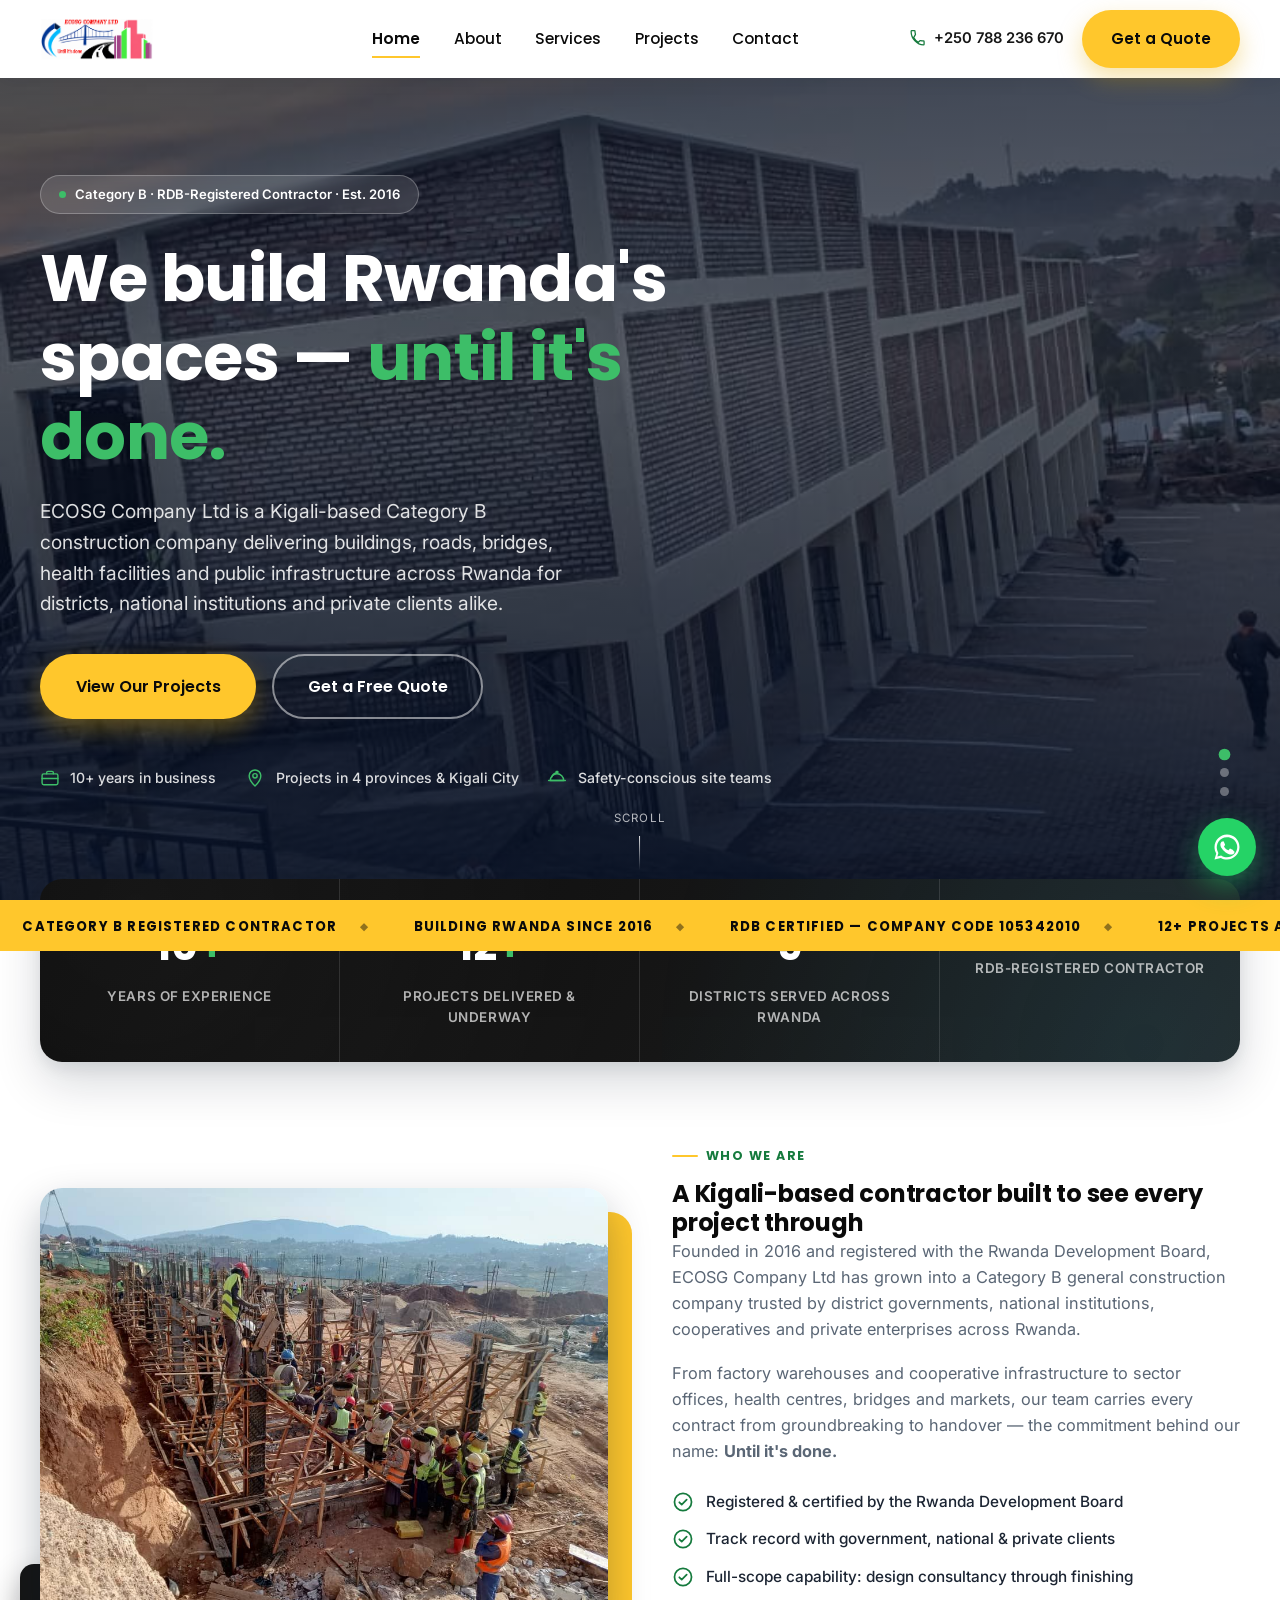
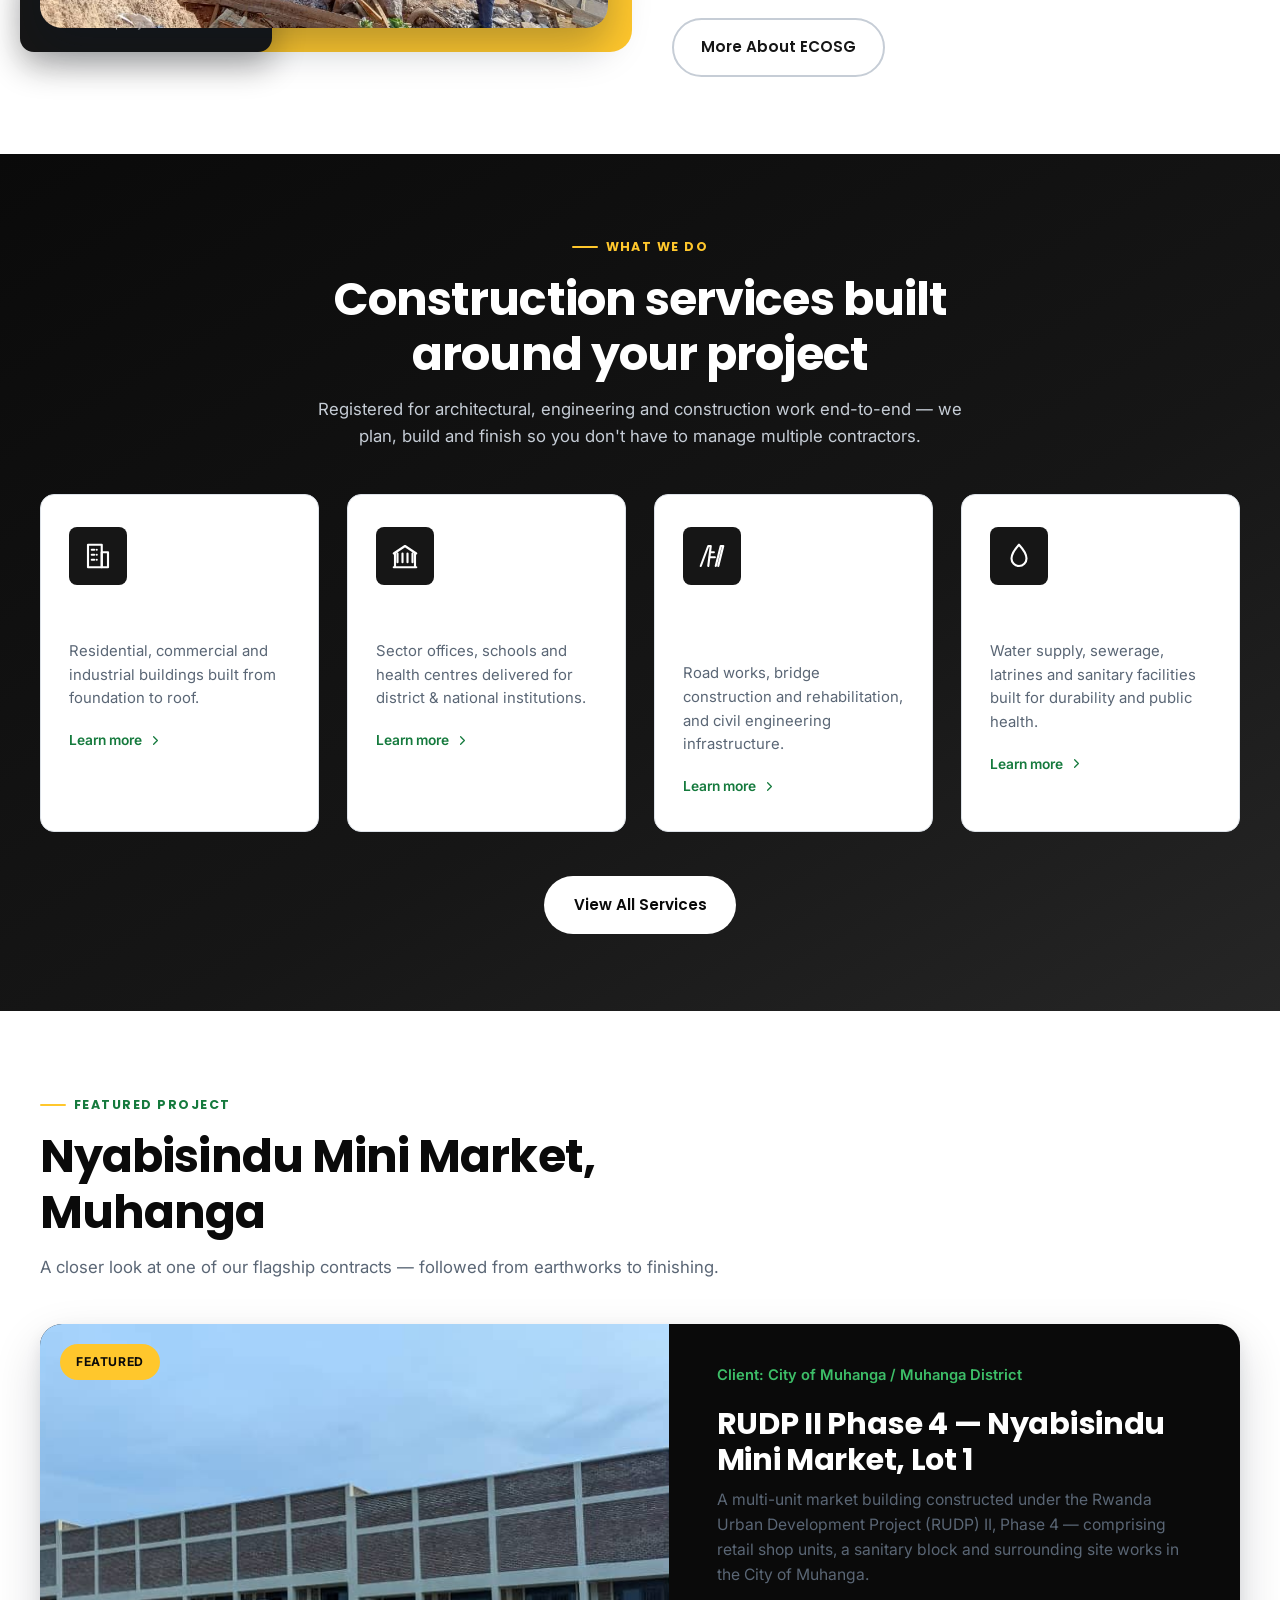
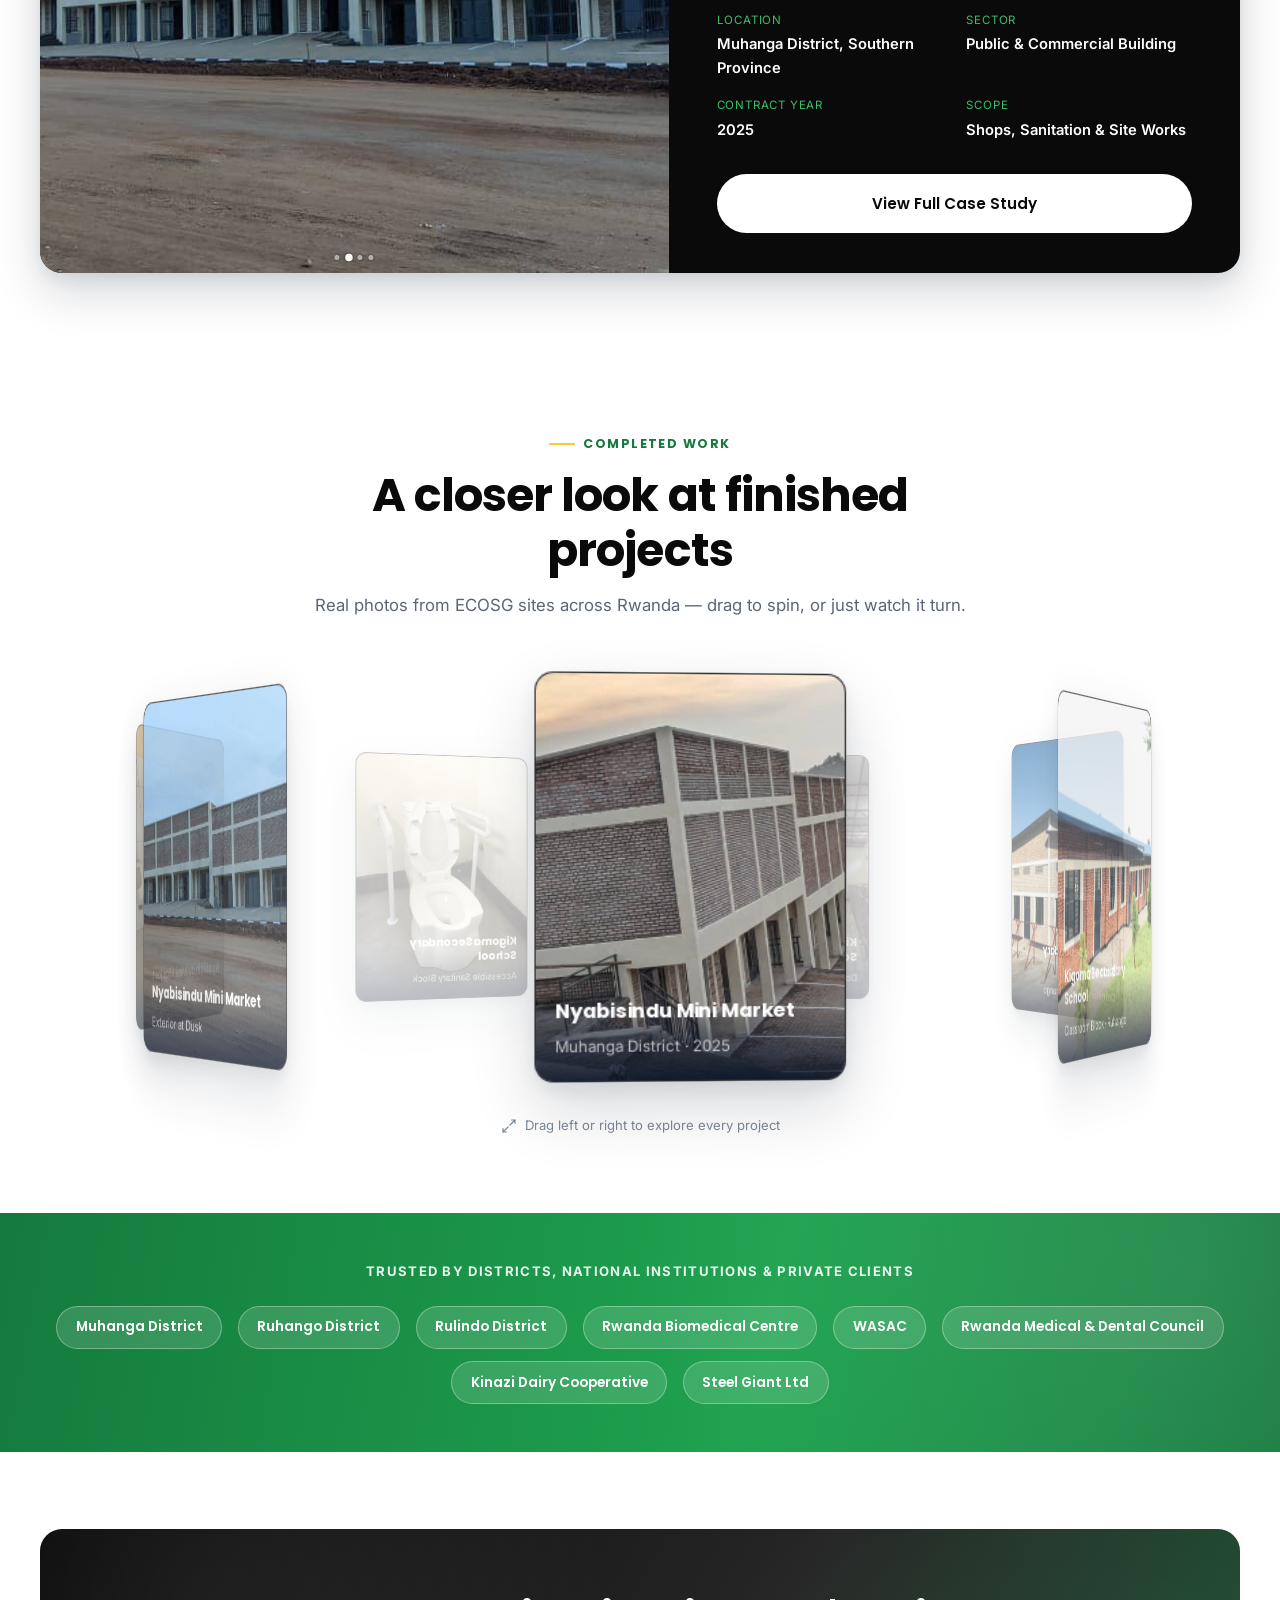
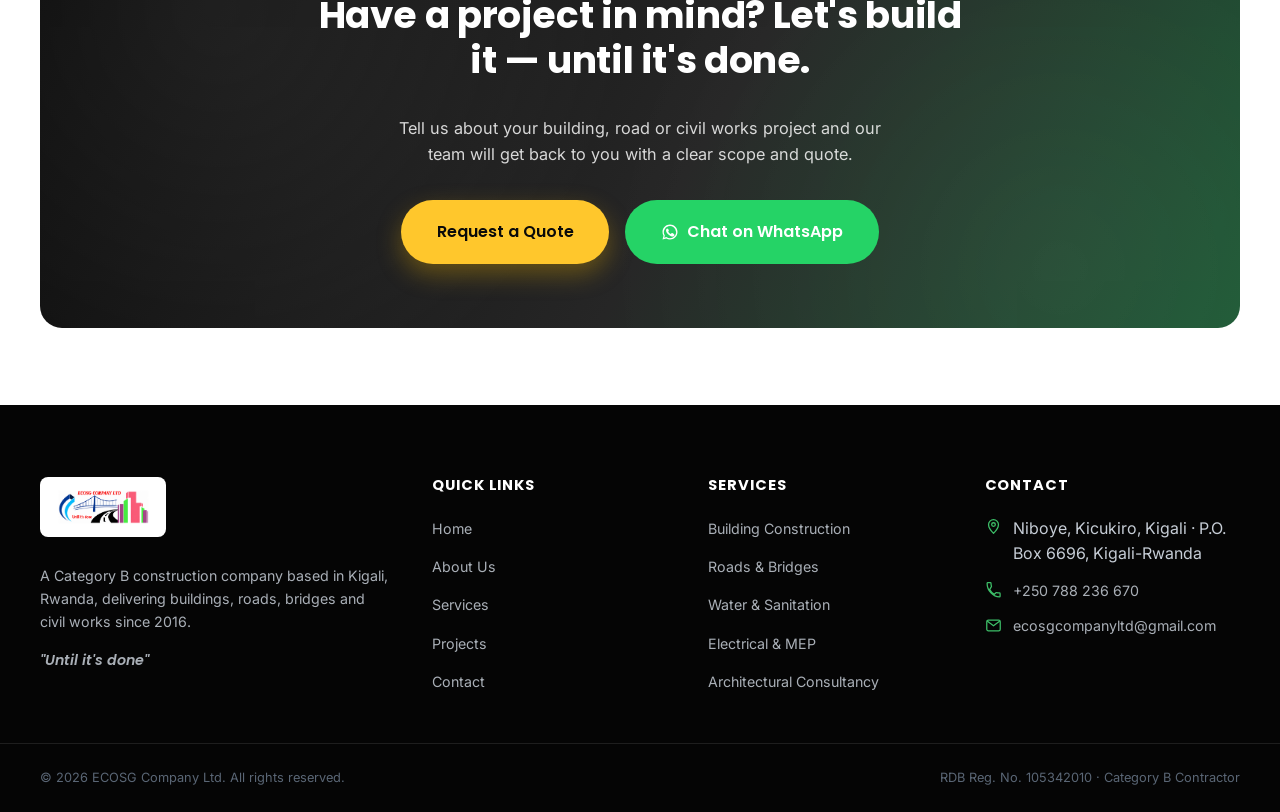
==== index.html @ c0ffa03c "Version CSS/JS URLs to defeat browser caching Adds ?v=20260918 to stylesheet and script references o" ====
<!DOCTYPE html>
<html lang="en">
<head>
<meta charset="UTF-8">
<meta name="viewport" content="width=device-width, initial-scale=1.0">
<title>ECOSG Company Ltd | Category B Construction Company in Kigali, Rwanda</title>
<meta name="description" content="ECOSG Company Ltd is a Category B construction company based in Kigali, Rwanda, delivering buildings, roads, bridges, health facilities and civil works since 2016. Until it's done.">
<meta name="keywords" content="ECOSG Company Ltd, construction company Rwanda, Category B contractor Rwanda, building contractor Kigali, civil works Rwanda">
<link rel="canonical" href="index.html">

<!-- Open Graph -->
<meta property="og:type" content="website">
<meta property="og:title" content="ECOSG Company Ltd | Category B Construction Company in Kigali, Rwanda">
<meta property="og:description" content="Building Rwanda's homes, offices, roads and public infrastructure since 2016. Category B RDB-registered contractor. Until it's done.">
<meta property="og:image" content="assets/img/nyabisindu-07-exterior-complete.jpg">
<meta property="og:locale" content="en_RW">
<meta name="twitter:card" content="summary_large_image">

<!-- Favicons -->
<link rel="icon" type="image/png" sizes="32x32" href="assets/img/favicon-32.png">
<link rel="apple-touch-icon" sizes="180x180" href="assets/img/favicon-180.png">
<link rel="icon" type="image/png" sizes="512x512" href="assets/img/favicon-512.png">

<link rel="preconnect" href="https://fonts.googleapis.com">
<link rel="preconnect" href="https://fonts.gstatic.com" crossorigin>
<link href="https://fonts.googleapis.com/css2?family=Inter:wght@400;500;600;700&family=Poppins:wght@600;700&display=swap" rel="stylesheet">
<link rel="stylesheet" href="css/style.css?v=20260918">

<script type="application/ld+json">
{
  "@context": "https://schema.org",
  "@type": "GeneralContractor",
  "name": "ECOSG Company Ltd",
  "alternateName": "ECOSG COMPANY Ltd",
  "slogan": "Until it's done",
  "url": "index.html",
  "logo": "assets/img/logo-full.png",
  "foundingDate": "2016-02-12",
  "telephone": "+250788236670",
  "email": "ecosgcompanyltd@gmail.com",
  "address": {
    "@type": "PostalAddress",
    "streetAddress": "Niboye, Kicukiro",
    "addressLocality": "Kigali",
    "addressCountry": "RW",
    "postOfficeBoxNumber": "6696"
  },
  "areaServed": "Rwanda"
}
</script>
</head>
<body>
<a class="skip-link" href="#main">Skip to content</a>

<!-- ============ HEADER ============ -->
<header class="site-header" id="siteHeader">
  <div class="container header-inner">
    <a href="index.html" class="brand" aria-label="ECOSG Company Ltd — Home">
      <img src="assets/img/logo-full.png" alt="ECOSG Company Ltd logo" class="brand-logo" width="972" height="362">
    </a>
    <div class="nav-scrim" id="navScrim"></div>
    <nav class="main-nav" id="mainNav" aria-label="Primary">
      <ul>
        <li><a href="index.html">Home</a></li>
        <li><a href="about.html">About</a></li>
        <li><a href="services.html">Services</a></li>
        <li><a href="projects.html">Projects</a></li>
        <li><a href="contact.html">Contact</a></li>
        <li class="nav-cta"><a href="contact.html" class="btn btn-primary btn-block">Get a Quote</a></li>
      </ul>
    </nav>
    <div class="header-actions">
      <a href="tel:+250788236670" class="header-phone">
        <svg viewBox="0 0 24 24" fill="none" stroke="currentColor" stroke-width="1.8" stroke-linecap="round" stroke-linejoin="round"><path d="M6.6 10.8c1.4 2.8 3.8 5.1 6.6 6.6l2.2-2.2c.3-.3.7-.4 1.1-.3 1.2.4 2.5.6 3.8.6.6 0 1 .4 1 1V20c0 .6-.4 1-1 1C11.6 21 3 12.4 3 2c0-.6.4-1 1-1h3.5c.6 0 1 .4 1 1 0 1.3.2 2.6.6 3.8.1.4 0 .8-.3 1.1L6.6 10.8Z"/></svg>
        +250 788 236 670
      </a>
      <a href="contact.html" class="btn btn-primary header-cta">Get a Quote</a>
      <button class="nav-toggle" id="navToggle" aria-label="Toggle menu" aria-expanded="false" aria-controls="mainNav">
        <span></span><span></span><span></span>
      </button>
    </div>
  </div>
</header>

<main id="main">
<!-- ============ HERO ============ -->
<section class="hero">
  <div class="hero-slides">
    <div class="hero-slide is-active" style="background-image:url('assets/img/nyabisindu-07-exterior-complete.jpg')"></div>
    <div class="hero-slide" style="background-image:url('assets/img/nyabisindu-06-exterior-dusk.jpg')"></div>
    <div class="hero-slide" style="background-image:url('assets/img/nyabisindu-05-interior-progress.jpg')"></div>
  </div>
  <div class="container hero-content">
    <div class="hero-badge"><span class="dot"></span> Category B &middot; RDB-Registered Contractor &middot; Est. 2016</div>
    <h1>We build Rwanda's spaces — <em>until it's done.</em></h1>
    <p class="hero-lead">ECOSG Company Ltd is a Kigali-based Category B construction company delivering buildings, roads, bridges, health facilities and public infrastructure across Rwanda for districts, national institutions and private clients alike.</p>
    <div class="hero-actions">
      <a href="projects.html" class="btn btn-primary btn-lg">View Our Projects</a>
      <a href="contact.html" class="btn btn-outline-light btn-lg">Get a Free Quote</a>
    </div>
    <div class="hero-meta">
      <div class="hero-meta-item">
        <svg viewBox="0 0 24 24" fill="none" stroke="currentColor" stroke-width="1.7" stroke-linecap="round" stroke-linejoin="round"><rect x="2.5" y="7" width="19" height="13" rx="2"/><path d="M8 7V5.5A1.5 1.5 0 0 1 9.5 4h5A1.5 1.5 0 0 1 16 5.5V7M2.5 12.5h19"/></svg>
        10+ years in business
      </div>
      <div class="hero-meta-item">
        <svg viewBox="0 0 24 24" fill="none" stroke="currentColor" stroke-width="1.7" stroke-linecap="round" stroke-linejoin="round"><path d="M12 21.5s7-6.3 7-12.2A7 7 0 0 0 5 9.3c0 5.9 7 12.2 7 12.2Z"/><circle cx="12" cy="9.3" r="2.6"/></svg>
        Projects in 4 provinces &amp; Kigali City
      </div>
      <div class="hero-meta-item">
        <svg viewBox="0 0 24 24" fill="none" stroke="currentColor" stroke-width="1.7" stroke-linecap="round" stroke-linejoin="round"><path d="M4 15a8 8 0 0 1 16 0Z"/><path d="M2 15h20M11 6V4h2v2M12 6c-3 0-5.5 2.2-6.3 5"/></svg>
        Safety-conscious site teams
      </div>
    </div>
  </div>
  <div class="hero-dots" id="heroDots"></div>
  <div class="hero-scroll"><span>Scroll</span><span class="hero-scroll-line"></span></div>
</section>

<!-- ============ TICKER ============ -->
<div class="ticker" aria-hidden="true">
  <div class="ticker-track">
    <div class="ticker-seg">
      <span>Category B Registered Contractor</span>
      <span>Building Rwanda Since 2016</span>
      <span>RDB Certified — Company Code 105342010</span>
      <span>12+ Projects Across Rwanda</span>
      <span>Until It's Done</span>
    </div>
    <div class="ticker-seg">
      <span>Category B Registered Contractor</span>
      <span>Building Rwanda Since 2016</span>
      <span>RDB Certified — Company Code 105342010</span>
      <span>12+ Projects Across Rwanda</span>
      <span>Until It's Done</span>
    </div>
  </div>
</div>

<!-- ============ STATS ============ -->
<div class="container stats-band reveal">
  <div class="stats-card">
    <div class="stat">
      <div class="stat-num"><span data-count="10">0</span><span class="unit">+</span></div>
      <div class="stat-label">Years of Experience</div>
    </div>
    <div class="stat">
      <div class="stat-num"><span data-count="12">0</span><span class="unit">+</span></div>
      <div class="stat-label">Projects Delivered &amp; Underway</div>
    </div>
    <div class="stat">
      <div class="stat-num"><span data-count="9">0</span></div>
      <div class="stat-label">Districts Served Across Rwanda</div>
    </div>
    <div class="stat">
      <div class="stat-num" style="font-size:1.5rem">Category B</div>
      <div class="stat-label">RDB-Registered Contractor</div>
    </div>
  </div>
</div>

<!-- ============ ABOUT TEASER ============ -->
<section class="section">
  <div class="container">
    <div class="split grid-2-uneven">
      <div class="split-media reveal">
        <img src="assets/img/nyabisindu-02-foundation-works.jpg" alt="ECOSG site crew in safety gear working on column formwork at the Nyabisindu Mini Market foundation" width="1016" height="762" loading="lazy">
        <div class="split-media-badge">
          <svg viewBox="0 0 24 24" fill="none" stroke="currentColor" stroke-width="1.7" stroke-linecap="round" stroke-linejoin="round"><path d="M12 2.5 4.5 5.5V11c0 5.2 3.3 8.8 7.5 10.5 4.2-1.7 7.5-5.3 7.5-10.5V5.5L12 2.5Z"/><path d="m8.5 12 2.3 2.3L16 9.5"/></svg>
          <div><strong>RDB Certified</strong><span>Company Code 105342010</span></div>
        </div>
      </div>
      <div class="split-body reveal reveal-delay-1">
        <div class="eyebrow">Who We Are</div>
        <h2>A Kigali-based contractor built to see every project through</h2>
        <p>Founded in 2016 and registered with the Rwanda Development Board, ECOSG Company Ltd has grown into a Category B general construction company trusted by district governments, national institutions, cooperatives and private enterprises across Rwanda.</p>
        <p>From factory warehouses and cooperative infrastructure to sector offices, health centres, bridges and markets, our team carries every contract from groundbreaking to handover — the commitment behind our name: <strong>Until it's done.</strong></p>
        <ul class="check-list">
          <li>
            <svg viewBox="0 0 24 24" fill="none" stroke="currentColor" stroke-width="1.9" stroke-linecap="round" stroke-linejoin="round"><circle cx="12" cy="12" r="9.3"/><path d="m8 12.3 2.6 2.6L16 9.5"/></svg>
            Registered &amp; certified by the Rwanda Development Board
          </li>
          <li>
            <svg viewBox="0 0 24 24" fill="none" stroke="currentColor" stroke-width="1.9" stroke-linecap="round" stroke-linejoin="round"><circle cx="12" cy="12" r="9.3"/><path d="m8 12.3 2.6 2.6L16 9.5"/></svg>
            Track record with government, national &amp; private clients
          </li>
          <li>
            <svg viewBox="0 0 24 24" fill="none" stroke="currentColor" stroke-width="1.9" stroke-linecap="round" stroke-linejoin="round"><circle cx="12" cy="12" r="9.3"/><path d="m8 12.3 2.6 2.6L16 9.5"/></svg>
            Full-scope capability: design consultancy through finishing
          </li>
        </ul>
        <a href="about.html" class="btn btn-outline">More About ECOSG</a>
      </div>
    </div>
  </div>
</section>

<!-- ============ SERVICES OVERVIEW ============ -->
<section class="section section-navy">
  <div class="container">
    <div class="section-head center reveal">
      <div class="eyebrow" style="justify-content:center">What We Do</div>
      <h2>Construction services built around your project</h2>
      <p>Registered for architectural, engineering and construction work end-to-end — we plan, build and finish so you don't have to manage multiple contractors.</p>
    </div>
    <div class="grid grid-4">
      <div class="service-card reveal">
        <div class="service-icon">
          <svg viewBox="0 0 24 24" fill="none" stroke="currentColor" stroke-width="1.7" stroke-linecap="round" stroke-linejoin="round"><rect x="4" y="3" width="11" height="18"/><rect x="15" y="9" width="5" height="12"/><path d="M7 7h2M11 7h0M7 11h2M11 11h0M7 15h2M11 15h0"/></svg>
        </div>
        <h3>Building Construction</h3>
        <p>Residential, commercial and industrial buildings built from foundation to roof.</p>
        <a href="services.html#building-construction" class="card-link">Learn more <svg viewBox="0 0 24 24" fill="none" stroke="currentColor" stroke-width="2" stroke-linecap="round" stroke-linejoin="round"><path d="m9 6 6 6-6 6"/></svg></a>
      </div>
      <div class="service-card reveal reveal-delay-1">
        <div class="service-icon">
          <svg viewBox="0 0 24 24" fill="none" stroke="currentColor" stroke-width="1.7" stroke-linecap="round" stroke-linejoin="round"><path d="M3 21h18M4 21V10M20 21V10M3 10l9-6 9 6M6 10v7M10 10v7M14 10v7M18 10v7"/></svg>
        </div>
        <h3>Public &amp; Institutional</h3>
        <p>Sector offices, schools and health centres delivered for district &amp; national institutions.</p>
        <a href="services.html#public-institutional" class="card-link">Learn more <svg viewBox="0 0 24 24" fill="none" stroke="currentColor" stroke-width="2" stroke-linecap="round" stroke-linejoin="round"><path d="m9 6 6 6-6 6"/></svg></a>
      </div>
      <div class="service-card reveal reveal-delay-2">
        <div class="service-icon">
          <svg viewBox="0 0 24 24" fill="none" stroke="currentColor" stroke-width="1.7" stroke-linecap="round" stroke-linejoin="round"><path d="M3 20 9 4h2l-2 16M15 20l4-16h2l-4 16M10.5 9h3M9.7 13h4.6"/></svg>
        </div>
        <h3>Roads, Bridges &amp; Civil Works</h3>
        <p>Road works, bridge construction and rehabilitation, and civil engineering infrastructure.</p>
        <a href="services.html#roads-bridges" class="card-link">Learn more <svg viewBox="0 0 24 24" fill="none" stroke="currentColor" stroke-width="2" stroke-linecap="round" stroke-linejoin="round"><path d="m9 6 6 6-6 6"/></svg></a>
      </div>
      <div class="service-card reveal reveal-delay-3">
        <div class="service-icon">
          <svg viewBox="0 0 24 24" fill="none" stroke="currentColor" stroke-width="1.7" stroke-linecap="round" stroke-linejoin="round"><path d="M12 3s6 6.5 6 11a6 6 0 1 1-12 0c0-4.5 6-11 6-11Z"/></svg>
        </div>
        <h3>Water &amp; Sanitation</h3>
        <p>Water supply, sewerage, latrines and sanitary facilities built for durability and public health.</p>
        <a href="services.html#water-sanitation" class="card-link">Learn more <svg viewBox="0 0 24 24" fill="none" stroke="currentColor" stroke-width="2" stroke-linecap="round" stroke-linejoin="round"><path d="m9 6 6 6-6 6"/></svg></a>
      </div>
    </div>
    <div class="text-center reveal" style="margin-top:2.75rem">
      <a href="services.html" class="btn btn-white">View All Services</a>
    </div>
  </div>
</section>

<!-- ============ FEATURED PROJECT ============ -->
<section class="section">
  <div class="container">
    <div class="section-head reveal">
      <div class="eyebrow">Featured Project</div>
      <h2>Nyabisindu Mini Market, Muhanga</h2>
      <p>A closer look at one of our flagship contracts — followed from earthworks to finishing.</p>
    </div>
    <div class="spotlight reveal">
      <div class="spotlight-media">
        <span class="spotlight-tag">Featured</span>
        <div class="card-carousel">
          <img src="assets/img/nyabisindu-07-exterior-complete.jpg" class="is-active" alt="Completed two-storey Nyabisindu Mini Market building with brick and concrete facade, photographed at golden hour" loading="lazy">
          <img src="assets/img/nyabisindu-06-exterior-dusk.jpg" alt="Nyabisindu Mini Market exterior nearing completion, photographed at dusk" loading="lazy">
          <img src="assets/img/nyabisindu-04-structural-walls.jpg" alt="Brick and concrete structural walls under construction at Nyabisindu Mini Market" loading="lazy">
          <img src="assets/img/nyabisindu-08-sanitary-finishing.jpg" alt="Tiled sanitary block interior, finishing stage, at Nyabisindu Mini Market" loading="lazy">
          <div class="card-carousel-dots"></div>
        </div>
      </div>
      <div class="spotlight-body">
        <div class="spotlight-client">Client: City of Muhanga / Muhanga District</div>
        <h3>RUDP II Phase 4 — Nyabisindu Mini Market, Lot 1</h3>
        <p class="desc">A multi-unit market building constructed under the Rwanda Urban Development Project (RUDP) II, Phase 4 — comprising retail shop units, a sanitary block and surrounding site works in the City of Muhanga.</p>
        <dl class="spotlight-facts">
          <div><dt>Location</dt><dd>Muhanga District, Southern Province</dd></div>
          <div><dt>Sector</dt><dd>Public &amp; Commercial Building</dd></div>
          <div><dt>Contract Year</dt><dd>2025</dd></div>
          <div><dt>Scope</dt><dd>Shops, Sanitation &amp; Site Works</dd></div>
        </dl>
        <a href="projects.html#nyabisindu" class="btn btn-white">View Full Case Study</a>
      </div>
    </div>
  </div>
</section>

<!-- ============ CIRCULAR PROJECT GALLERY ============ -->
<section class="section circular-gallery-section">
  <div class="container">
    <div class="section-head center reveal">
      <div class="eyebrow" style="justify-content:center">Completed Work</div>
      <h2>A closer look at finished projects</h2>
      <p>Real photos from ECOSG sites across Rwanda — drag to spin, or just watch it turn.</p>
    </div>
  </div>

  <div class="circular-gallery reveal" id="circularGallery">
    <div class="circular-gallery-track" id="circularGalleryTrack">
      <div class="circular-gallery-item" style="transform: rotateY(0deg) translateZ(var(--gallery-radius))">
        <img src="assets/img/nyabisindu-07-exterior-complete.jpg" alt="Completed Nyabisindu Mini Market building at golden hour" loading="lazy">
        <div class="circular-gallery-cap"><h3>Nyabisindu Mini Market</h3><span>Muhanga District &middot; 2025</span></div>
      </div>
      <div class="circular-gallery-item" style="transform: rotateY(51.43deg) translateZ(var(--gallery-radius))">
        <img src="assets/img/kigoma-05-classroom-block-finished.jpg" alt="Completed classroom block at Kigoma Secondary School" loading="lazy">
        <div class="circular-gallery-cap"><h3>Kigoma Secondary School</h3><span>Classroom Block &middot; Ruhango</span></div>
      </div>
      <div class="circular-gallery-item" style="transform: rotateY(102.86deg) translateZ(var(--gallery-radius))">
        <img src="assets/img/kigoma-07-dormitory-drying-yard.jpg" alt="Completed two-storey dormitory building with drying yard at Kigoma Secondary School" loading="lazy">
        <div class="circular-gallery-cap"><h3>Kigoma Secondary School</h3><span>Dormitory Block &middot; Ruhango</span></div>
      </div>
      <div class="circular-gallery-item" style="transform: rotateY(154.29deg) translateZ(var(--gallery-radius))">
        <img src="assets/img/kigoma-06-dormitory-interior.jpg" alt="Finished dormitory hall fitted with bunk beds at Kigoma Secondary School" loading="lazy">
        <div class="circular-gallery-cap"><h3>Kigoma Secondary School</h3><span>Dormitory Interior</span></div>
      </div>
      <div class="circular-gallery-item" style="transform: rotateY(205.71deg) translateZ(var(--gallery-radius))">
        <img src="assets/img/kigoma-08-accessible-toilet.jpg" alt="Finished accessible toilet with grab rails at Kigoma Secondary School" loading="lazy">
        <div class="circular-gallery-cap"><h3>Kigoma Secondary School</h3><span>Accessible Sanitary Block</span></div>
      </div>
      <div class="circular-gallery-item" style="transform: rotateY(257.14deg) translateZ(var(--gallery-radius))">
        <img src="assets/img/nyabisindu-08-sanitary-finishing.jpg" alt="Finished tiled sanitary block at Nyabisindu Mini Market" loading="lazy">
        <div class="circular-gallery-cap"><h3>Nyabisindu Mini Market</h3><span>Sanitary Block Finishing</span></div>
      </div>
      <div class="circular-gallery-item" style="transform: rotateY(308.57deg) translateZ(var(--gallery-radius))">
        <img src="assets/img/nyabisindu-06-exterior-dusk.jpg" alt="Nyabisindu Mini Market exterior nearing completion at dusk" loading="lazy">
        <div class="circular-gallery-cap"><h3>Nyabisindu Mini Market</h3><span>Exterior at Dusk</span></div>
      </div>
    </div>
  </div>
  <div class="container">
    <p class="circular-gallery-hint">
      <svg viewBox="0 0 24 24" fill="none" stroke="currentColor" stroke-width="1.8" stroke-linecap="round" stroke-linejoin="round"><path d="M16 3h5v5M8 21H3v-5M21 3l-7.5 7.5M3 21l7.5-7.5"/></svg>
      Drag left or right to explore every project
    </p>
  </div>
</section>

<!-- ============ TRUSTED BY ============ -->
<div class="trusted-strip reveal">
  <div class="container">
    <div class="trusted-label">Trusted by districts, national institutions &amp; private clients</div>
    <div class="trusted-row">
      <span class="trusted-chip">Muhanga District</span>
      <span class="trusted-chip">Ruhango District</span>
      <span class="trusted-chip">Rulindo District</span>
      <span class="trusted-chip">Rwanda Biomedical Centre</span>
      <span class="trusted-chip">WASAC</span>
      <span class="trusted-chip">Rwanda Medical &amp; Dental Council</span>
      <span class="trusted-chip">Kinazi Dairy Cooperative</span>
      <span class="trusted-chip">Steel Giant Ltd</span>
    </div>
  </div>
</div>

<!-- ============ CTA BANNER ============ -->
<section class="section">
  <div class="container">
    <div class="cta-banner reveal">
      <h2>Have a project in mind? Let's build it — until it's done.</h2>
      <p>Tell us about your building, road or civil works project and our team will get back to you with a clear scope and quote.</p>
      <div class="cta-actions">
        <a href="contact.html" class="btn btn-primary btn-lg">Request a Quote</a>
        <a href="https://wa.me/250788236670?text=Hello%20ECOSG%2C%20I%27d%20like%20to%20enquire%20about%20a%20construction%20project." class="btn btn-whatsapp btn-lg" target="_blank" rel="noopener">
          <svg viewBox="0 0 24 24" fill="currentColor"><path d="M12 2C6.5 2 2 6.5 2 12c0 1.9.5 3.6 1.4 5.1L2 22l5.1-1.3c1.4.8 3.1 1.2 4.9 1.2 5.5 0 10-4.5 10-10S17.5 2 12 2Zm0 18.2c-1.6 0-3.1-.4-4.4-1.2l-.3-.2-3 .8.8-2.9-.2-.3A8.2 8.2 0 1 1 20.2 12c0 4.5-3.7 8.2-8.2 8.2Zm4.5-6.1c-.2-.1-1.5-.7-1.7-.8-.2-.1-.4-.1-.6.1-.2.2-.7.8-.8 1-.2.2-.3.2-.5.1-.2-.1-1-.4-1.9-1.2-.7-.6-1.2-1.4-1.3-1.6-.1-.2 0-.4.1-.5.1-.1.2-.3.4-.4.1-.1.2-.2.2-.4.1-.2 0-.3 0-.5s-.6-1.5-.9-2c-.2-.5-.5-.4-.6-.4h-.5c-.2 0-.5.1-.7.3-.2.2-1 1-1 2.3 0 1.4 1 2.7 1.1 2.9.1.2 2 3.1 4.9 4.3.7.3 1.2.5 1.6.6.7.2 1.3.2 1.8.1.5-.1 1.5-.6 1.7-1.2.2-.6.2-1.1.2-1.2-.1-.2-.3-.2-.5-.3Z"/></svg>
          Chat on WhatsApp
        </a>
      </div>
    </div>
  </div>
</section>
</main>

<!-- ============ FOOTER ============ -->
<footer class="site-footer">
  <div class="container footer-top">
    <div class="footer-grid">
      <div class="footer-col">
        <div class="footer-brand-logo"><img src="assets/img/logo-full.png" alt="ECOSG Company Ltd logo" width="972" height="362" loading="lazy"></div>
        <p>A Category B construction company based in Kigali, Rwanda, delivering buildings, roads, bridges and civil works since 2016.</p>
        <p class="footer-tagline">"Until it's done"</p>
      </div>
      <div class="footer-col">
        <h4>Quick Links</h4>
        <ul>
          <li><a href="index.html">Home</a></li>
          <li><a href="about.html">About Us</a></li>
          <li><a href="services.html">Services</a></li>
          <li><a href="projects.html">Projects</a></li>
          <li><a href="contact.html">Contact</a></li>
        </ul>
      </div>
      <div class="footer-col">
        <h4>Services</h4>
        <ul>
          <li><a href="services.html#building-construction">Building Construction</a></li>
          <li><a href="services.html#roads-bridges">Roads &amp; Bridges</a></li>
          <li><a href="services.html#water-sanitation">Water &amp; Sanitation</a></li>
          <li><a href="services.html#electrical-mep">Electrical &amp; MEP</a></li>
          <li><a href="services.html#consultancy">Architectural Consultancy</a></li>
        </ul>
      </div>
      <div class="footer-col">
        <h4>Contact</h4>
        <ul class="footer-contact">
          <li>
            <svg viewBox="0 0 24 24" fill="none" stroke="currentColor" stroke-width="1.8" stroke-linecap="round" stroke-linejoin="round"><path d="M12 21.5s7-6.3 7-12.2A7 7 0 0 0 5 9.3c0 5.9 7 12.2 7 12.2Z"/><circle cx="12" cy="9.3" r="2.6"/></svg>
            <span>Niboye, Kicukiro, Kigali &middot; P.O. Box 6696, Kigali-Rwanda</span>
          </li>
          <li>
            <svg viewBox="0 0 24 24" fill="none" stroke="currentColor" stroke-width="1.8" stroke-linecap="round" stroke-linejoin="round"><path d="M6.6 10.8c1.4 2.8 3.8 5.1 6.6 6.6l2.2-2.2c.3-.3.7-.4 1.1-.3 1.2.4 2.5.6 3.8.6.6 0 1 .4 1 1V20c0 .6-.4 1-1 1C11.6 21 3 12.4 3 2c0-.6.4-1 1-1h3.5c.6 0 1 .4 1 1 0 1.3.2 2.6.6 3.8.1.4 0 .8-.3 1.1L6.6 10.8Z"/></svg>
            <a href="tel:+250788236670">+250 788 236 670</a>
          </li>
          <li>
            <svg viewBox="0 0 24 24" fill="none" stroke="currentColor" stroke-width="1.8" stroke-linecap="round" stroke-linejoin="round"><rect x="2.5" y="4.5" width="19" height="15" rx="2.2"/><path d="m3.5 6 8.5 6.5L20.5 6"/></svg>
            <a href="mailto:ecosgcompanyltd@gmail.com">ecosgcompanyltd@gmail.com</a>
          </li>
        </ul>
      </div>
    </div>
  </div>
  <div class="footer-bottom">
    <div class="container footer-bottom-inner">
      <p>&copy; <span data-year>2026</span> ECOSG Company Ltd. All rights reserved.</p>
      <p>RDB Reg. No. 105342010 &middot; Category B Contractor</p>
    </div>
  </div>
</footer>

<a href="https://wa.me/250788236670?text=Hello%20ECOSG%2C%20I%27d%20like%20to%20enquire%20about%20a%20construction%20project." class="whatsapp-float" target="_blank" rel="noopener" aria-label="Chat with ECOSG on WhatsApp">
  <svg viewBox="0 0 24 24" fill="currentColor"><path d="M12 2C6.5 2 2 6.5 2 12c0 1.9.5 3.6 1.4 5.1L2 22l5.1-1.3c1.4.8 3.1 1.2 4.9 1.2 5.5 0 10-4.5 10-10S17.5 2 12 2Zm0 18.2c-1.6 0-3.1-.4-4.4-1.2l-.3-.2-3 .8.8-2.9-.2-.3A8.2 8.2 0 1 1 20.2 12c0 4.5-3.7 8.2-8.2 8.2Zm4.5-6.1c-.2-.1-1.5-.7-1.7-.8-.2-.1-.4-.1-.6.1-.2.2-.7.8-.8 1-.2.2-.3.2-.5.1-.2-.1-1-.4-1.9-1.2-.7-.6-1.2-1.4-1.3-1.6-.1-.2 0-.4.1-.5.1-.1.2-.3.4-.4.1-.1.2-.2.2-.4.1-.2 0-.3 0-.5s-.6-1.5-.9-2c-.2-.5-.5-.4-.6-.4h-.5c-.2 0-.5.1-.7.3-.2.2-1 1-1 2.3 0 1.4 1 2.7 1.1 2.9.1.2 2 3.1 4.9 4.3.7.3 1.2.5 1.6.6.7.2 1.3.2 1.8.1.5-.1 1.5-.6 1.7-1.2.2-.6.2-1.1.2-1.2-.1-.2-.3-.2-.5-.3Z"/></svg>
</a>
<button class="back-to-top" id="backToTop" aria-label="Back to top">
  <svg viewBox="0 0 24 24" fill="none" stroke="currentColor" stroke-width="2" stroke-linecap="round" stroke-linejoin="round"><path d="M12 19V5M5 12l7-7 7 7"/></svg>
</button>

<script src="js/main.js?v=20260918"></script>
</body>
</html>
---- css/style.css ----
/* =========================================================
   ECOSG COMPANY LTD — Design System & Site Styles
   Palette: yellow, black and green.
   (Variable names below were kept as navy, sky and red for a low-risk
   remap, since every rule in this file references these tokens and the
   values changed here propagate everywhere. Semantically: navy now means
   the black scale, sky now means the green scale, red now means yellow.)
   ========================================================= */

:root {
  /* ---- "navy" tokens -> black scale ---- */
  --navy-950: #050505;
  --navy-900: #0a0a0a;
  --navy-800: #161616;
  --navy-700: #262626;
  --navy-600: #383838;
  --navy-500: #4a4a4a;

  /* ---- "sky" tokens -> green scale ---- */
  --sky-600: #157a3d;
  --sky-500: #1ea34f;
  --sky-400: #3dbe68;
  --sky-100: #dff5e6;
  --sky-50:  #f1fbf4;

  /* ---- "red" tokens -> yellow scale ---- */
  --red-700: #e6ac00;
  --red-600: #ffc72c;
  --red-500: #ffce45;
  --red-100: #fff3d1;

  --white: #ffffff;
  --ink-900: #10161f;
  --ink-800: #1b2432;
  --gray-700: #45515f;
  --gray-600: #5a6675;
  --gray-500: #7c8896;
  --gray-300: #c6cdd6;
  --gray-200: #dde2e8;
  --gray-100: #eef1f5;
  --gray-50:  #f7f8fa;

  /* ---- Semantic roles ---- */
  --color-primary: var(--navy-800);
  --color-primary-dark: var(--navy-900);
  --color-accent: var(--red-600);
  --color-accent-dark: var(--red-700);
  --color-secondary: var(--sky-500);
  --color-text: var(--ink-800);
  --color-text-soft: var(--gray-600);
  --color-bg: var(--white);
  --color-bg-alt: var(--gray-50);
  --color-border: var(--gray-200);

  /* ---- Type ---- */
  --font-head: 'Poppins', 'Segoe UI', Arial, sans-serif;
  --font-body: 'Inter', 'Segoe UI', Arial, sans-serif;

  /* ---- Layout ---- */
  --container-w: 1240px;
  --container-pad: 1.25rem;
  --radius-sm: 8px;
  --radius-md: 14px;
  --radius-lg: 22px;
  --radius-pill: 999px;

  /* ---- Motion ---- */
  --ease: cubic-bezier(.22,.61,.36,1);
  --dur-fast: .2s;
  --dur-med: .45s;
  --dur-slow: .8s;

  /* ---- Shadows ---- */
  --shadow-sm: 0 1px 3px rgba(8,20,40,.08), 0 1px 2px rgba(8,20,40,.06);
  --shadow-md: 0 8px 24px rgba(8,20,40,.10), 0 2px 8px rgba(8,20,40,.06);
  --shadow-lg: 0 20px 48px rgba(8,20,40,.16), 0 6px 16px rgba(8,20,40,.08);
  --shadow-navy: 0 14px 32px rgba(10,10,10,.32);
  --shadow-red: 0 10px 24px rgba(230,172,0,.35);
}

@media (prefers-color-scheme: dark) {
  /* Site is intentionally light-themed (construction/corporate context);
     keep body background explicit so dark-mode UAs don't invert it. */
}

/* ================= Reset ================= */
*, *::before, *::after { box-sizing: border-box; }
* { margin: 0; padding: 0; }
html { scroll-behavior: smooth; }
@media (prefers-reduced-motion: reduce) {
  html { scroll-behavior: auto; }
  *, *::before, *::after {
    animation-duration: 0.001ms !important;
    animation-iteration-count: 1 !important;
    transition-duration: 0.001ms !important;
    scroll-behavior: auto !important;
  }
}
body {
  font-family: var(--font-body);
  color: var(--color-text);
  background: var(--color-bg);
  line-height: 1.6;
  font-size: 16px;
  -webkit-font-smoothing: antialiased;
  overflow-x: hidden;
}
img { max-width: 100%; display: block; height: auto; }
a { color: inherit; text-decoration: none; }
ul { list-style: none; }
button { font: inherit; cursor: pointer; background: none; border: none; color: inherit; }
input, textarea, select { font: inherit; color: inherit; }
h1, h2, h3, h4, h5 {
  font-family: var(--font-head);
  font-weight: 700;
  line-height: 1.2;
  color: var(--navy-900);
  letter-spacing: -0.01em;
}
p { color: var(--color-text-soft); }
svg { display: block; }

/* ================= Layout helpers ================= */
.container {
  width: 100%;
  max-width: var(--container-w);
  margin-inline: auto;
  padding-inline: var(--container-pad);
}
.section { padding-block: clamp(3.5rem, 6vw, 6.5rem); }
.section-tight { padding-block: clamp(2.5rem, 4vw, 4rem); }
.section-alt { background: var(--color-bg-alt); }
.section-navy {
  background: linear-gradient(150deg, var(--navy-900), var(--navy-800) 60%, var(--navy-700));
  color: var(--gray-200);
}
.section-navy h2, .section-navy h3 { color: var(--white); }
.grid { display: grid; gap: 1.75rem; }
.grid-2 { grid-template-columns: repeat(1, 1fr); }
.grid-3 { grid-template-columns: repeat(1, 1fr); }
.grid-4 { grid-template-columns: repeat(1, 1fr); }
@media (min-width: 640px) {
  .grid-2 { grid-template-columns: repeat(2, 1fr); }
  .grid-4 { grid-template-columns: repeat(2, 1fr); }
}
@media (min-width: 860px) {
  .grid-3 { grid-template-columns: repeat(2, 1fr); }
}
@media (min-width: 1024px) {
  .grid-2-uneven { grid-template-columns: 1.05fr .95fr; align-items: center; }
  .grid-3 { grid-template-columns: repeat(3, 1fr); }
  .grid-4 { grid-template-columns: repeat(4, 1fr); }
}
.flex { display: flex; }
.flex-center { display: flex; align-items: center; justify-content: center; }
.flex-between { display: flex; align-items: center; justify-content: space-between; }
.text-center { text-align: center; }
.visually-hidden {
  position: absolute; width: 1px; height: 1px; overflow: hidden;
  clip: rect(0 0 0 0); white-space: nowrap; border: 0; padding: 0; margin: -1px;
}
.skip-link {
  position: absolute; left: 1rem; top: -60px; background: var(--navy-900); color: #fff;
  padding: .75rem 1.25rem; border-radius: var(--radius-sm); z-index: 200; transition: top var(--dur-fast) var(--ease);
}
.skip-link:focus { top: 1rem; }

/* ================= Eyebrow / Section headers ================= */
.eyebrow {
  display: inline-flex; align-items: center; gap: .5rem;
  font-family: var(--font-head); font-weight: 700; font-size: .78rem;
  letter-spacing: .12em; text-transform: uppercase; color: var(--sky-600);
  margin-bottom: .9rem;
}
.eyebrow::before {
  content: ''; width: 26px; height: 2px; background: var(--red-600); display: inline-block; border-radius: 2px;
}
.section-head { max-width: 680px; margin-bottom: 2.75rem; }
.section-head.center { margin-inline: auto; text-align: center; }
.section-head h2 { font-size: clamp(1.9rem, 3.6vw, 2.9rem); margin-bottom: .85rem; letter-spacing: -.02em; }
.section-head p { font-size: 1.05rem; }
.section-navy .eyebrow { color: var(--red-600); }
.section-navy .eyebrow::before { background: var(--red-600); }
.section-navy .section-head p { color: var(--gray-300); }

/* ================= Buttons ================= */
.btn {
  display: inline-flex; align-items: center; justify-content: center; gap: .55rem;
  font-family: var(--font-head); font-weight: 600; font-size: .95rem;
  padding: .95rem 1.7rem; border-radius: var(--radius-pill);
  transition: transform var(--dur-fast) var(--ease), box-shadow var(--dur-fast) var(--ease), background-color var(--dur-fast) var(--ease), color var(--dur-fast) var(--ease), border-color var(--dur-fast) var(--ease);
  white-space: nowrap; border: 2px solid transparent;
}
.btn svg { width: 18px; height: 18px; flex-shrink: 0; }
.btn-primary { background: var(--red-600); color: var(--navy-900); box-shadow: var(--shadow-red); }
.btn-primary:hover { background: var(--red-700); color: var(--navy-900); transform: translateY(-2px); box-shadow: 0 16px 30px rgba(230,172,0,.4); }
.btn-navy { background: var(--navy-800); color: #fff; box-shadow: var(--shadow-navy); }
.btn-navy:hover { background: var(--navy-900); transform: translateY(-2px); }
.btn-outline { background: transparent; color: var(--navy-800); border-color: var(--gray-300); }
.btn-outline:hover { border-color: var(--navy-800); background: var(--navy-800); color: #fff; transform: translateY(-2px); }
.btn-outline-light { background: transparent; color: #fff; border-color: rgba(255,255,255,.5); }
.btn-outline-light:hover { background: #fff; color: var(--navy-900); border-color: #fff; }
.btn-white { background: #fff; color: var(--navy-900); }
.btn-white:hover { background: var(--sky-100); transform: translateY(-2px); }
.btn-block { width: 100%; }
.btn-lg { padding: 1.1rem 2.1rem; font-size: 1rem; }
.btn-sm { padding: .65rem 1.2rem; font-size: .85rem; }
.btn-whatsapp { background: #25D366; color: #fff; }
.btn-whatsapp:hover { background: #1fb658; transform: translateY(-2px); }

/* ================= Header / Nav ================= */
.site-header {
  position: fixed; inset-block-start: 0; inset-inline: 0; z-index: 90;
  padding-block: .6rem;
  background: var(--white);
  box-shadow: 0 2px 18px rgba(8,20,40,.07);
  transition: box-shadow var(--dur-med) var(--ease), padding var(--dur-med) var(--ease);
}
.site-header.is-solid { box-shadow: 0 4px 22px rgba(8,20,40,.12); }
.header-inner { display: flex; align-items: center; justify-content: space-between; gap: 1.5rem; }
.brand { display: flex; align-items: center; flex-shrink: 0; }
.brand-logo { height: 42px; width: auto; }

.main-nav ul { display: flex; align-items: center; gap: 2.1rem; }
.main-nav a {
  font-family: var(--font-head); font-weight: 500; font-size: .96rem;
  color: var(--navy-900); position: relative; padding-block: .3rem;
  transition: color var(--dur-fast) var(--ease);
}
.main-nav a::after {
  content: ''; position: absolute; left: 0; bottom: -4px; height: 2px; width: 0;
  background: var(--red-600); transition: width var(--dur-fast) var(--ease);
}
.main-nav a:hover::after, .main-nav a.is-active::after { width: 100%; }
.main-nav a.is-active { font-weight: 600; }

.header-actions { display: flex; align-items: center; gap: 1.1rem; }
.header-phone {
  display: none; align-items: center; gap: .5rem; font-weight: 600; font-size: .92rem; color: var(--navy-800);
}
.header-phone svg { width: 17px; height: 17px; color: var(--sky-600); }

.nav-toggle {
  display: flex; flex-direction: column; justify-content: center; gap: 5px;
  width: 42px; height: 42px; border-radius: var(--radius-sm); flex-shrink: 0;
}
.nav-toggle span {
  display: block; width: 22px; height: 2px; margin-inline: auto; background: var(--navy-900);
  transition: transform var(--dur-fast) var(--ease), opacity var(--dur-fast) var(--ease);
}
.nav-toggle[aria-expanded="true"] span:nth-child(1) { transform: translateY(7px) rotate(45deg); }
.nav-toggle[aria-expanded="true"] span:nth-child(2) { opacity: 0; }
.nav-toggle[aria-expanded="true"] span:nth-child(3) { transform: translateY(-7px) rotate(-45deg); }

@media (max-width: 1023px) {
  .main-nav {
    position: fixed; inset-block-start: 0; inset-inline-end: 0; height: 100vh; width: min(340px, 84vw);
    background: var(--white); box-shadow: -12px 0 40px rgba(8,20,40,.18); z-index: 96;
    padding: 6.5rem 2rem 2rem; transform: translateX(420px);
    transition: transform var(--dur-med) var(--ease); overflow-y: auto;
  }
  .main-nav.is-open { transform: translateX(0); }
  .main-nav ul { flex-direction: column; align-items: flex-start; gap: 1.6rem; }
  .main-nav a { color: var(--navy-900); font-size: 1.15rem; }
  .main-nav .nav-cta { margin-top: 1rem; width: 100%; }
  .nav-scrim {
    position: fixed; inset: 0; background: rgba(5,15,36,.5); z-index: 95;
    opacity: 0; pointer-events: none; transition: opacity var(--dur-med) var(--ease);
  }
  .nav-scrim.is-open { opacity: 1; pointer-events: auto; }
}
.header-cta { display: none; }
@media (min-width: 1024px) {
  .nav-toggle { display: none; }
  .header-phone { display: flex; }
  .header-cta { display: inline-flex; }
  .main-nav .nav-cta { display: none; }
}

/* ================= Hero (home) ================= */
.hero {
  position: relative; min-height: 100vh; display: flex; align-items: center;
  overflow: hidden; background: var(--navy-950);
}
.hero-slides { position: absolute; inset: 0; }
.hero-slide {
  position: absolute; inset: 0; background-size: cover; background-position: center;
  opacity: 0; transition: opacity 1.4s ease;
}
.hero-slide.is-active { opacity: 1; }
.hero::after {
  content: ''; position: absolute; inset: 0;
  background: linear-gradient(180deg, rgba(5,15,36,.75) 0%, rgba(5,15,36,.55) 40%, rgba(5,15,36,.88) 100%);
  z-index: 1;
}
.hero-content { position: relative; z-index: 2; padding-block: 9rem 5rem; width: 100%; }
.hero-badge {
  display: inline-flex; align-items: center; gap: .6rem; background: rgba(255,255,255,.12);
  border: 1px solid rgba(255,255,255,.25); color: #fff; padding: .5rem 1.1rem;
  border-radius: var(--radius-pill); font-size: .82rem; font-weight: 600; margin-bottom: 1.6rem;
  backdrop-filter: blur(6px);
}
.hero-badge span.dot { width: 7px; height: 7px; border-radius: 50%; background: var(--sky-400); }
.hero h1 {
  color: #fff; font-size: clamp(2.3rem, 5.4vw, 4.1rem); max-width: 15ch; margin-bottom: 1.3rem;
}
.hero h1 em { color: var(--sky-400); font-style: normal; }
.hero-lead { color: rgba(255,255,255,.86); font-size: clamp(1.02rem, 1.6vw, 1.2rem); max-width: 46ch; margin-bottom: 2.2rem; }
.hero-actions { display: flex; flex-wrap: wrap; gap: 1rem; margin-bottom: 3rem; }
.hero-meta { display: flex; flex-wrap: wrap; gap: 1.8rem; }
.hero-meta-item { display: flex; align-items: center; gap: .65rem; color: rgba(255,255,255,.85); font-size: .88rem; font-weight: 500; }
.hero-meta-item svg { width: 20px; height: 20px; color: var(--sky-400); flex-shrink: 0; }
.hero-scroll {
  position: absolute; bottom: 1.9rem; left: 50%; transform: translateX(-50%); z-index: 2;
  display: flex; flex-direction: column; align-items: center; gap: .5rem; color: rgba(255,255,255,.7);
  font-size: .72rem; letter-spacing: .1em; text-transform: uppercase;
}
.hero-scroll-line { width: 1px; height: 34px; background: linear-gradient(180deg, rgba(255,255,255,.9), transparent); animation: scrollpulse 2s infinite; }
@keyframes scrollpulse { 0%,100% { opacity: .3; } 50% { opacity: 1; } }
.hero-dots { position: absolute; z-index: 2; right: clamp(1.25rem,4vw,3.5rem); bottom: 6.5rem; display: flex; flex-direction: column; gap: .6rem; }
.hero-dots button { width: 9px; height: 9px; border-radius: 50%; background: rgba(255,255,255,.35); transition: background var(--dur-fast), transform var(--dur-fast); }
.hero-dots button.is-active { background: var(--sky-400); transform: scale(1.3); }

/* ---- Inner page banner ---- */
.page-banner {
  position: relative; padding-block: 10.5rem 4.5rem; background: var(--navy-900); background-size: cover; background-position: center;
  color: #fff; overflow: hidden;
}
.page-banner::after { content:''; position: absolute; inset: 0; background: linear-gradient(140deg, rgba(6,16,40,.92), rgba(9,30,68,.82)); }
.page-banner .container { position: relative; z-index: 1; }
.breadcrumbs { display: flex; align-items: center; gap: .5rem; font-size: .85rem; color: rgba(255,255,255,.7); margin-bottom: 1.1rem; font-weight: 500; }
.breadcrumbs a:hover { color: #fff; }
.breadcrumbs .sep { opacity: .5; }
.page-banner h1 { color: #fff; font-size: clamp(2rem, 4vw, 3.1rem); max-width: 22ch; }
.page-banner p { color: rgba(255,255,255,.82); max-width: 60ch; margin-top: 1rem; font-size: 1.05rem; }

/* ================= Ticker (marquee) ================= */
.ticker {
  background: var(--red-600); overflow: hidden; padding-block: .8rem;
  white-space: nowrap; position: relative; z-index: 4;
}
.ticker-track { display: inline-flex; width: max-content; animation: ticker-scroll 32s linear infinite; }
.ticker-track:hover { animation-play-state: paused; }
.ticker-seg { display: inline-flex; align-items: center; flex-shrink: 0; }
.ticker-seg span {
  font-family: var(--font-head); font-weight: 700; font-size: .82rem; letter-spacing: .09em;
  text-transform: uppercase; color: var(--navy-900); padding-inline: 1.4rem; display: inline-block;
}
.ticker-seg span::after { content: '\25C6'; color: rgba(10,10,10,.45); margin-left: 1.4rem; font-size: .6rem; vertical-align: middle; }
@keyframes ticker-scroll { from { transform: translateX(0); } to { transform: translateX(-50%); } }
@media (prefers-reduced-motion: reduce) { .ticker-track { animation: none; } }

/* ================= Stats ================= */
.stats-band {
  position: relative; z-index: 3; margin-top: -4.5rem;
}
.stats-card {
  background: linear-gradient(120deg, var(--navy-900) 0%, var(--navy-800) 55%, var(--navy-700) 100%);
  border-radius: var(--radius-lg); box-shadow: var(--shadow-lg);
  display: grid; grid-template-columns: repeat(2,1fr); gap: 0;
  overflow: hidden; position: relative;
}
.stats-card::before {
  content: ''; position: absolute; inset: 0; opacity: .6; pointer-events: none;
  background-image: radial-gradient(circle at 8% 15%, rgba(255,255,255,.08), transparent 45%), radial-gradient(circle at 92% 90%, rgba(8,177,232,.15), transparent 45%);
}
@media (min-width: 768px) { .stats-card { grid-template-columns: repeat(4,1fr); } }
.stat {
  padding: 2.1rem 1.4rem; text-align: center; border-right: 1px solid rgba(255,255,255,.12); border-bottom: 1px solid rgba(255,255,255,.12);
  position: relative; z-index: 1;
}
@media (min-width: 768px) { .stat:last-child { border-right: none; } .stat { border-bottom: none; } }
.stat:nth-child(2n) { border-right: none; }
@media (min-width: 768px) { .stat:nth-child(2n) { border-right: 1px solid rgba(255,255,255,.12); } .stat:nth-child(4n) { border-right: none; } }
.stat-num {
  font-family: var(--font-head); font-weight: 700; color: #fff;
  font-size: clamp(1.8rem, 3.4vw, 2.6rem); display: flex; align-items: baseline; justify-content: center; gap: .15rem;
}
.stat-num .unit { color: var(--sky-400); font-size: .85em; }
.stat-label { color: rgba(255,255,255,.68); font-size: .84rem; margin-top: .4rem; font-weight: 600; text-transform: uppercase; letter-spacing: .04em; }

/* ================= About teaser / split sections ================= */
.split { display: grid; gap: 2.75rem; align-items: center; }
@media (min-width: 1024px) { .split { grid-template-columns: 1fr 1fr; gap: 4rem; } }
.split-media { position: relative; }
.split-media::before {
  content: ''; position: absolute; z-index: 0; border-radius: var(--radius-lg);
  top: 1.5rem; right: -1.5rem; bottom: -1.5rem; left: 1.5rem;
  background: var(--red-600);
}
.split-media.accent-sky::before { background: var(--sky-500); }
.split-media.accent-navy::before { background: var(--navy-800); }
.split-media img {
  position: relative; z-index: 1; border-radius: var(--radius-lg); width: 100%; aspect-ratio: 4/3.1; object-fit: cover;
  box-shadow: 0 18px 40px rgba(8,20,40,.28);
}
.split-media-badge {
  position: absolute; bottom: -1.5rem; left: -1.25rem; background: var(--navy-800); color: #fff;
  padding: 1.1rem 1.5rem; border-radius: var(--radius-md); box-shadow: var(--shadow-navy);
  display: flex; align-items: center; gap: .9rem; max-width: 260px;
}
@media (max-width: 480px) { .split-media-badge { position: static; margin-top: 1.25rem; max-width: none; } }
.split-media-badge svg { width: 30px; height: 30px; color: var(--sky-400); flex-shrink: 0; }
.split-media-badge strong { display: block; font-family: var(--font-head); font-size: 1.05rem; }
.split-media-badge span { font-size: .78rem; color: rgba(255,255,255,.75); }
.split-body p { margin-bottom: 1.1rem; font-size: 1.02rem; }
.split-body p:last-of-type { margin-bottom: 1.6rem; }
.check-list { display: grid; gap: .8rem; margin-bottom: 1.8rem; }
.check-list li { display: flex; align-items: flex-start; gap: .75rem; color: var(--ink-800); font-weight: 500; font-size: .96rem; }
.check-list svg { width: 22px; height: 22px; color: var(--sky-600); flex-shrink: 0; margin-top: 1px; }

/* ================= Service cards ================= */
.service-card {
  background: #fff; border: 1px solid var(--gray-200); border-radius: var(--radius-md);
  padding: 2rem 1.75rem; transition: transform var(--dur-med) var(--ease), box-shadow var(--dur-med) var(--ease), border-color var(--dur-med) var(--ease);
  height: 100%;
}
.service-card:hover { transform: translateY(-6px); box-shadow: var(--shadow-lg); border-color: transparent; }
.service-icon {
  width: 58px; height: 58px; border-radius: var(--radius-sm); background: var(--navy-800);
  display: flex; align-items: center; justify-content: center; margin-bottom: 1.4rem;
  transition: background var(--dur-med) var(--ease);
}
.service-card:hover .service-icon { background: var(--red-600); }
.service-icon svg { width: 30px; height: 30px; color: #fff; transition: color var(--dur-med) var(--ease); }
.service-card:hover .service-icon svg { color: var(--navy-900); }
.service-card h3 { font-size: 1.16rem; margin-bottom: .65rem; }
.service-card p { font-size: .93rem; margin-bottom: 1rem; }
.service-card .card-link { font-size: .86rem; font-weight: 600; color: var(--sky-600); display: inline-flex; align-items: center; gap: .4rem; }
.service-card .card-link svg { width: 15px; height: 15px; transition: transform var(--dur-fast) var(--ease); }
.service-card:hover .card-link svg { transform: translateX(4px); }
.service-list-item {
  display: flex; gap: 1.1rem; background: var(--gray-50); border-left: 4px solid var(--red-600);
  border-radius: var(--radius-md); padding: 1.75rem; transition: background var(--dur-med) var(--ease), transform var(--dur-med) var(--ease);
}
.service-list-item:hover { background: var(--sky-50); transform: translateY(-3px); }
.service-list-item .service-icon { flex-shrink: 0; margin-bottom: 0; }
.service-list-item h3 { margin-bottom: .5rem; }
.service-list-item ul { margin-top: .7rem; display: grid; gap: .45rem; }
.service-list-item ul li { font-size: .88rem; color: var(--gray-600); display: flex; gap: .55rem; align-items: flex-start; }
.service-list-item ul li::before { content: ''; width: 5px; height: 5px; border-radius: 50%; background: var(--sky-600); margin-top: .55rem; flex-shrink: 0; }

/* ================= Values ================= */
.value-card { text-align: center; padding: 2.2rem 1.4rem; }
.value-icon {
  width: 68px; height: 68px; border-radius: 50%; background: linear-gradient(150deg, var(--navy-800), var(--navy-600));
  display: flex; align-items: center; justify-content: center; margin: 0 auto 1.3rem;
  box-shadow: var(--shadow-navy);
}
.value-icon svg { width: 32px; height: 32px; color: #fff; }
.value-card h3 { font-size: 1.05rem; margin-bottom: .55rem; }
.value-card p { font-size: .89rem; }

/* ================= Featured project spotlight ================= */
.spotlight {
  background: var(--navy-900); border-radius: var(--radius-lg); overflow: hidden;
  display: grid; grid-template-columns: 1fr; box-shadow: var(--shadow-lg);
}
@media (min-width: 900px) { .spotlight { grid-template-columns: 1.1fr 1fr; } }
.spotlight-media { position: relative; min-height: 280px; }
.spotlight-media img { width: 100%; height: 100%; object-fit: cover; position: absolute; inset: 0; }
.spotlight-tag {
  position: absolute; top: 1.25rem; left: 1.25rem; z-index: 2; background: var(--red-600); color: var(--navy-900);
  padding: .5rem 1rem; border-radius: var(--radius-pill); font-size: .76rem; font-weight: 700; letter-spacing: .05em; text-transform: uppercase;
}
.spotlight-body { padding: 2.5rem clamp(1.5rem,4vw,3rem); color: rgba(255,255,255,.86); display: flex; flex-direction: column; justify-content: center; }
.spotlight-body h3 { color: #fff; font-size: clamp(1.4rem, 2.6vw, 1.9rem); margin-bottom: .5rem; }
.spotlight-body .spotlight-client { color: var(--sky-400); font-weight: 600; font-size: .92rem; margin-bottom: 1.1rem; }
.spotlight-body p.desc { font-size: .98rem; margin-bottom: 1.5rem; }
.spotlight-facts { display: grid; grid-template-columns: repeat(2,1fr); gap: 1rem 1.5rem; margin-bottom: 2rem; }
.spotlight-facts dt { font-size: .72rem; text-transform: uppercase; letter-spacing: .07em; color: var(--sky-400); margin-bottom: .25rem; }
.spotlight-facts dd { font-weight: 600; color: #fff; font-size: .92rem; }

/* ================= Circular 3D project gallery ================= */
.circular-gallery-section { overflow: hidden; }
.circular-gallery-hint {
  text-align: center; font-size: .82rem; color: var(--gray-500); margin-top: 1.75rem;
  display: flex; align-items: center; justify-content: center; gap: .5rem;
}
.circular-gallery-hint svg { width: 16px; height: 16px; }
.circular-gallery {
  --gallery-radius: 480px; --gallery-card-w: 230px; --gallery-card-h: 300px;
  position: relative; width: 100%; height: 420px; margin-top: 3rem;
  perspective: 1800px; cursor: grab; touch-action: pan-y; user-select: none;
}
.circular-gallery.is-dragging { cursor: grabbing; }
@media (max-width: 1023px) {
  .circular-gallery { --gallery-radius: 320px; --gallery-card-w: 180px; --gallery-card-h: 235px; height: 340px; }
}
@media (max-width: 639px) {
  .circular-gallery { --gallery-radius: 185px; --gallery-card-w: 130px; --gallery-card-h: 172px; height: 260px; }
}
.circular-gallery-track {
  position: relative; width: 100%; height: 100%; transform-style: preserve-3d;
}
.circular-gallery-item {
  position: absolute; width: var(--gallery-card-w); height: var(--gallery-card-h);
  left: 50%; top: 50%; margin-left: calc(var(--gallery-card-w) / -2); margin-top: calc(var(--gallery-card-h) / -2);
  border-radius: var(--radius-md); overflow: hidden; box-shadow: var(--shadow-lg);
  background: var(--navy-800); border: 1px solid rgba(255,255,255,.08);
}
.circular-gallery-item img { width: 100%; height: 100%; object-fit: cover; -webkit-user-drag: none; user-select: none; pointer-events: none; }
.circular-gallery-cap {
  position: absolute; inset-inline: 0; bottom: 0; padding: 1rem .9rem .85rem;
  background: linear-gradient(0deg, rgba(5,15,36,.9), transparent 70%); color: #fff;
}
.circular-gallery-cap h3 { color: #fff; font-size: .92rem; margin-bottom: .15rem; line-height: 1.25; }
.circular-gallery-cap span { font-size: .72rem; color: rgba(255,255,255,.7); }
@media (max-width: 639px) {
  .circular-gallery-cap { padding: .6rem .5rem .5rem; }
  .circular-gallery-cap h3 { font-size: .72rem; }
  .circular-gallery-cap span { font-size: .6rem; }
}

/* ================= Trusted-by strip ================= */
.trusted-strip {
  background: linear-gradient(100deg, var(--sky-600), var(--sky-500) 60%, var(--sky-600));
  padding-block: 3rem; position: relative; overflow: hidden;
}
.trusted-strip::before {
  content: ''; position: absolute; inset: 0; opacity: .5; pointer-events: none;
  background-image: radial-gradient(circle at 92% 20%, rgba(255,255,255,.18), transparent 45%);
}
.trusted-strip .container { position: relative; z-index: 1; }
.trusted-label { font-size: .82rem; font-weight: 700; color: rgba(255,255,255,.9); text-transform: uppercase; letter-spacing: .1em; margin-bottom: 1.5rem; text-align: center; }
.trusted-row { display: flex; flex-wrap: wrap; align-items: center; justify-content: center; gap: .75rem 1rem; }
.trusted-chip {
  font-family: var(--font-head); font-weight: 600; font-size: .86rem; color: #fff;
  background: rgba(255,255,255,.14); border: 1px solid rgba(255,255,255,.32); padding: .6rem 1.15rem; border-radius: var(--radius-pill);
}

/* ================= CTA banner ================= */
.cta-banner {
  background: linear-gradient(120deg, var(--navy-900) 0%, var(--navy-700) 55%, var(--sky-600) 130%);
  border-radius: var(--radius-lg); padding: clamp(2.5rem, 5vw, 4rem); position: relative; overflow: hidden;
  display: grid; gap: 2rem; text-align: center;
}
.cta-banner::before {
  content: ''; position: absolute; inset: 0; opacity: .5;
  background-image: radial-gradient(circle at 15% 20%, rgba(255,255,255,.12), transparent 40%), radial-gradient(circle at 85% 85%, rgba(255,255,255,.1), transparent 45%);
}
.cta-banner > * { position: relative; z-index: 1; }
.cta-banner h2 { color: #fff; font-size: clamp(1.6rem, 3vw, 2.35rem); max-width: 26ch; margin-inline: auto; }
.cta-banner p { color: rgba(255,255,255,.82); max-width: 52ch; margin-inline: auto; font-size: 1.02rem; }
.cta-actions { display: flex; flex-wrap: wrap; gap: 1rem; justify-content: center; }

/* ================= Process / timeline ================= */
.process-steps { display: grid; gap: 2.25rem; counter-reset: step; }
@media (min-width: 860px) { .process-steps { grid-template-columns: repeat(5,1fr); gap: 1.5rem; } }
.process-step { position: relative; padding-top: .5rem; }
.process-step .num {
  font-family: var(--font-head); font-weight: 700; font-size: 2.6rem; color: var(--gray-200);
  line-height: 1; margin-bottom: .75rem; -webkit-text-stroke: 1.5px var(--navy-300, var(--gray-300));
}
.process-step h3 { font-size: 1rem; margin-bottom: .5rem; }
.process-step p { font-size: .87rem; }
.process-step:not(:last-child)::after {
  content: ''; position: absolute; top: 1.9rem; left: calc(100% - .5rem); width: calc(100% - 1rem); height: 2px;
  background: repeating-linear-gradient(90deg, var(--gray-300) 0 6px, transparent 6px 12px); display: none;
}
@media (min-width: 860px) { .process-step:not(:last-child)::after { display: block; } }

/* ================= Project filters & grid ================= */
.filter-bar { display: flex; flex-wrap: wrap; gap: .65rem; margin-bottom: 2.75rem; }
.filter-btn {
  padding: .6rem 1.25rem; border-radius: var(--radius-pill); border: 1.5px solid var(--gray-200);
  font-family: var(--font-head); font-weight: 600; font-size: .85rem; color: var(--gray-700);
  transition: all var(--dur-fast) var(--ease);
}
.filter-btn:hover { border-color: var(--navy-800); color: var(--navy-800); }
.filter-btn.is-active { background: var(--navy-800); border-color: var(--navy-800); color: #fff; }
.filter-count { opacity: .65; font-weight: 500; }

.project-card {
  border: 1px solid var(--gray-200); border-radius: var(--radius-md); overflow: hidden; background: #fff;
  transition: transform var(--dur-med) var(--ease), box-shadow var(--dur-med) var(--ease); display: flex; flex-direction: column; height: 100%;
}
.project-card:hover { transform: translateY(-5px); box-shadow: var(--shadow-lg); }
.project-card.is-hidden { display: none; }
.project-card-media { position: relative; aspect-ratio: 16/11; background: linear-gradient(150deg, var(--navy-800), var(--navy-600)); overflow: hidden; }
.project-card-media img { width: 100%; height: 100%; object-fit: cover; transition: transform .5s var(--ease); }
.project-card:hover .project-card-media img { transform: scale(1.06); }
.project-card-media .no-photo { position: absolute; inset: 0; display: flex; flex-direction: column; align-items: center; justify-content: center; gap: .5rem; color: rgba(255,255,255,.85); }
.project-card-media .no-photo svg { width: 34px; height: 34px; opacity: .8; }
.project-card-media .no-photo span { font-size: .72rem; font-weight: 600; letter-spacing: .04em; text-transform: uppercase; opacity: .8; }
.status-badge {
  position: absolute; top: .85rem; right: .85rem; font-size: .68rem; font-weight: 700; letter-spacing: .04em; text-transform: uppercase;
  padding: .35rem .7rem; border-radius: var(--radius-pill); color: #fff; z-index: 2;
}
.status-badge.completed { background: var(--navy-800); }
.status-badge.ongoing { background: var(--sky-600); }
.photo-count-badge {
  position: absolute; bottom: .85rem; right: .85rem; z-index: 2; display: inline-flex; align-items: center; gap: .35rem;
  background: rgba(10,10,10,.62); color: #fff; font-size: .72rem; font-weight: 600;
  padding: .35rem .65rem; border-radius: var(--radius-pill);
}
.photo-count-badge svg { width: 14px; height: 14px; }
.project-card-media.gallery-item { cursor: zoom-in; aspect-ratio: 16/11; border-radius: 0; }
.project-card-body { padding: 1.5rem 1.4rem 1.6rem; display: flex; flex-direction: column; flex: 1; }
.project-cat { font-size: .72rem; font-weight: 700; color: var(--sky-600); text-transform: uppercase; letter-spacing: .06em; margin-bottom: .55rem; }
.project-card-body h3 { font-size: 1.05rem; margin-bottom: .5rem; line-height: 1.35; }
.project-meta { margin-top: auto; padding-top: 1rem; border-top: 1px solid var(--gray-100); display: grid; gap: .4rem; }
.project-meta div { display: flex; justify-content: space-between; font-size: .82rem; }
.project-meta dt { color: var(--gray-500); }
.project-meta dd { color: var(--ink-800); font-weight: 600; text-align: right; }

/* ================= Case-study gallery / lightbox ================= */
.gallery-item-data-only { display: none; }
.gallery-item { position: relative; border-radius: var(--radius-sm); overflow: hidden; aspect-ratio: 4/3; cursor: zoom-in; }
.gallery-item img { width: 100%; height: 100%; object-fit: cover; transition: transform .5s var(--ease); }
.gallery-item:hover img { transform: scale(1.08); }
.gallery-item::after {
  content: ''; position: absolute; inset: 0; background: linear-gradient(0deg, rgba(5,15,36,.65), transparent 55%);
  opacity: 0; transition: opacity var(--dur-fast) var(--ease);
}
.gallery-item:hover::after { opacity: 1; }

.lightbox {
  position: fixed; inset: 0; background: rgba(4,10,24,.94); z-index: 300; display: flex; align-items: center; justify-content: center;
  opacity: 0; pointer-events: none; transition: opacity var(--dur-med) var(--ease); padding: 1.5rem;
}
.lightbox.is-open { opacity: 1; pointer-events: auto; }
.lightbox-figure { max-width: min(1100px, 92vw); max-height: 86vh; text-align: center; }
.lightbox-figure img { max-width: 100%; max-height: 76vh; border-radius: var(--radius-sm); margin-inline: auto; box-shadow: 0 20px 60px rgba(0,0,0,.5); }
.lightbox-figure figcaption { color: rgba(255,255,255,.85); margin-top: 1rem; font-size: .92rem; }
.lightbox-close, .lightbox-prev, .lightbox-next {
  position: absolute; width: 46px; height: 46px; border-radius: 50%; background: rgba(255,255,255,.1);
  border: 1px solid rgba(255,255,255,.25); display: flex; align-items: center; justify-content: center; color: #fff;
  transition: background var(--dur-fast) var(--ease);
}
.lightbox-close:hover, .lightbox-prev:hover, .lightbox-next:hover { background: rgba(255,255,255,.22); }
.lightbox-close { top: 1.25rem; right: 1.25rem; }
.lightbox-prev { left: 1.25rem; top: 50%; transform: translateY(-50%); }
.lightbox-next { right: 1.25rem; top: 50%; transform: translateY(-50%); }
.lightbox-close svg, .lightbox-prev svg, .lightbox-next svg { width: 20px; height: 20px; }
.lightbox-counter { position: absolute; bottom: 1.25rem; left: 50%; transform: translateX(-50%); color: rgba(255,255,255,.6); font-size: .8rem; }

/* ================= Auto-swiping card image carousel =================
   Declared after .gallery-item img / .project-card-media img on purpose:
   those set `transition: transform ...` on the same elements at equal
   specificity, and CSS lets the later rule win the whole `transition`
   shorthand — so this must come last for the opacity crossfade to animate
   instead of snapping. */
.card-carousel { position: relative; width: 100%; height: 100%; }
.card-carousel img {
  position: absolute; inset: 0; width: 100%; height: 100%; object-fit: cover;
  opacity: 0; transition: opacity 1.2s ease;
}
.card-carousel img.is-active { opacity: 1; }
.card-carousel-dots {
  position: absolute; bottom: .8rem; left: 50%; transform: translateX(-50%); z-index: 3;
  display: flex; gap: .4rem;
}
.card-carousel-dots span {
  width: 5px; height: 5px; border-radius: 50%; background: rgba(255,255,255,.5);
  transition: background .3s ease, transform .3s ease; box-shadow: 0 0 0 1px rgba(0,0,0,.15);
}
.card-carousel-dots span.is-active { background: #fff; transform: scale(1.5); }

/* ================= About: story / mission / leadership ================= */
.info-box {
  background: var(--sky-50); border: 1px solid var(--sky-100); border-radius: var(--radius-md);
  padding: 1.9rem 2rem; display: flex; gap: 1.25rem;
}
.info-box svg { width: 30px; height: 30px; color: var(--sky-600); flex-shrink: 0; }
.info-box h4 { font-size: 1.02rem; margin-bottom: .5rem; }
.info-box p { font-size: .93rem; margin: 0; }

.mv-card { background: #fff; border: 1px solid var(--gray-200); border-radius: var(--radius-md); padding: 2.1rem; }
.mv-card .service-icon { background: var(--navy-800); }
.mv-card .service-icon svg { color: #fff; }
.mv-card h3 { margin-bottom: .8rem; }
.mv-card p { font-size: .95rem; }

.leader-card {
  display: flex; align-items: center; gap: 1.6rem; background: #fff; border: 1px solid var(--gray-200);
  border-radius: var(--radius-md); padding: 1.9rem; max-width: 560px;
}
.leader-avatar {
  width: 84px; height: 84px; border-radius: 50%; background: linear-gradient(150deg, var(--navy-800), var(--sky-600));
  display: flex; align-items: center; justify-content: center; flex-shrink: 0; box-shadow: var(--shadow-navy);
}
.leader-avatar svg { width: 40px; height: 40px; color: #fff; }
.leader-card h3 { font-size: 1.15rem; margin-bottom: .2rem; }
.leader-card .role { color: var(--sky-600); font-weight: 600; font-size: .86rem; margin-bottom: .5rem; }
.leader-card p.bio { font-size: .88rem; margin: 0; }

.credential-strip { display: flex; flex-wrap: wrap; gap: 1rem; }
.credential-chip {
  display: flex; align-items: center; gap: .65rem; background: var(--navy-900); color: #fff;
  padding: .85rem 1.3rem; border-radius: var(--radius-md); font-size: .85rem; font-weight: 500;
}
.credential-chip svg { width: 20px; height: 20px; color: var(--sky-400); flex-shrink: 0; }
.credential-chip strong { font-weight: 700; }

/* ================= Contact page ================= */
.contact-grid { display: grid; gap: 2.5rem; }
@media (min-width: 960px) { .contact-grid { grid-template-columns: 1.3fr 1fr; gap: 3.5rem; } }
.contact-form-card { background: #fff; border: 1px solid var(--gray-200); border-radius: var(--radius-lg); padding: clamp(1.75rem, 3vw, 2.75rem); box-shadow: var(--shadow-md); }
.form-row { display: grid; gap: 1.3rem; margin-bottom: 1.3rem; }
@media (min-width: 560px) { .form-row.cols-2 { grid-template-columns: 1fr 1fr; } }
.field label { display: block; font-size: .85rem; font-weight: 600; color: var(--navy-900); margin-bottom: .5rem; }
.field input, .field select, .field textarea {
  width: 100%; padding: .85rem 1rem; border: 1.5px solid var(--gray-200); border-radius: var(--radius-sm);
  background: var(--gray-50); transition: border-color var(--dur-fast) var(--ease), background var(--dur-fast) var(--ease);
  font-size: .95rem;
}
.field input:focus, .field select:focus, .field textarea:focus { outline: none; border-color: var(--sky-500); background: #fff; }
.field textarea { resize: vertical; min-height: 130px; }
.field-note { font-size: .78rem; color: var(--gray-500); margin-top: 1rem; }
.form-status { margin-top: 1.1rem; font-size: .88rem; font-weight: 600; display: none; padding: .85rem 1rem; border-radius: var(--radius-sm); }
.form-status.is-visible { display: block; }
.form-status.ok { background: var(--sky-50); color: var(--navy-800); }

.contact-info-list { display: grid; gap: 1.1rem; margin-bottom: 2rem; }
.contact-info-item {
  display: flex; gap: 1rem; align-items: flex-start; background: #fff; border: 1px solid var(--gray-200);
  border-radius: var(--radius-md); padding: 1.25rem 1.4rem;
}
.contact-info-item .ico {
  width: 42px; height: 42px; border-radius: var(--radius-sm); background: var(--navy-800); flex-shrink: 0;
  display: flex; align-items: center; justify-content: center;
}
.contact-info-item .ico svg { width: 21px; height: 21px; color: #fff; }
.contact-info-item h4 { font-size: .88rem; margin-bottom: .3rem; }
.contact-info-item a, .contact-info-item p { font-size: .93rem; color: var(--gray-700); }
.contact-info-item a:hover { color: var(--sky-600); }
.map-embed { border-radius: var(--radius-md); overflow: hidden; border: 1px solid var(--gray-200); box-shadow: var(--shadow-sm); }
.map-embed iframe { width: 100%; height: 300px; border: 0; display: block; }

/* ================= Footer ================= */
.site-footer { background: var(--navy-950); color: var(--gray-300); }
.footer-top { padding-block: 4.5rem 3rem; }
.footer-grid { display: grid; gap: 2.75rem; }
@media (min-width: 720px) { .footer-grid { grid-template-columns: 1.3fr 1fr 1fr; } }
@media (min-width: 1024px) { .footer-grid { grid-template-columns: 1.5fr 1fr 1fr 1.1fr; } }
.footer-brand-logo { background: #fff; border-radius: var(--radius-sm); padding: .8rem 1.1rem; display: inline-block; margin-bottom: 1.3rem; }
.footer-brand-logo img { height: 34px; width: auto; }
.footer-col p { font-size: .89rem; color: var(--gray-300); opacity: .85; margin-bottom: 1rem; }
.footer-tagline { font-family: var(--font-head); color: var(--sky-400); font-weight: 600; font-style: italic; font-size: .95rem; }
.footer-col h4 { color: #fff; font-size: .92rem; text-transform: uppercase; letter-spacing: .06em; margin-bottom: 1.3rem; }
.footer-col ul { display: grid; gap: .8rem; }
.footer-col ul a { font-size: .89rem; color: var(--gray-300); opacity: .85; transition: opacity var(--dur-fast), color var(--dur-fast); }
.footer-col ul a:hover { opacity: 1; color: var(--sky-400); }
.footer-contact li { display: flex; gap: .7rem; align-items: flex-start; }
.footer-contact svg { width: 17px; height: 17px; color: var(--sky-400); flex-shrink: 0; margin-top: 2px; }
.footer-social { display: flex; gap: .7rem; margin-top: 1.4rem; }
.footer-social a {
  width: 38px; height: 38px; border-radius: 50%; background: rgba(255,255,255,.08); display: flex; align-items: center; justify-content: center;
  transition: background var(--dur-fast) var(--ease);
}
.footer-social a:hover { background: var(--sky-500); }
.footer-social svg { width: 17px; height: 17px; color: #fff; }
.footer-bottom { border-top: 1px solid rgba(255,255,255,.1); padding-block: 1.5rem; }
.footer-bottom-inner { display: flex; flex-wrap: wrap; gap: .75rem 1.5rem; justify-content: space-between; align-items: center; font-size: .8rem; color: var(--gray-500); }
.footer-bottom-inner a:hover { color: var(--sky-400); }

/* ================= Floating buttons ================= */
.whatsapp-float {
  position: fixed; bottom: 1.5rem; right: 1.5rem; z-index: 90; width: 58px; height: 58px; border-radius: 50%;
  background: #25D366; display: flex; align-items: center; justify-content: center; box-shadow: 0 10px 28px rgba(37,211,102,.45);
  transition: transform var(--dur-fast) var(--ease); animation: floatpulse 2.6s ease-in-out infinite;
}
.whatsapp-float:hover { transform: scale(1.08); }
.whatsapp-float svg { width: 30px; height: 30px; color: #fff; }
@keyframes floatpulse { 0%,100% { box-shadow: 0 10px 28px rgba(37,211,102,.45); } 50% { box-shadow: 0 10px 28px rgba(37,211,102,.7), 0 0 0 8px rgba(37,211,102,.12); } }

.back-to-top {
  position: fixed; bottom: 1.5rem; right: 5.6rem; z-index: 89; width: 46px; height: 46px; border-radius: 50%;
  background: var(--navy-900); color: #fff; display: flex; align-items: center; justify-content: center;
  box-shadow: var(--shadow-md); opacity: 0; pointer-events: none; transform: translateY(10px);
  transition: all var(--dur-fast) var(--ease);
}
.back-to-top.is-visible { opacity: 1; pointer-events: auto; transform: translateY(0); }
.back-to-top svg { width: 19px; height: 19px; }
@media (max-width: 560px) {
  .whatsapp-float { width: 52px; height: 52px; bottom: 1.1rem; right: 1.1rem; }
  .whatsapp-float svg { width: 26px; height: 26px; }
  .back-to-top { width: 42px; height: 42px; right: 4.4rem; bottom: 1.1rem; }
}

/* ================= Reveal animations ================= */
.reveal { opacity: 0; transform: translateY(26px); transition: opacity .7s var(--ease), transform .7s var(--ease); }
.reveal.in-view { opacity: 1; transform: translateY(0); }
.reveal-delay-1.in-view { transition-delay: .1s; }
.reveal-delay-2.in-view { transition-delay: .2s; }
.reveal-delay-3.in-view { transition-delay: .3s; }
.reveal-delay-4.in-view { transition-delay: .4s; }

/* ================= Misc ================= */
.divider-note { text-align: center; color: var(--gray-500); font-size: .85rem; margin-top: 2.5rem; }
.tag-pill {
  display: inline-flex; align-items: center; padding: .3rem .8rem; border-radius: var(--radius-pill);
  font-size: .72rem; font-weight: 700; letter-spacing: .04em; text-transform: uppercase;
}
.tag-pill.navy { background: var(--navy-900); color: #fff; }
.tag-pill.sky { background: var(--sky-100); color: var(--sky-600); }
.tag-pill.red { background: var(--red-100); color: var(--navy-900); }

::selection { background: var(--red-600); color: var(--navy-900); }

.two-col-text { columns: 1; }
@media (min-width: 860px) { .two-col-text.md-2 { columns: 2; column-gap: 2.5rem; } }
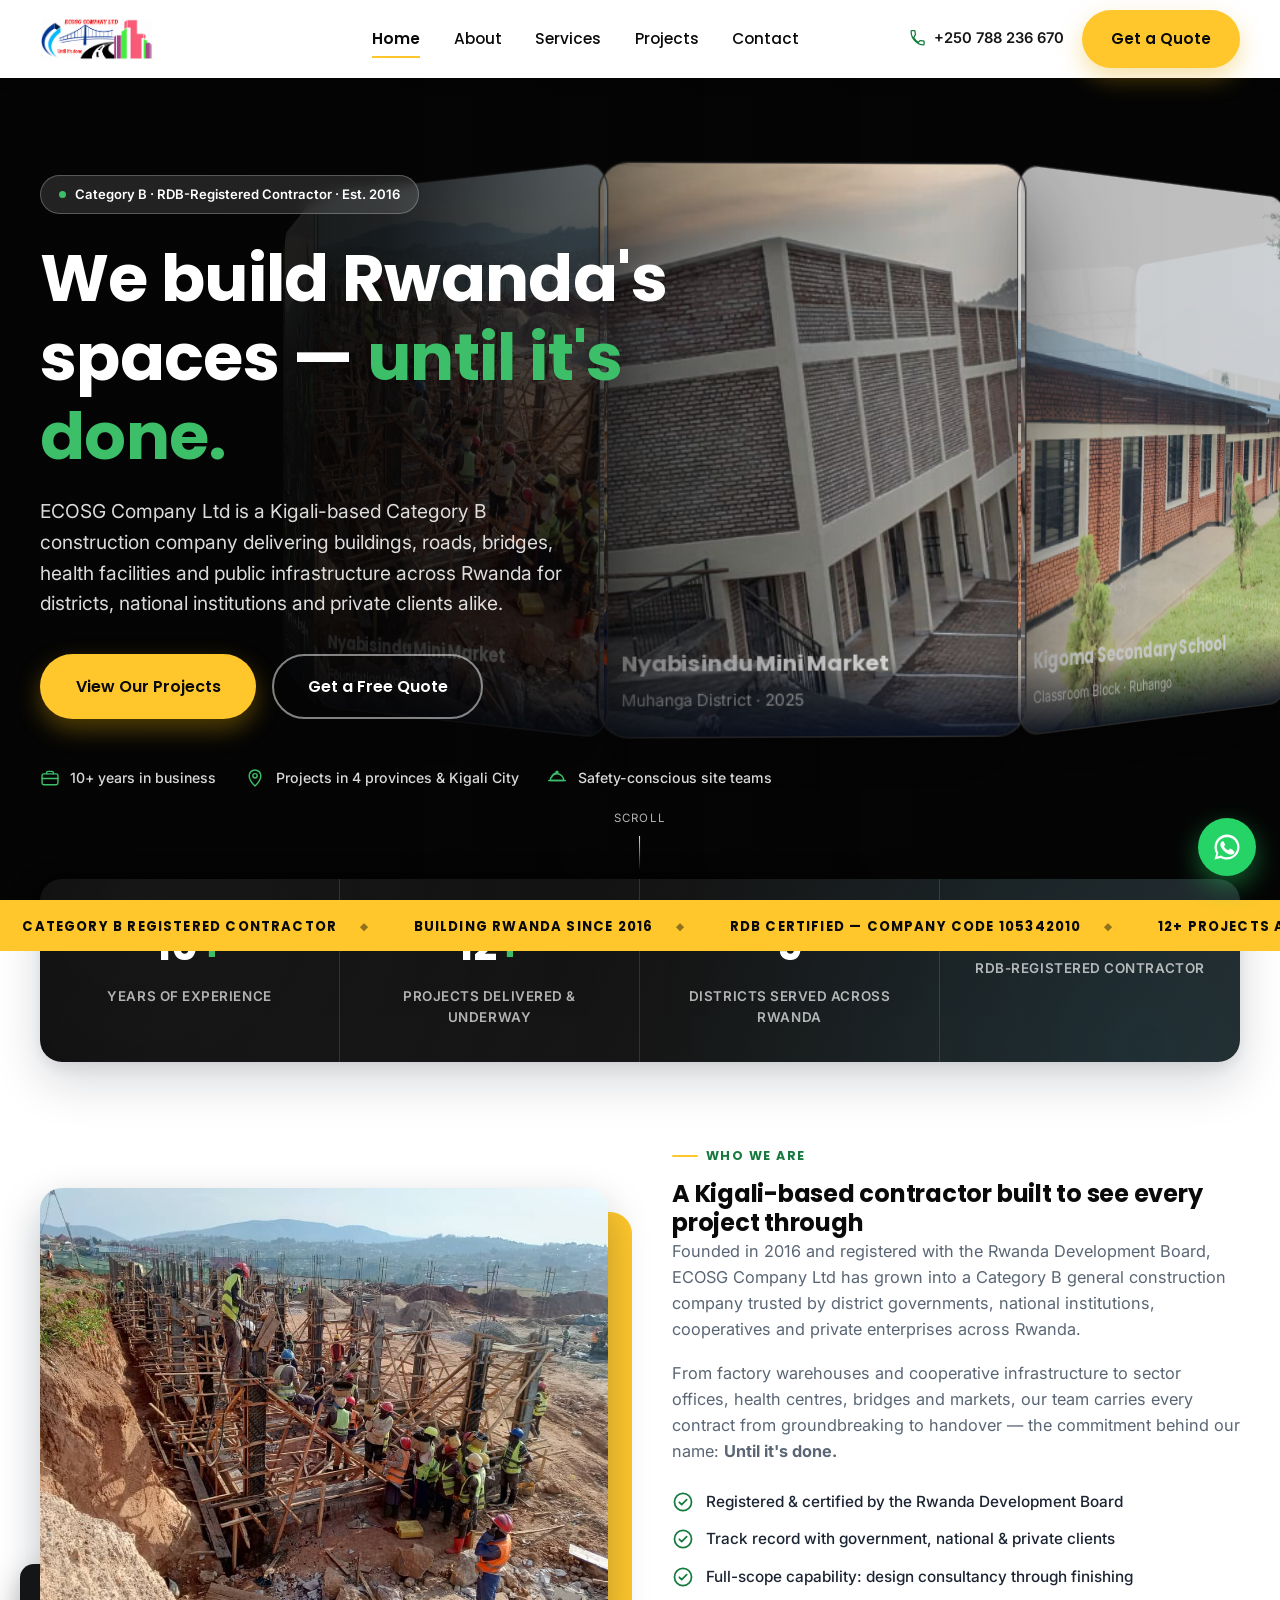
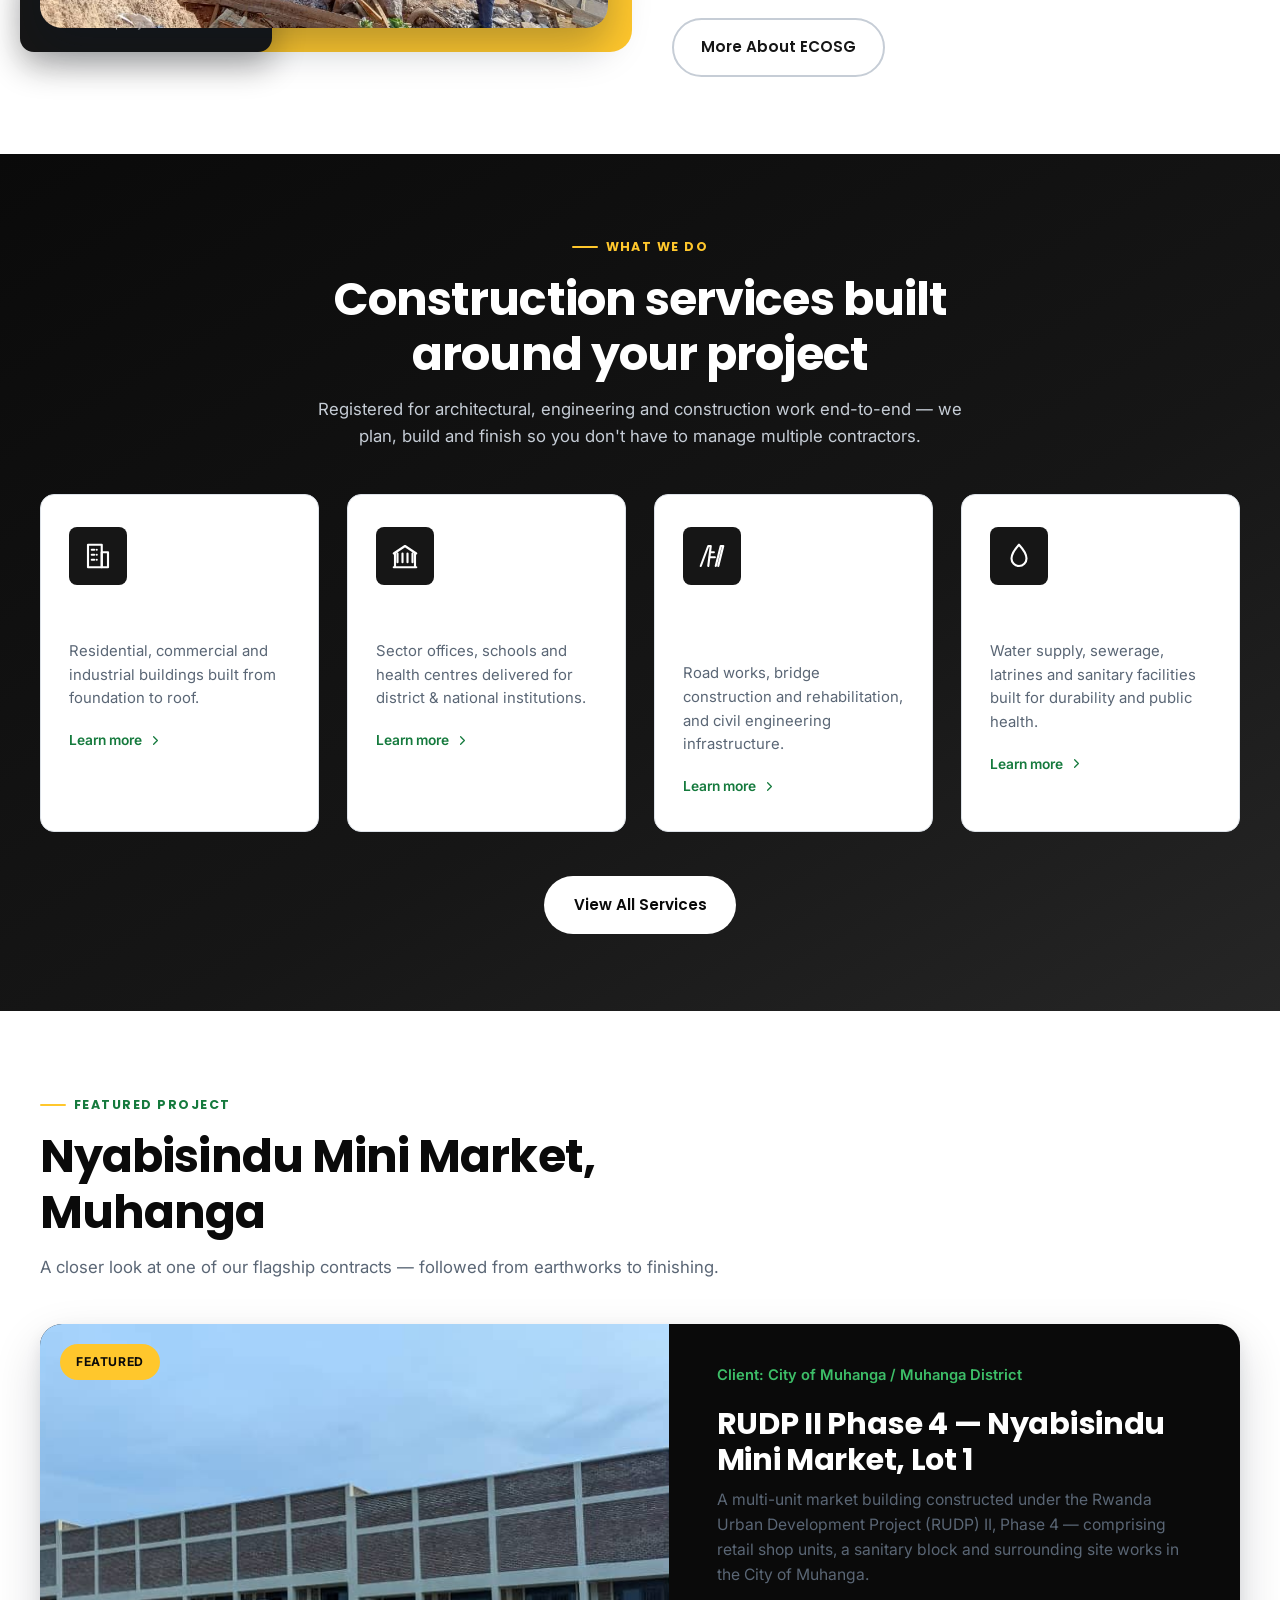
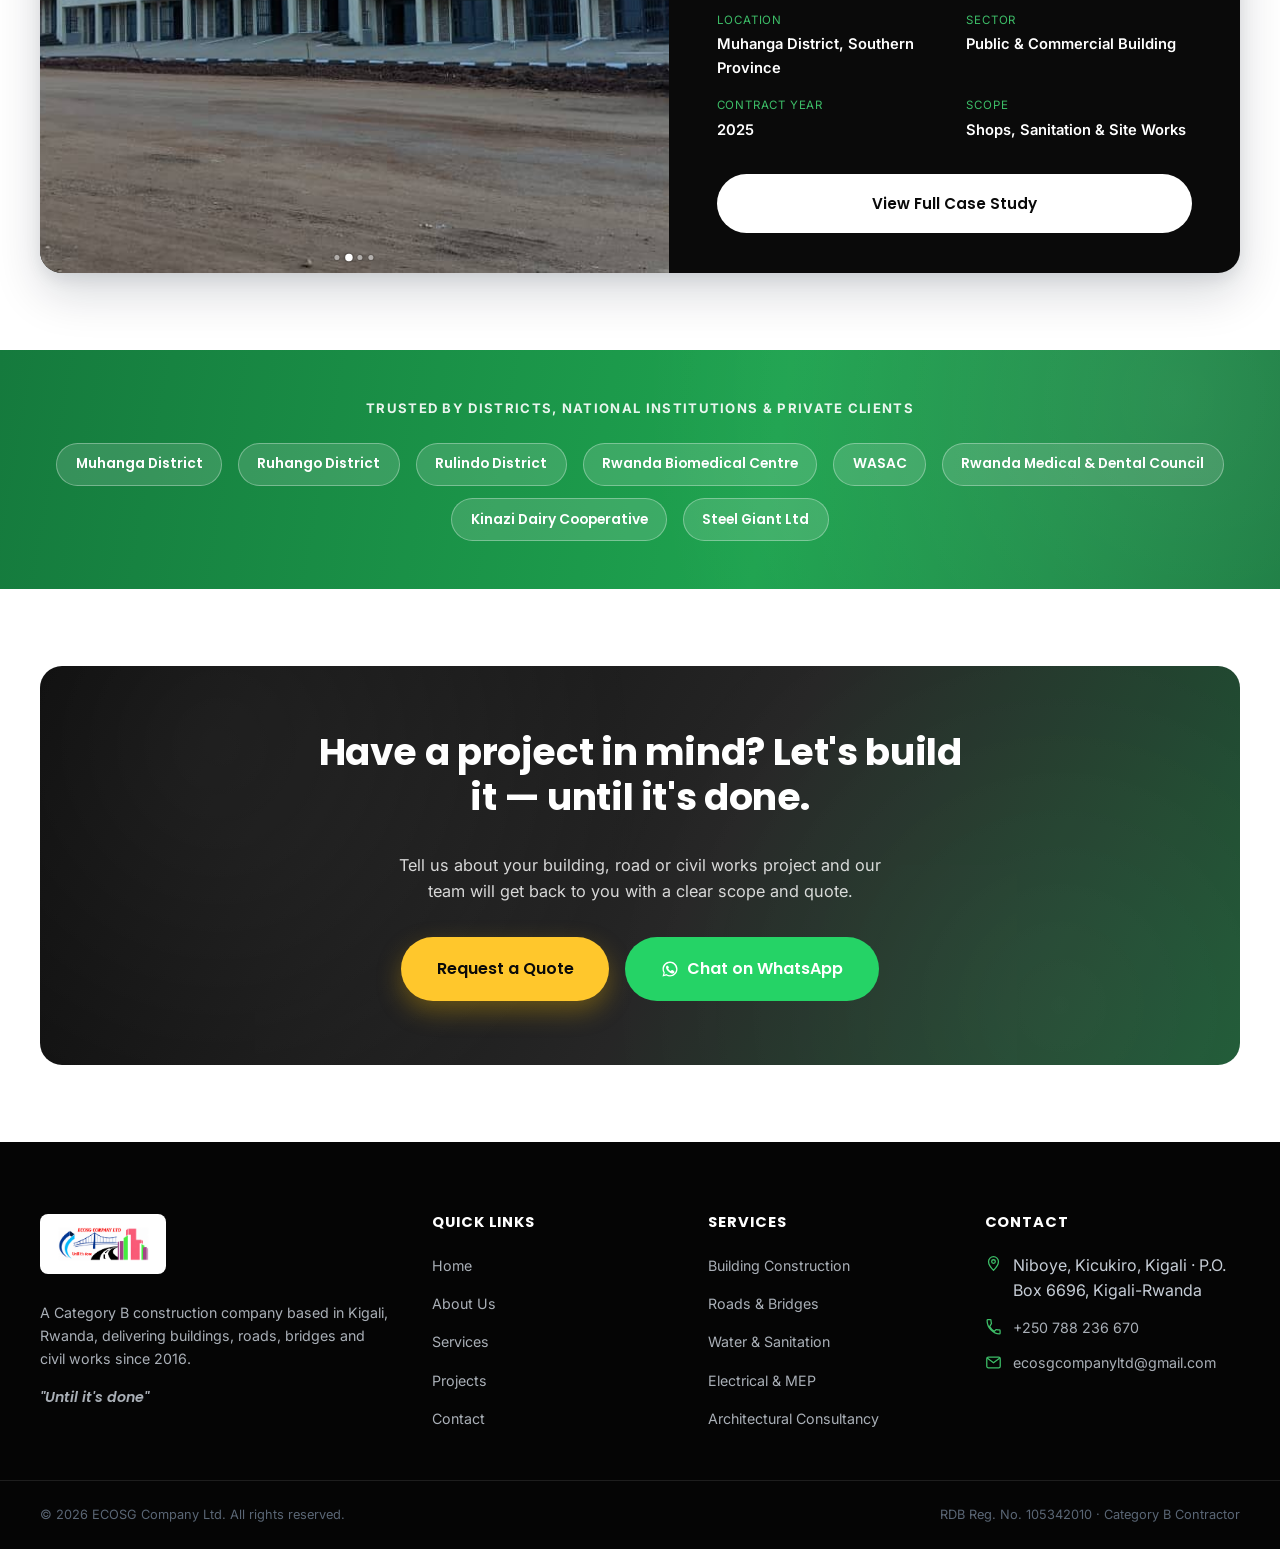
==== commit d77e9a16: "Move the rotating gallery into the hero banner The gallery now replaces the hero's crossfading backg" ====
--- a/index.html
+++ b/index.html
@@ -85,10 +85,51 @@
 <main id="main">
 <!-- ============ HERO ============ -->
 <section class="hero">
-  <div class="hero-slides">
-    <div class="hero-slide is-active" style="background-image:url('assets/img/nyabisindu-07-exterior-complete.jpg')"></div>
-    <div class="hero-slide" style="background-image:url('assets/img/nyabisindu-06-exterior-dusk.jpg')"></div>
-    <div class="hero-slide" style="background-image:url('assets/img/nyabisindu-05-interior-progress.jpg')"></div>
+  <!-- Rotating 3D gallery of completed projects, used as the hero backdrop.
+       Decorative here: the same photos are presented with full captions on the Projects page. -->
+  <div class="circular-gallery circular-gallery--hero" id="circularGallery" aria-hidden="true">
+    <div class="circular-gallery-track" id="circularGalleryTrack">
+      <div class="circular-gallery-item" style="transform: rotateY(0deg) translateZ(var(--gallery-radius))">
+        <img src="assets/img/nyabisindu-07-exterior-complete.jpg" alt="" loading="eager">
+        <div class="circular-gallery-cap"><h3>Nyabisindu Mini Market</h3><span>Muhanga District &middot; 2025</span></div>
+      </div>
+      <div class="circular-gallery-item" style="transform: rotateY(36deg) translateZ(var(--gallery-radius))">
+        <img src="assets/img/kigoma-05-classroom-block-finished.jpg" alt="" loading="eager">
+        <div class="circular-gallery-cap"><h3>Kigoma Secondary School</h3><span>Classroom Block &middot; Ruhango</span></div>
+      </div>
+      <div class="circular-gallery-item" style="transform: rotateY(72deg) translateZ(var(--gallery-radius))">
+        <img src="assets/img/kigoma-07-dormitory-drying-yard.jpg" alt="" loading="lazy">
+        <div class="circular-gallery-cap"><h3>Kigoma Secondary School</h3><span>Dormitory Block &middot; Ruhango</span></div>
+      </div>
+      <div class="circular-gallery-item" style="transform: rotateY(108deg) translateZ(var(--gallery-radius))">
+        <img src="assets/img/nyabisindu-06-exterior-dusk.jpg" alt="" loading="lazy">
+        <div class="circular-gallery-cap"><h3>Nyabisindu Mini Market</h3><span>Exterior at Dusk</span></div>
+      </div>
+      <div class="circular-gallery-item" style="transform: rotateY(144deg) translateZ(var(--gallery-radius))">
+        <img src="assets/img/kigoma-06-dormitory-interior.jpg" alt="" loading="lazy">
+        <div class="circular-gallery-cap"><h3>Kigoma Secondary School</h3><span>Dormitory Interior</span></div>
+      </div>
+      <div class="circular-gallery-item" style="transform: rotateY(180deg) translateZ(var(--gallery-radius))">
+        <img src="assets/img/nyabisindu-03-steel-frame.jpg" alt="" loading="lazy">
+        <div class="circular-gallery-cap"><h3>Nyabisindu Mini Market</h3><span>Steel Roof Frame</span></div>
+      </div>
+      <div class="circular-gallery-item" style="transform: rotateY(216deg) translateZ(var(--gallery-radius))">
+        <img src="assets/img/kigoma-02-roof-truss-installation.jpg" alt="" loading="lazy">
+        <div class="circular-gallery-cap"><h3>Kigoma Secondary School</h3><span>Roof Truss Installation</span></div>
+      </div>
+      <div class="circular-gallery-item" style="transform: rotateY(252deg) translateZ(var(--gallery-radius))">
+        <img src="assets/img/nyabisindu-08-sanitary-finishing.jpg" alt="" loading="lazy">
+        <div class="circular-gallery-cap"><h3>Nyabisindu Mini Market</h3><span>Sanitary Block Finishing</span></div>
+      </div>
+      <div class="circular-gallery-item" style="transform: rotateY(288deg) translateZ(var(--gallery-radius))">
+        <img src="assets/img/kigoma-01-ring-beam-team.jpg" alt="" loading="lazy">
+        <div class="circular-gallery-cap"><h3>Kigoma Secondary School</h3><span>Structural Works</span></div>
+      </div>
+      <div class="circular-gallery-item" style="transform: rotateY(324deg) translateZ(var(--gallery-radius))">
+        <img src="assets/img/nyabisindu-02-foundation-works.jpg" alt="" loading="lazy">
+        <div class="circular-gallery-cap"><h3>Nyabisindu Mini Market</h3><span>Foundation Works</span></div>
+      </div>
+    </div>
   </div>
   <div class="container hero-content">
     <div class="hero-badge"><span class="dot"></span> Category B &middot; RDB-Registered Contractor &middot; Est. 2016</div>
@@ -113,7 +154,6 @@
       </div>
     </div>
   </div>
-  <div class="hero-dots" id="heroDots"></div>
   <div class="hero-scroll"><span>Scroll</span><span class="hero-scroll-line"></span></div>
 </section>
 
@@ -275,56 +315,6 @@
         <a href="projects.html#nyabisindu" class="btn btn-white">View Full Case Study</a>
       </div>
     </div>
-  </div>
-</section>
-
-<!-- ============ CIRCULAR PROJECT GALLERY ============ -->
-<section class="section circular-gallery-section">
-  <div class="container">
-    <div class="section-head center reveal">
-      <div class="eyebrow" style="justify-content:center">Completed Work</div>
-      <h2>A closer look at finished projects</h2>
-      <p>Real photos from ECOSG sites across Rwanda — drag to spin, or just watch it turn.</p>
-    </div>
-  </div>
-
-  <div class="circular-gallery reveal" id="circularGallery">
-    <div class="circular-gallery-track" id="circularGalleryTrack">
-      <div class="circular-gallery-item" style="transform: rotateY(0deg) translateZ(var(--gallery-radius))">
-        <img src="assets/img/nyabisindu-07-exterior-complete.jpg" alt="Completed Nyabisindu Mini Market building at golden hour" loading="lazy">
-        <div class="circular-gallery-cap"><h3>Nyabisindu Mini Market</h3><span>Muhanga District &middot; 2025</span></div>
-      </div>
-      <div class="circular-gallery-item" style="transform: rotateY(51.43deg) translateZ(var(--gallery-radius))">
-        <img src="assets/img/kigoma-05-classroom-block-finished.jpg" alt="Completed classroom block at Kigoma Secondary School" loading="lazy">
-        <div class="circular-gallery-cap"><h3>Kigoma Secondary School</h3><span>Classroom Block &middot; Ruhango</span></div>
-      </div>
-      <div class="circular-gallery-item" style="transform: rotateY(102.86deg) translateZ(var(--gallery-radius))">
-        <img src="assets/img/kigoma-07-dormitory-drying-yard.jpg" alt="Completed two-storey dormitory building with drying yard at Kigoma Secondary School" loading="lazy">
-        <div class="circular-gallery-cap"><h3>Kigoma Secondary School</h3><span>Dormitory Block &middot; Ruhango</span></div>
-      </div>
-      <div class="circular-gallery-item" style="transform: rotateY(154.29deg) translateZ(var(--gallery-radius))">
-        <img src="assets/img/kigoma-06-dormitory-interior.jpg" alt="Finished dormitory hall fitted with bunk beds at Kigoma Secondary School" loading="lazy">
-        <div class="circular-gallery-cap"><h3>Kigoma Secondary School</h3><span>Dormitory Interior</span></div>
-      </div>
-      <div class="circular-gallery-item" style="transform: rotateY(205.71deg) translateZ(var(--gallery-radius))">
-        <img src="assets/img/kigoma-08-accessible-toilet.jpg" alt="Finished accessible toilet with grab rails at Kigoma Secondary School" loading="lazy">
-        <div class="circular-gallery-cap"><h3>Kigoma Secondary School</h3><span>Accessible Sanitary Block</span></div>
-      </div>
-      <div class="circular-gallery-item" style="transform: rotateY(257.14deg) translateZ(var(--gallery-radius))">
-        <img src="assets/img/nyabisindu-08-sanitary-finishing.jpg" alt="Finished tiled sanitary block at Nyabisindu Mini Market" loading="lazy">
-        <div class="circular-gallery-cap"><h3>Nyabisindu Mini Market</h3><span>Sanitary Block Finishing</span></div>
-      </div>
-      <div class="circular-gallery-item" style="transform: rotateY(308.57deg) translateZ(var(--gallery-radius))">
-        <img src="assets/img/nyabisindu-06-exterior-dusk.jpg" alt="Nyabisindu Mini Market exterior nearing completion at dusk" loading="lazy">
-        <div class="circular-gallery-cap"><h3>Nyabisindu Mini Market</h3><span>Exterior at Dusk</span></div>
-      </div>
-    </div>
-  </div>
-  <div class="container">
-    <p class="circular-gallery-hint">
-      <svg viewBox="0 0 24 24" fill="none" stroke="currentColor" stroke-width="1.8" stroke-linecap="round" stroke-linejoin="round"><path d="M16 3h5v5M8 21H3v-5M21 3l-7.5 7.5M3 21l7.5-7.5"/></svg>
-      Drag left or right to explore every project
-    </p>
   </div>
 </section>
 
--- a/css/style.css
+++ b/css/style.css
@@ -282,16 +282,24 @@
   position: relative; min-height: 100vh; display: flex; align-items: center;
   overflow: hidden; background: var(--navy-950);
 }
-.hero-slides { position: absolute; inset: 0; }
-.hero-slide {
-  position: absolute; inset: 0; background-size: cover; background-position: center;
-  opacity: 0; transition: opacity 1.4s ease;
-}
-.hero-slide.is-active { opacity: 1; }
+/* Scrim over the rotating gallery. Horizontal on wide screens so the
+   left-aligned copy stays readable while the cards on the right stay vivid;
+   pointer-events:none so it never swallows clicks meant for the content. */
 .hero::after {
-  content: ''; position: absolute; inset: 0;
-  background: linear-gradient(180deg, rgba(5,15,36,.75) 0%, rgba(5,15,36,.55) 40%, rgba(5,15,36,.88) 100%);
-  z-index: 1;
+  content: ''; position: absolute; inset: 0; pointer-events: none; z-index: 1;
+  /* Narrow screens: copy sits directly over the cards, so the scrim has to
+     carry more weight than it does on desktop. */
+  background:
+    linear-gradient(180deg, rgba(5,5,5,.8) 0%, rgba(5,5,5,.74) 30%, rgba(5,5,5,.76) 70%, rgba(5,5,5,.9) 100%);
+}
+@media (min-width: 1024px) {
+  .hero::after {
+    /* Heavy on the left behind the copy, near-clear on the right so the
+       cards stay vivid. Kept to a single gradient — stacking a second one
+       darkened the photos noticeably. */
+    background:
+      linear-gradient(90deg, rgba(5,5,5,.93) 0%, rgba(5,5,5,.86) 30%, rgba(5,5,5,.45) 52%, rgba(5,5,5,.12) 72%, rgba(5,5,5,.08) 100%);
+  }
 }
 .hero-content { position: relative; z-index: 2; padding-block: 9rem 5rem; width: 100%; }
 .hero-badge {
@@ -317,9 +325,9 @@
 }
 .hero-scroll-line { width: 1px; height: 34px; background: linear-gradient(180deg, rgba(255,255,255,.9), transparent); animation: scrollpulse 2s infinite; }
 @keyframes scrollpulse { 0%,100% { opacity: .3; } 50% { opacity: 1; } }
-.hero-dots { position: absolute; z-index: 2; right: clamp(1.25rem,4vw,3.5rem); bottom: 6.5rem; display: flex; flex-direction: column; gap: .6rem; }
-.hero-dots button { width: 9px; height: 9px; border-radius: 50%; background: rgba(255,255,255,.35); transition: background var(--dur-fast), transform var(--dur-fast); }
-.hero-dots button.is-active { background: var(--sky-400); transform: scale(1.3); }
+
+/* The hero's rotating gallery backdrop is styled with the
+   .circular-gallery--hero modifier, defined after the base component below. */
 
 /* ---- Inner page banner ---- */
 .page-banner {
@@ -471,13 +479,9 @@
 .spotlight-facts dt { font-size: .72rem; text-transform: uppercase; letter-spacing: .07em; color: var(--sky-400); margin-bottom: .25rem; }
 .spotlight-facts dd { font-weight: 600; color: #fff; font-size: .92rem; }
 
-/* ================= Circular 3D project gallery ================= */
-.circular-gallery-section { overflow: hidden; }
-.circular-gallery-hint {
-  text-align: center; font-size: .82rem; color: var(--gray-500); margin-top: 1.75rem;
-  display: flex; align-items: center; justify-content: center; gap: .5rem;
-}
-.circular-gallery-hint svg { width: 16px; height: 16px; }
+/* ================= Circular 3D project gallery =================
+   Base component. Currently used as the homepage hero backdrop via the
+   .circular-gallery--hero modifier (see the Hero section above). */
 .circular-gallery {
   --gallery-radius: 480px; --gallery-card-w: 230px; --gallery-card-h: 300px;
   position: relative; width: 100%; height: 420px; margin-top: 3rem;
@@ -510,6 +514,45 @@
   .circular-gallery-cap { padding: .6rem .5rem .5rem; }
   .circular-gallery-cap h3 { font-size: .72rem; }
   .circular-gallery-cap span { font-size: .6rem; }
+}
+
+/* ---- Hero modifier: fills the banner with large cards.
+   Must stay after the base rules above — same specificity, so order decides. ---- */
+.circular-gallery--hero {
+  --gallery-radius: 205px; --gallery-card-w: 148px; --gallery-card-h: 200px;
+  position: absolute; inset: 0; z-index: 0;
+  width: 100%; height: 100%; margin-top: 0;
+  perspective: 1500px;
+  /* Backdrop only — never intercept clicks meant for the hero copy/buttons. */
+  pointer-events: none; cursor: default;
+}
+@media (min-width: 640px) {
+  .circular-gallery--hero { --gallery-radius: 330px; --gallery-card-w: 235px; --gallery-card-h: 315px; perspective: 1700px; }
+}
+@media (min-width: 1024px) {
+  .circular-gallery--hero {
+    --gallery-radius: 480px; --gallery-card-w: 320px; --gallery-card-h: 430px;
+    perspective: 1900px;
+    /* Nudge the orbit right so the big cards sit beside the left-aligned copy,
+       while keeping most of the ring on screen. */
+    transform: translateX(12%);
+  }
+}
+@media (min-width: 1440px) {
+  .circular-gallery--hero { --gallery-radius: 600px; --gallery-card-w: 355px; --gallery-card-h: 475px; }
+}
+.circular-gallery--hero .circular-gallery-item {
+  border-radius: var(--radius-lg);
+  box-shadow: 0 30px 70px rgba(0,0,0,.5);
+  border-color: rgba(255,255,255,.14);
+}
+.circular-gallery--hero .circular-gallery-cap { padding: 1.1rem 1rem .95rem; }
+.circular-gallery--hero .circular-gallery-cap h3 { font-size: 1.02rem; }
+.circular-gallery--hero .circular-gallery-cap span { font-size: .76rem; }
+@media (max-width: 639px) {
+  /* Captions would read straight through the hero copy at this size — the
+     cards work as pure backdrop instead. */
+  .circular-gallery--hero .circular-gallery-cap { display: none; }
 }
 
 /* ================= Trusted-by strip ================= */
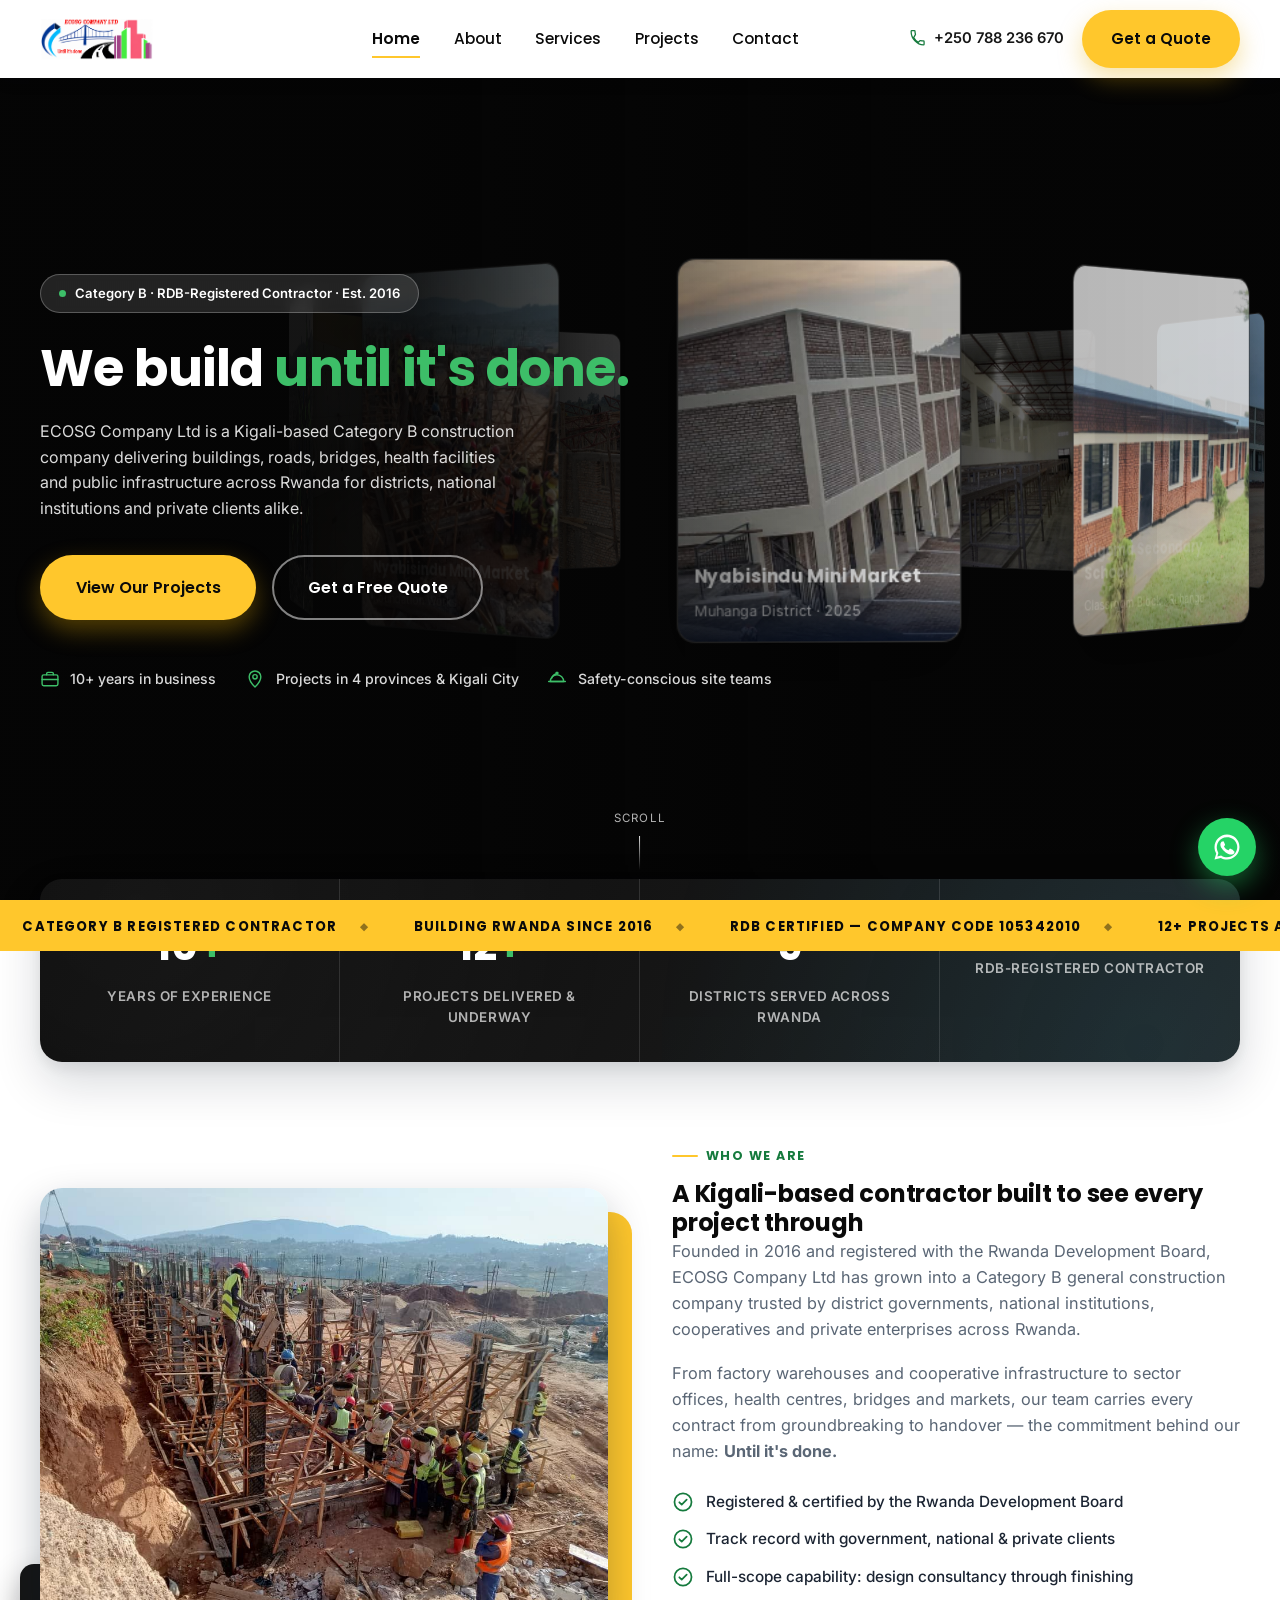
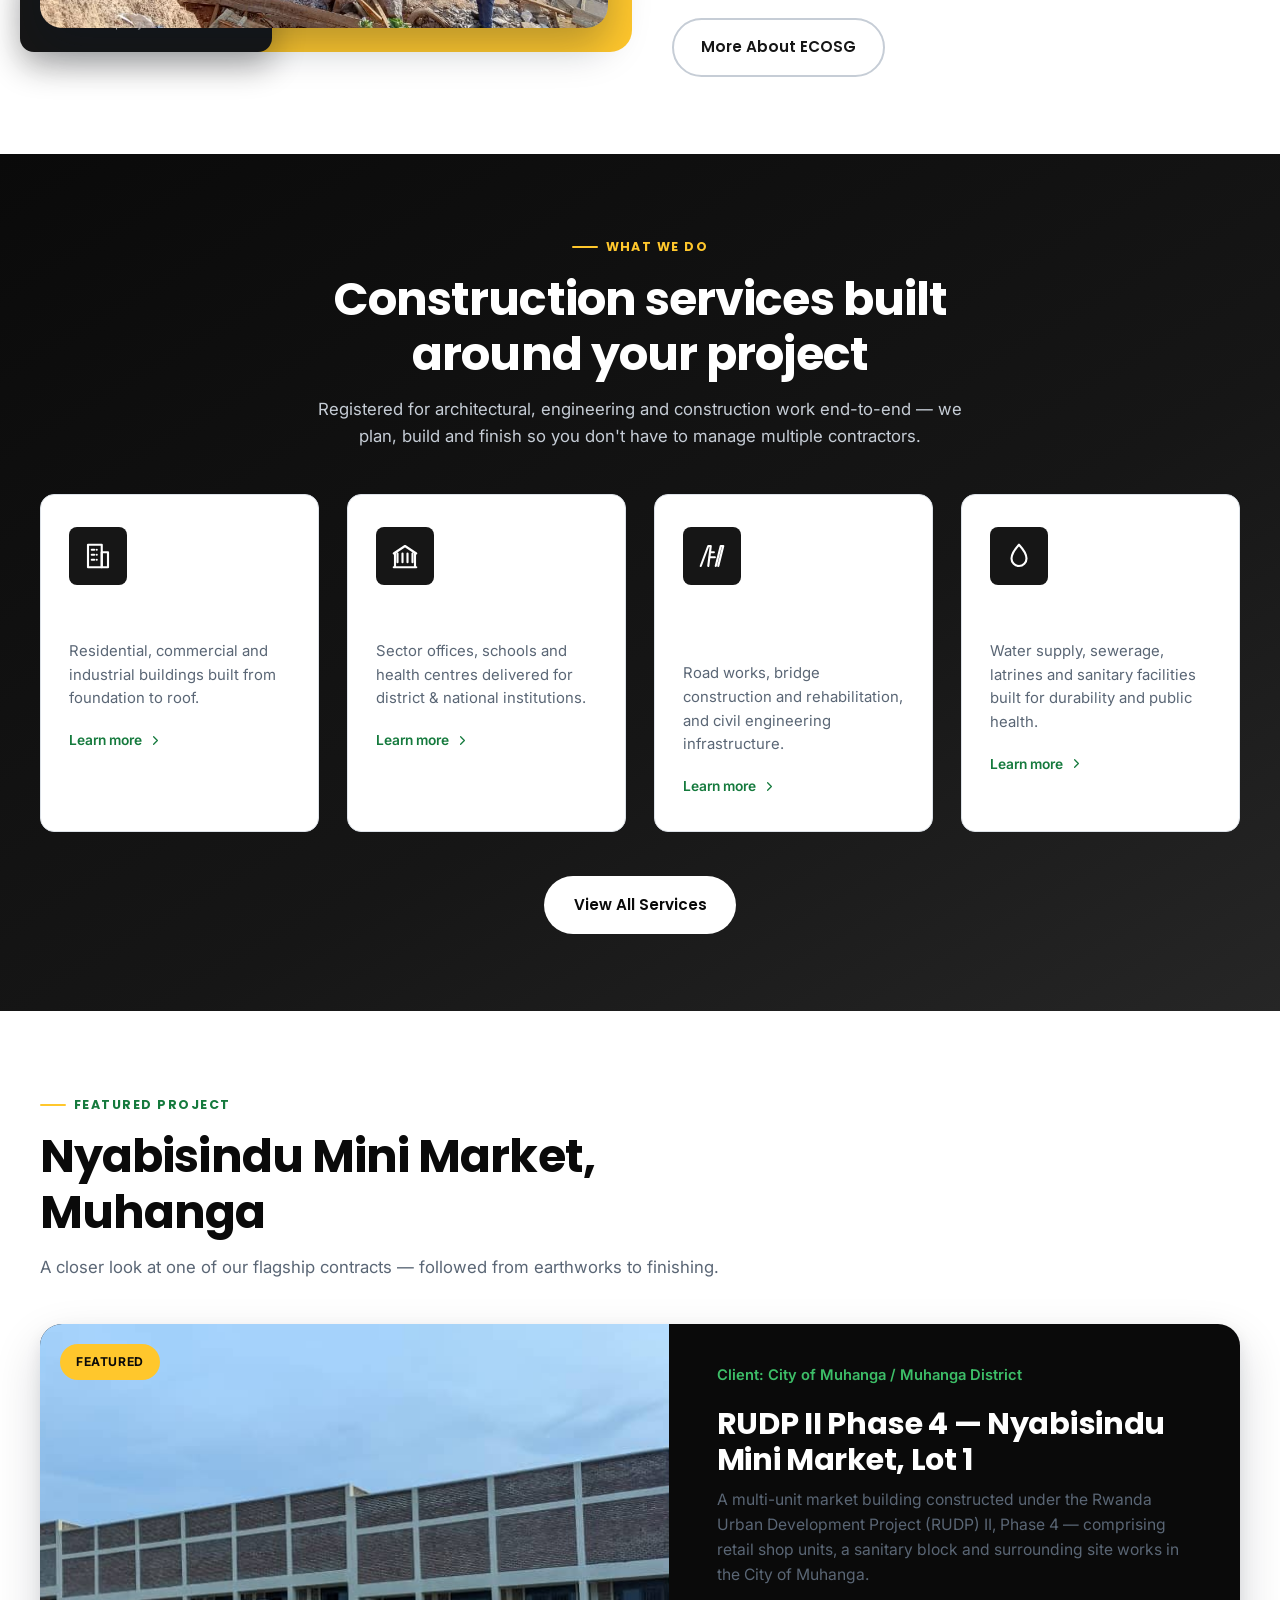
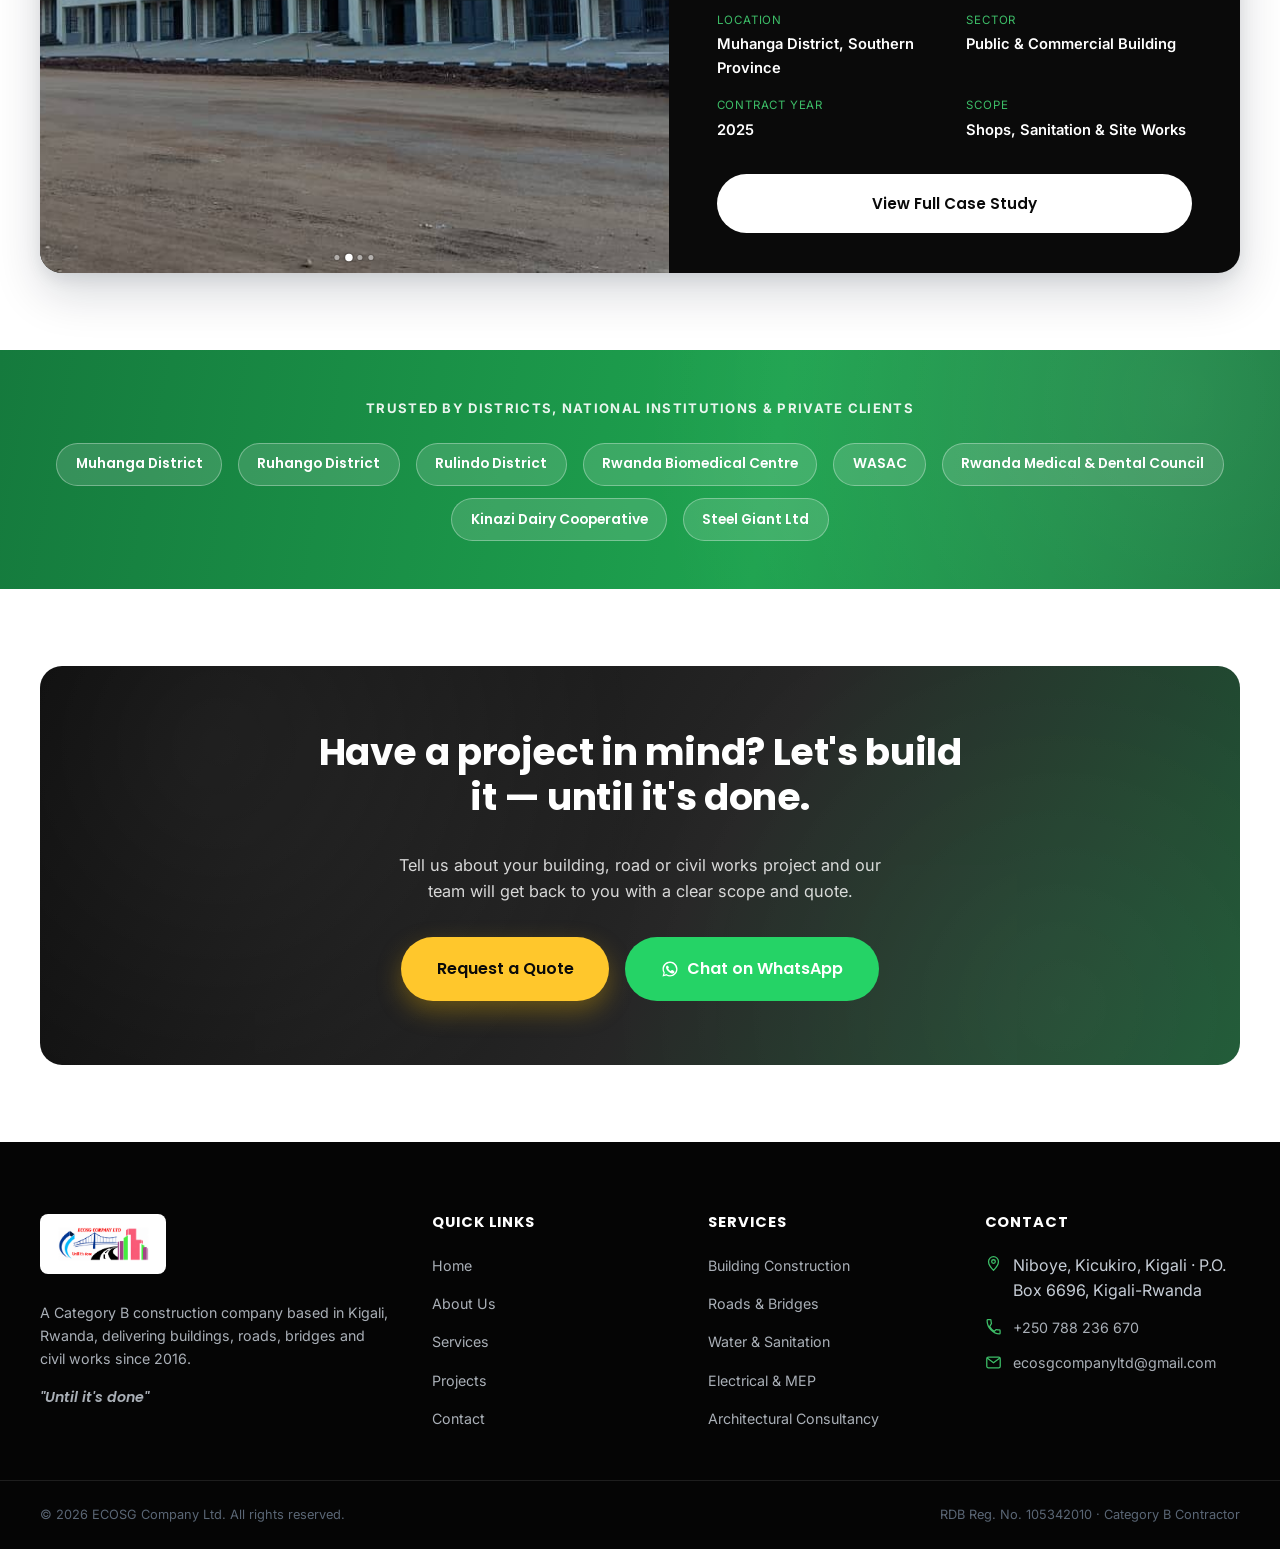
==== commit 5c55a3bc: "Shorten hero headline and reduce hero type sizes Headline is now "We build until it's done." Uses th" ====
--- a/index.html
+++ b/index.html
@@ -133,7 +133,7 @@
   </div>
   <div class="container hero-content">
     <div class="hero-badge"><span class="dot"></span> Category B &middot; RDB-Registered Contractor &middot; Est. 2016</div>
-    <h1>We build Rwanda's spaces — <em>until it's done.</em></h1>
+    <h1>We build <em>until it's done.</em></h1>
     <p class="hero-lead">ECOSG Company Ltd is a Kigali-based Category B construction company delivering buildings, roads, bridges, health facilities and public infrastructure across Rwanda for districts, national institutions and private clients alike.</p>
     <div class="hero-actions">
       <a href="projects.html" class="btn btn-primary btn-lg">View Our Projects</a>
--- a/css/style.css
+++ b/css/style.css
@@ -298,7 +298,7 @@
        cards stay vivid. Kept to a single gradient — stacking a second one
        darkened the photos noticeably. */
     background:
-      linear-gradient(90deg, rgba(5,5,5,.93) 0%, rgba(5,5,5,.86) 30%, rgba(5,5,5,.45) 52%, rgba(5,5,5,.12) 72%, rgba(5,5,5,.08) 100%);
+      linear-gradient(90deg, rgba(5,5,5,.94) 0%, rgba(5,5,5,.9) 32%, rgba(5,5,5,.62) 48%, rgba(5,5,5,.16) 70%, rgba(5,5,5,.08) 100%);
   }
 }
 .hero-content { position: relative; z-index: 2; padding-block: 9rem 5rem; width: 100%; }
@@ -310,10 +310,10 @@
 }
 .hero-badge span.dot { width: 7px; height: 7px; border-radius: 50%; background: var(--sky-400); }
 .hero h1 {
-  color: #fff; font-size: clamp(2.3rem, 5.4vw, 4.1rem); max-width: 15ch; margin-bottom: 1.3rem;
+  color: #fff; font-size: clamp(1.9rem, 4.2vw, 3.2rem); max-width: 18ch; margin-bottom: 1.2rem;
 }
 .hero h1 em { color: var(--sky-400); font-style: normal; }
-.hero-lead { color: rgba(255,255,255,.86); font-size: clamp(1.02rem, 1.6vw, 1.2rem); max-width: 46ch; margin-bottom: 2.2rem; }
+.hero-lead { color: rgba(255,255,255,.86); font-size: clamp(.94rem, 1.25vw, 1.05rem); max-width: 48ch; margin-bottom: 2.1rem; }
 .hero-actions { display: flex; flex-wrap: wrap; gap: 1rem; margin-bottom: 3rem; }
 .hero-meta { display: flex; flex-wrap: wrap; gap: 1.8rem; }
 .hero-meta-item { display: flex; align-items: center; gap: .65rem; color: rgba(255,255,255,.85); font-size: .88rem; font-weight: 500; }
@@ -516,10 +516,13 @@
   .circular-gallery-cap span { font-size: .6rem; }
 }
 
-/* ---- Hero modifier: fills the banner with large cards.
-   Must stay after the base rules above — same specificity, so order decides. ---- */
+/* ---- Hero modifier: fills the banner with the rotating cards.
+   Must stay after the base rules above — same specificity, so order decides.
+   Cards sit at ~2/3 of the orbit's spacing, which leaves a visible gap
+   between them as the ring turns. Radii are deliberately left large while
+   the cards are small — that gap is the effect. ---- */
 .circular-gallery--hero {
-  --gallery-radius: 205px; --gallery-card-w: 148px; --gallery-card-h: 200px;
+  --gallery-radius: 205px; --gallery-card-w: 99px; --gallery-card-h: 133px;
   position: absolute; inset: 0; z-index: 0;
   width: 100%; height: 100%; margin-top: 0;
   perspective: 1500px;
@@ -527,28 +530,28 @@
   pointer-events: none; cursor: default;
 }
 @media (min-width: 640px) {
-  .circular-gallery--hero { --gallery-radius: 330px; --gallery-card-w: 235px; --gallery-card-h: 315px; perspective: 1700px; }
+  .circular-gallery--hero { --gallery-radius: 330px; --gallery-card-w: 157px; --gallery-card-h: 210px; perspective: 1700px; }
 }
 @media (min-width: 1024px) {
   .circular-gallery--hero {
-    --gallery-radius: 480px; --gallery-card-w: 320px; --gallery-card-h: 430px;
+    --gallery-radius: 480px; --gallery-card-w: 213px; --gallery-card-h: 287px;
     perspective: 1900px;
-    /* Nudge the orbit right so the big cards sit beside the left-aligned copy,
+    /* Nudge the orbit right so the cards sit beside the left-aligned copy,
        while keeping most of the ring on screen. */
     transform: translateX(12%);
   }
 }
 @media (min-width: 1440px) {
-  .circular-gallery--hero { --gallery-radius: 600px; --gallery-card-w: 355px; --gallery-card-h: 475px; }
+  .circular-gallery--hero { --gallery-radius: 600px; --gallery-card-w: 237px; --gallery-card-h: 317px; }
 }
 .circular-gallery--hero .circular-gallery-item {
-  border-radius: var(--radius-lg);
-  box-shadow: 0 30px 70px rgba(0,0,0,.5);
+  border-radius: var(--radius-md);
+  box-shadow: 0 22px 50px rgba(0,0,0,.5);
   border-color: rgba(255,255,255,.14);
 }
-.circular-gallery--hero .circular-gallery-cap { padding: 1.1rem 1rem .95rem; }
-.circular-gallery--hero .circular-gallery-cap h3 { font-size: 1.02rem; }
-.circular-gallery--hero .circular-gallery-cap span { font-size: .76rem; }
+.circular-gallery--hero .circular-gallery-cap { padding: .8rem .75rem .7rem; }
+.circular-gallery--hero .circular-gallery-cap h3 { font-size: .85rem; }
+.circular-gallery--hero .circular-gallery-cap span { font-size: .68rem; }
 @media (max-width: 639px) {
   /* Captions would read straight through the hero copy at this size — the
      cards work as pure backdrop instead. */
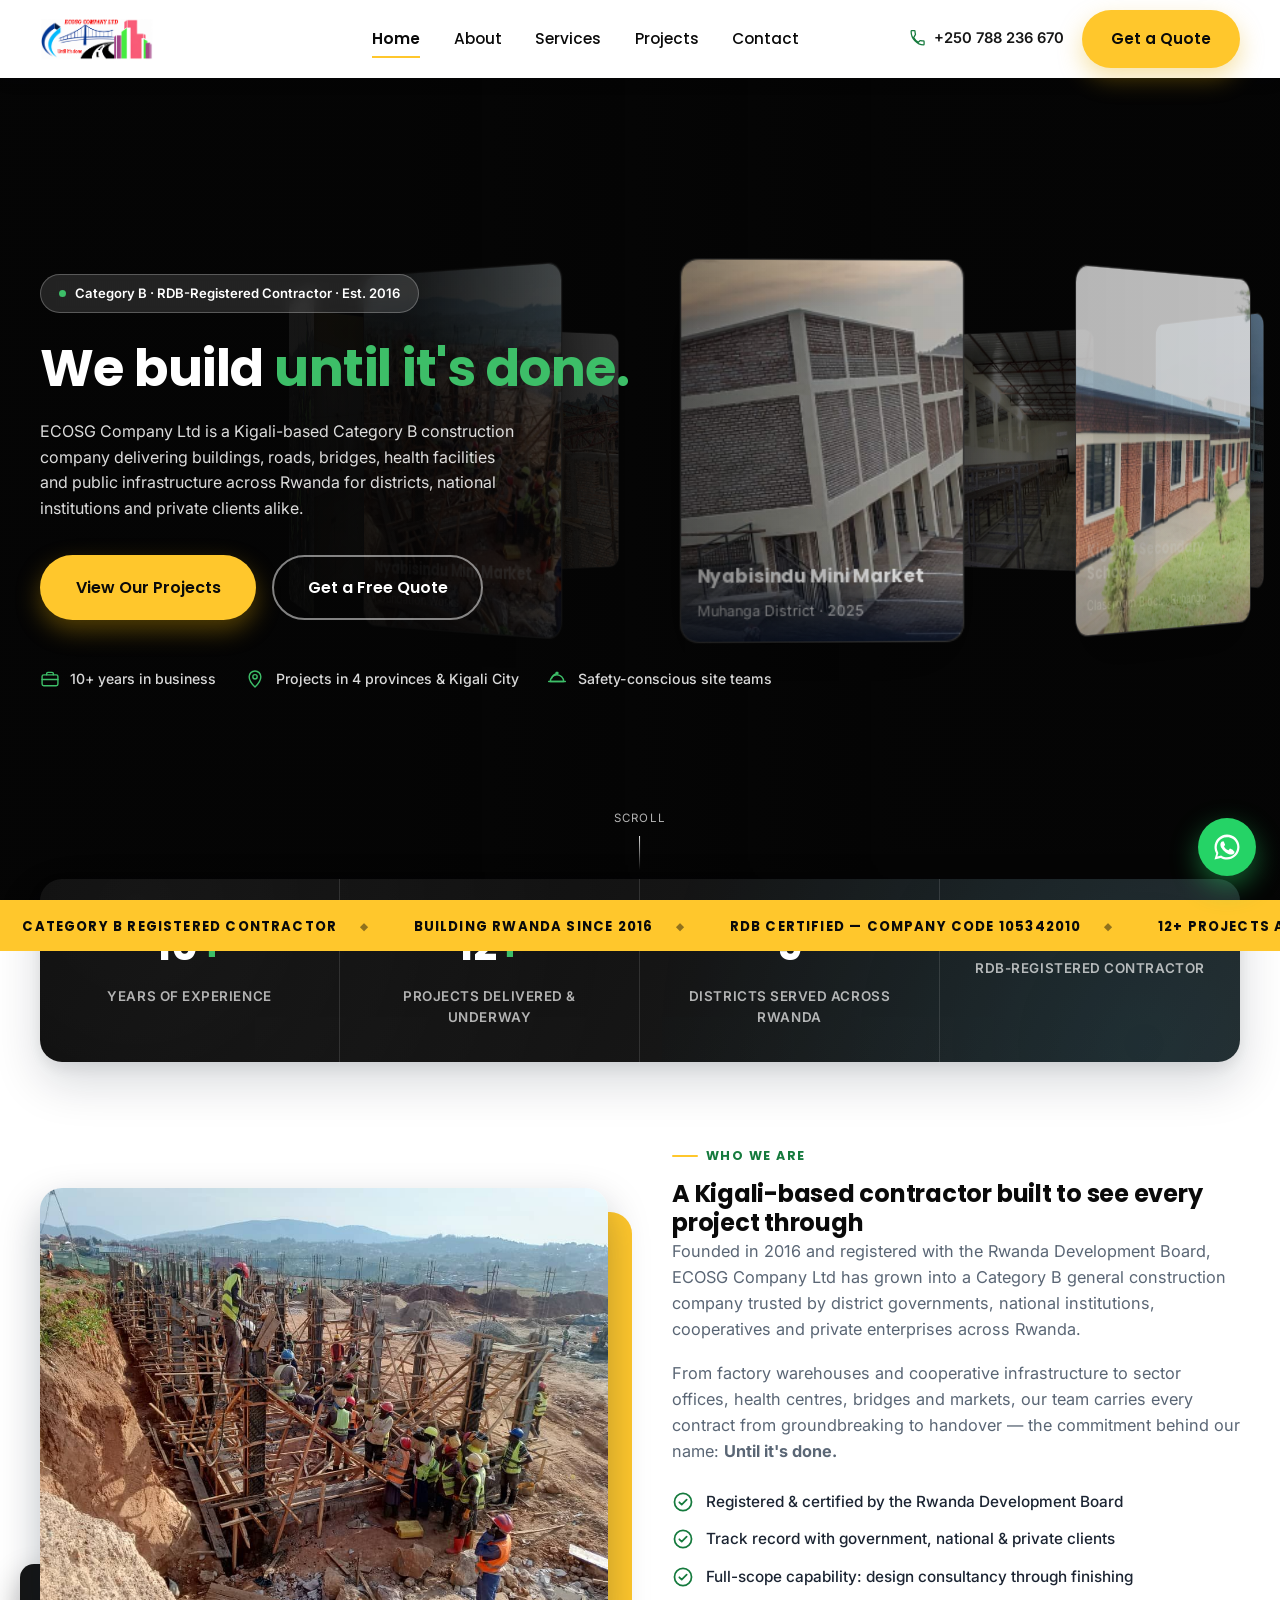
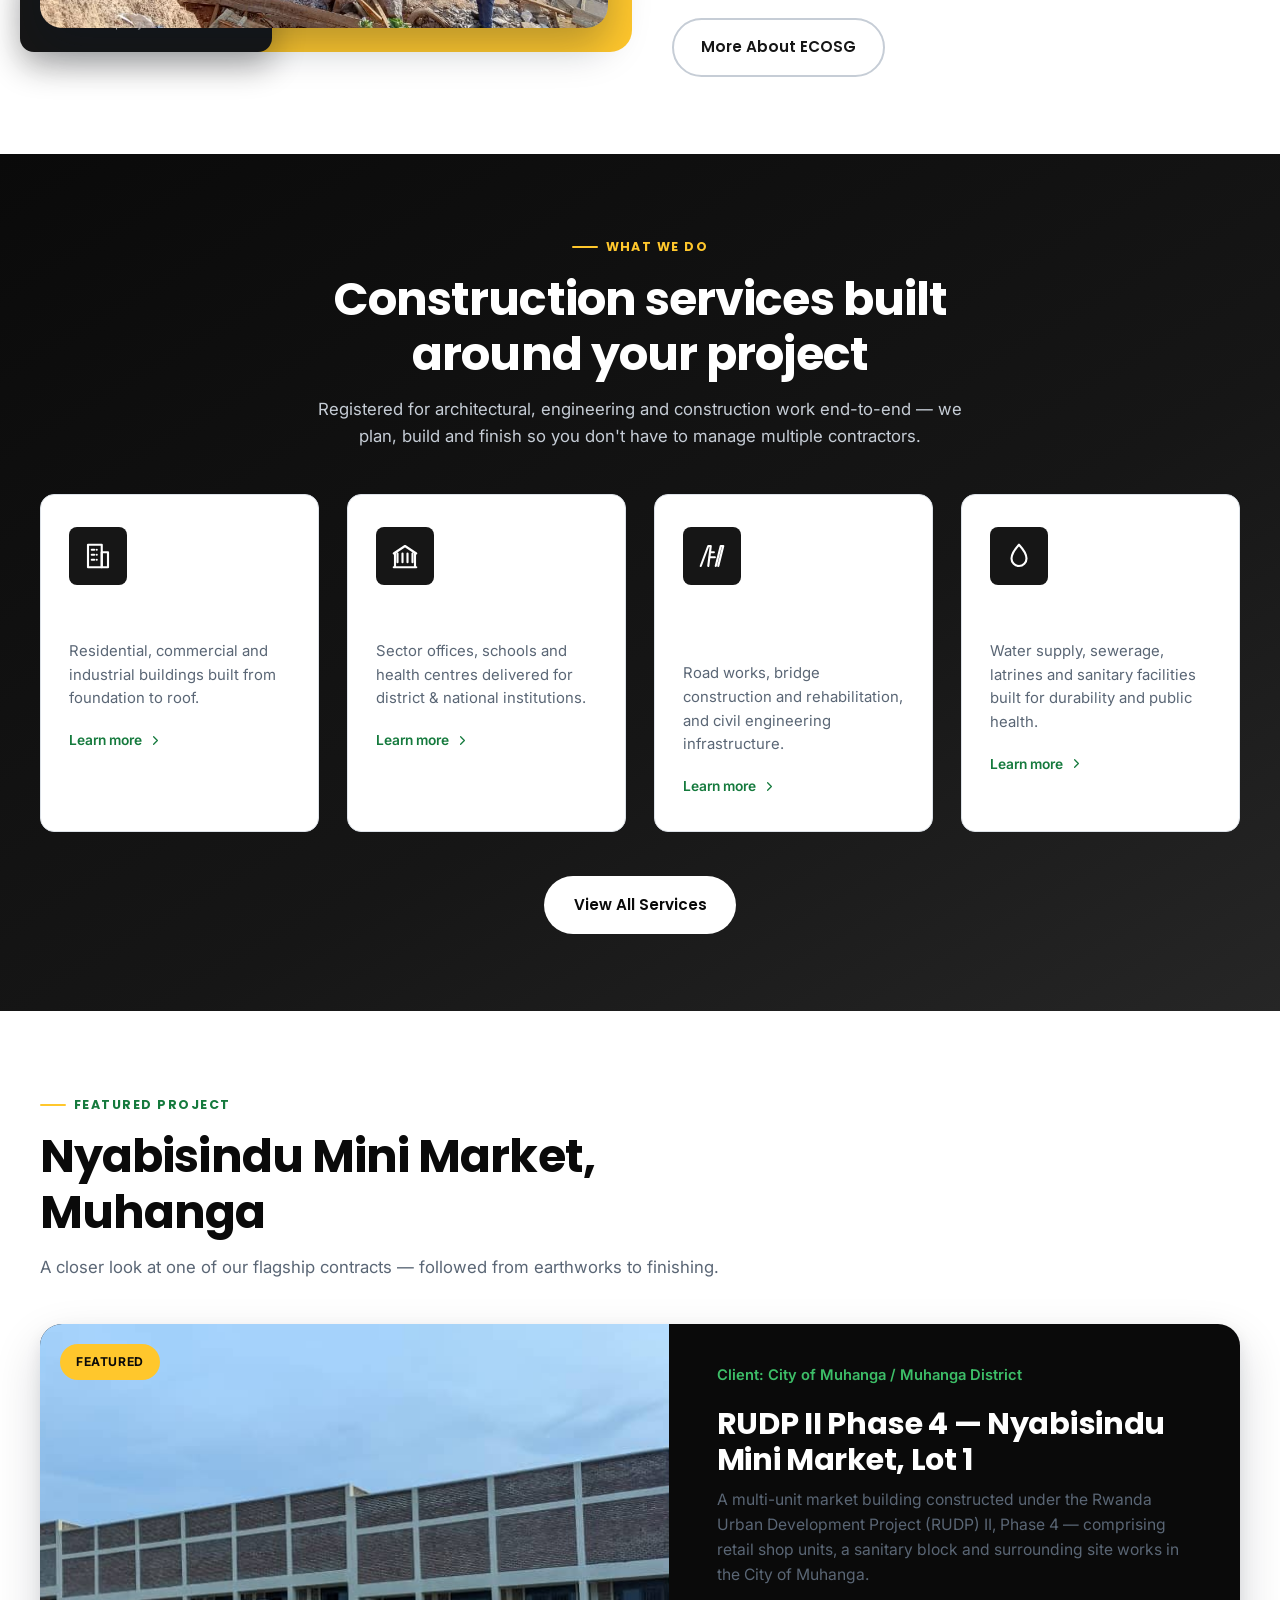
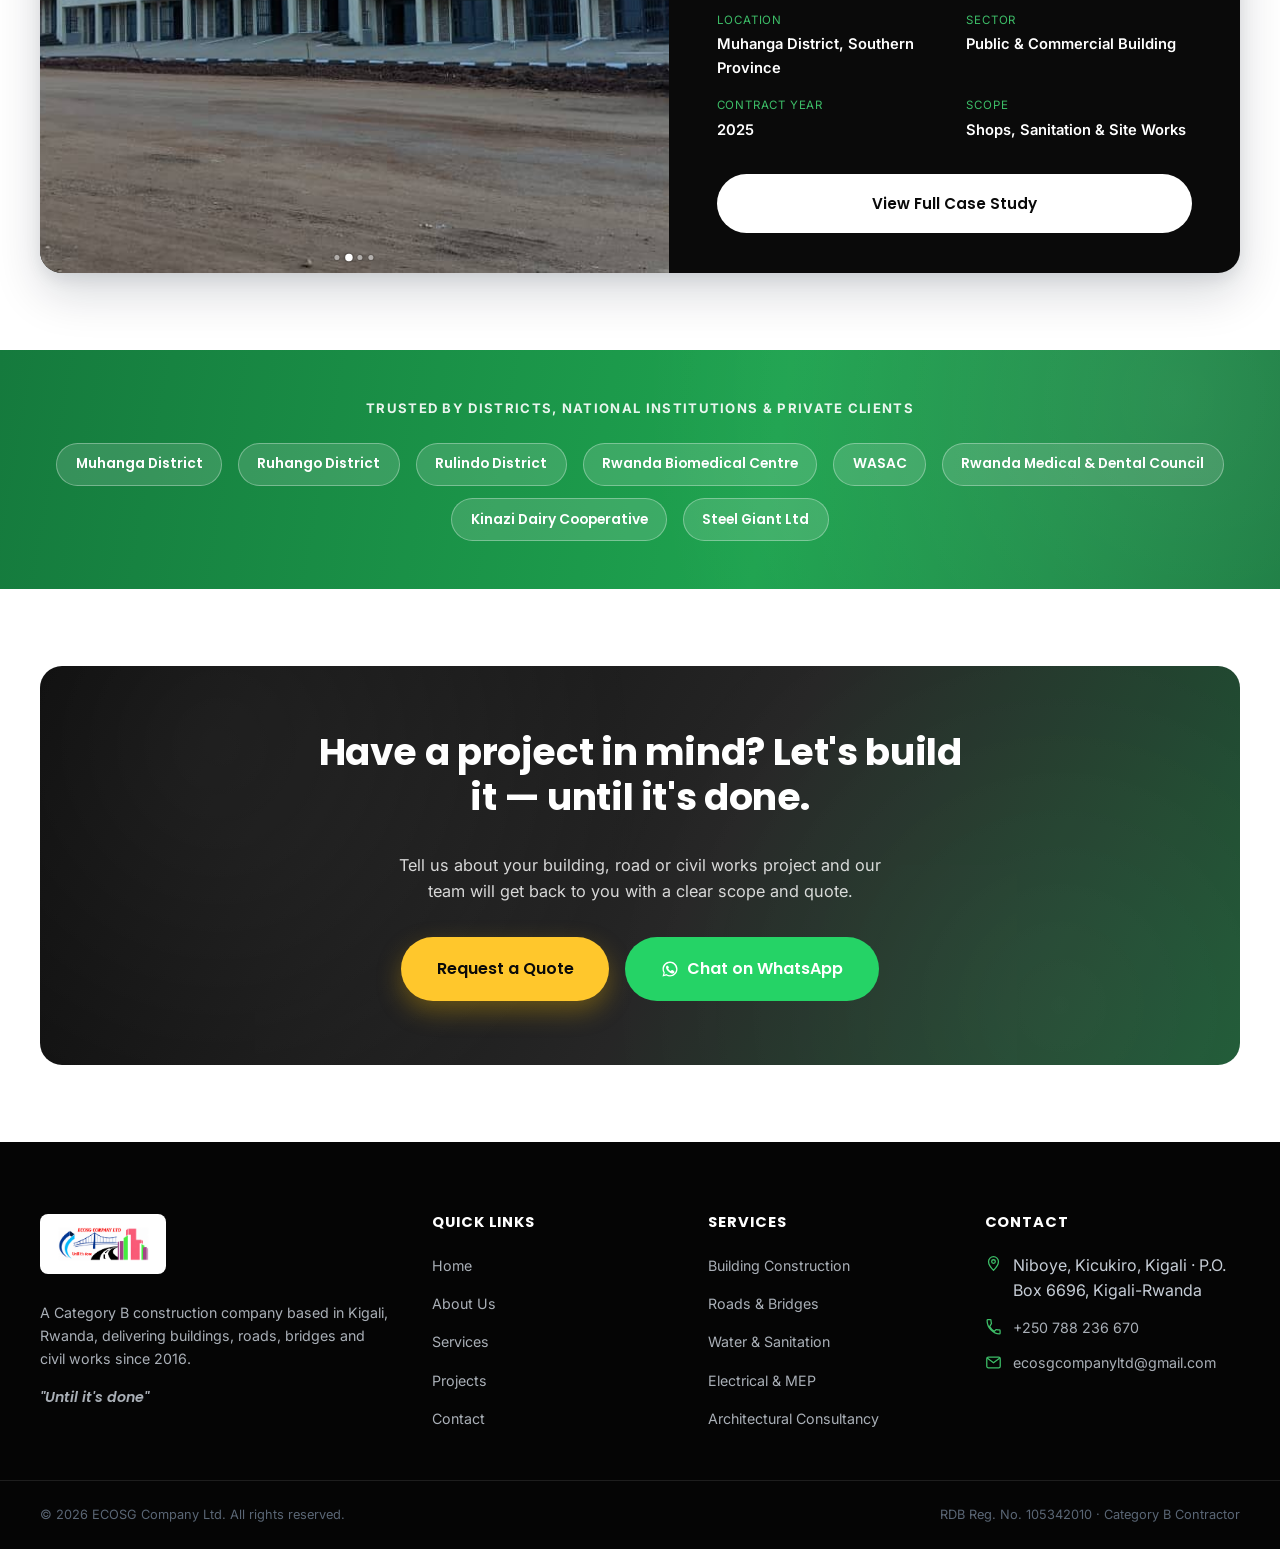
==== commit 43822e8c: "Move the hero gallery between the paragraph and the CTAs On phones and tablets the rotating band sat" ====
--- a/index.html
+++ b/index.html
@@ -85,8 +85,13 @@
 <main id="main">
 <!-- ============ HERO ============ -->
 <section class="hero">
-  <!-- Rotating 3D gallery of completed projects, used as the hero backdrop.
-       Decorative here: the same photos are presented with full captions on the Projects page. -->
+  <div class="container hero-content">
+    <div class="hero-badge"><span class="dot"></span> Category B &middot; RDB-Registered Contractor &middot; Est. 2016</div>
+    <h1>We build <em>until it's done.</em></h1>
+    <p class="hero-lead">ECOSG Company Ltd is a Kigali-based Category B construction company delivering buildings, roads, bridges, health facilities and public infrastructure across Rwanda for districts, national institutions and private clients alike.</p>
+  </div>
+  <!-- Rotating 3D gallery of completed projects. Sits between the copy and the
+       CTAs on narrow screens; becomes the full hero backdrop from 1024px up. -->
   <div class="circular-gallery circular-gallery--hero" id="circularGallery" aria-hidden="true">
     <div class="circular-gallery-track" id="circularGalleryTrack">
       <div class="circular-gallery-item" style="transform: rotateY(0deg) translateZ(var(--gallery-radius))">
@@ -131,10 +136,7 @@
       </div>
     </div>
   </div>
-  <div class="container hero-content">
-    <div class="hero-badge"><span class="dot"></span> Category B &middot; RDB-Registered Contractor &middot; Est. 2016</div>
-    <h1>We build <em>until it's done.</em></h1>
-    <p class="hero-lead">ECOSG Company Ltd is a Kigali-based Category B construction company delivering buildings, roads, bridges, health facilities and public infrastructure across Rwanda for districts, national institutions and private clients alike.</p>
+  <div class="container hero-content hero-content--actions">
     <div class="hero-actions">
       <a href="projects.html" class="btn btn-primary btn-lg">View Our Projects</a>
       <a href="contact.html" class="btn btn-outline-light btn-lg">Get a Free Quote</a>
--- a/css/style.css
+++ b/css/style.css
@@ -279,21 +279,18 @@
 
 /* ================= Hero (home) ================= */
 .hero {
-  position: relative; min-height: 100vh; display: flex; align-items: center;
-  overflow: hidden; background: var(--navy-950);
-}
-/* Scrim over the rotating gallery. Horizontal on wide screens so the
-   left-aligned copy stays readable while the cards on the right stay vivid;
-   pointer-events:none so it never swallows clicks meant for the content. */
-.hero::after {
-  content: ''; position: absolute; inset: 0; pointer-events: none; z-index: 1;
-  /* Narrow screens: copy sits directly over the cards, so the scrim has to
-     carry more weight than it does on desktop. */
-  background:
-    linear-gradient(180deg, rgba(5,5,5,.8) 0%, rgba(5,5,5,.74) 30%, rgba(5,5,5,.76) 70%, rgba(5,5,5,.9) 100%);
-}
+  position: relative; min-height: 100vh; overflow: hidden; background: var(--navy-950);
+  /* Column flex so the two copy containers (which the gallery sits between)
+     stack instead of lining up side by side; centring moves to
+     justify-content now that the main axis is vertical. */
+  display: flex; flex-direction: column; justify-content: center; align-items: stretch;
+}
+/* Below 1024px the hero stacks (copy, gallery band, then the buttons), so the
+   copy never sits on the photos and no scrim is needed. The scrim only exists
+   for the wide-screen overlay layout. */
 @media (min-width: 1024px) {
   .hero::after {
+    content: ''; position: absolute; inset: 0; pointer-events: none; z-index: 1;
     /* Heavy on the left behind the copy, near-clear on the right so the
        cards stay vivid. Kept to a single gradient — stacking a second one
        darkened the photos noticeably. */
@@ -301,7 +298,11 @@
       linear-gradient(90deg, rgba(5,5,5,.94) 0%, rgba(5,5,5,.9) 32%, rgba(5,5,5,.62) 48%, rgba(5,5,5,.16) 70%, rgba(5,5,5,.08) 100%);
   }
 }
-.hero-content { position: relative; z-index: 2; padding-block: 9rem 5rem; width: 100%; }
+/* The hero copy is split in two containers with the gallery between them, so
+   the banner's vertical padding is split across them as well. */
+.hero-content { position: relative; z-index: 2; padding-block: 9rem 0; width: 100%; }
+.hero-content--actions { padding-block: 0 5rem; }
+
 .hero-badge {
   display: inline-flex; align-items: center; gap: .6rem; background: rgba(255,255,255,.12);
   border: 1px solid rgba(255,255,255,.25); color: #fff; padding: .5rem 1.1rem;
@@ -325,6 +326,26 @@
 }
 .hero-scroll-line { width: 1px; height: 34px; background: linear-gradient(180deg, rgba(255,255,255,.9), transparent); animation: scrollpulse 2s infinite; }
 @keyframes scrollpulse { 0%,100% { opacity: .3; } 50% { opacity: 1; } }
+
+/* ---- Stacked hero for phones/tablets: headline and paragraph, then the
+   gallery band, then the buttons and stats. Overlaying copy and cards at
+   this width left them drifting behind each other, which read as clutter.
+   Must sit after the base .hero rules above — same specificity, so order
+   decides which wins. ---- */
+@media (max-width: 1023px) {
+  .hero { display: flex; flex-direction: column; min-height: 0; padding-top: 5.25rem; }
+  .hero-content { order: 1; padding-block: .75rem 0; }
+  .circular-gallery--hero { order: 2; margin-bottom: 1.6rem; }
+  .hero-content--actions { order: 3; padding-block: 0 2.5rem; }
+  .hero-scroll { display: none; }
+  /* Tightened so the gallery below the copy still breaks the fold rather
+     than sitting entirely off-screen on a phone. */
+  .hero-badge { margin-bottom: 1rem; }
+  .hero h1 { margin-bottom: .85rem; }
+  .hero-lead { margin-bottom: 1.5rem; }
+  .hero-actions { margin-bottom: 1.75rem; }
+  .hero-meta { gap: .85rem 1.4rem; }
+}
 
 /* The hero's rotating gallery backdrop is styled with the
    .circular-gallery--hero modifier, defined after the base component below. */
@@ -522,20 +543,27 @@
    between them as the ring turns. Radii are deliberately left large while
    the cards are small — that gap is the effect. ---- */
 .circular-gallery--hero {
-  --gallery-radius: 205px; --gallery-card-w: 99px; --gallery-card-h: 133px;
-  position: absolute; inset: 0; z-index: 0;
-  width: 100%; height: 100%; margin-top: 0;
+  /* Below 1024px this is an in-flow band above the copy, not a backdrop. */
+  --gallery-radius: 225px; --gallery-card-w: 124px; --gallery-card-h: 166px;
+  position: relative; z-index: 0;
+  width: 100%; height: 270px; margin-top: 0;
   perspective: 1500px;
-  /* Backdrop only — never intercept clicks meant for the hero copy/buttons. */
+  /* Never intercept clicks meant for the hero copy/buttons. */
   pointer-events: none; cursor: default;
 }
 @media (min-width: 640px) {
-  .circular-gallery--hero { --gallery-radius: 330px; --gallery-card-w: 157px; --gallery-card-h: 210px; perspective: 1700px; }
+  .circular-gallery--hero {
+    --gallery-radius: 330px; --gallery-card-w: 157px; --gallery-card-h: 210px;
+    height: 330px; perspective: 1700px;
+  }
 }
 @media (min-width: 1024px) {
   .circular-gallery--hero {
     --gallery-radius: 480px; --gallery-card-w: 213px; --gallery-card-h: 287px;
     perspective: 1900px;
+    /* Wide screens have room for the overlay layout: the ring becomes a
+       full-bleed backdrop behind the copy again. */
+    position: absolute; inset: 0; height: 100%;
     /* Nudge the orbit right so the cards sit beside the left-aligned copy,
        while keeping most of the ring on screen. */
     transform: translateX(12%);
@@ -553,9 +581,10 @@
 .circular-gallery--hero .circular-gallery-cap h3 { font-size: .85rem; }
 .circular-gallery--hero .circular-gallery-cap span { font-size: .68rem; }
 @media (max-width: 639px) {
-  /* Captions would read straight through the hero copy at this size — the
-     cards work as pure backdrop instead. */
-  .circular-gallery--hero .circular-gallery-cap { display: none; }
+  /* Cards are small here, so the label is trimmed to the project name. */
+  .circular-gallery--hero .circular-gallery-cap { padding: .5rem .45rem .45rem; }
+  .circular-gallery--hero .circular-gallery-cap h3 { font-size: .62rem; }
+  .circular-gallery--hero .circular-gallery-cap span { display: none; }
 }
 
 /* ================= Trusted-by strip ================= */
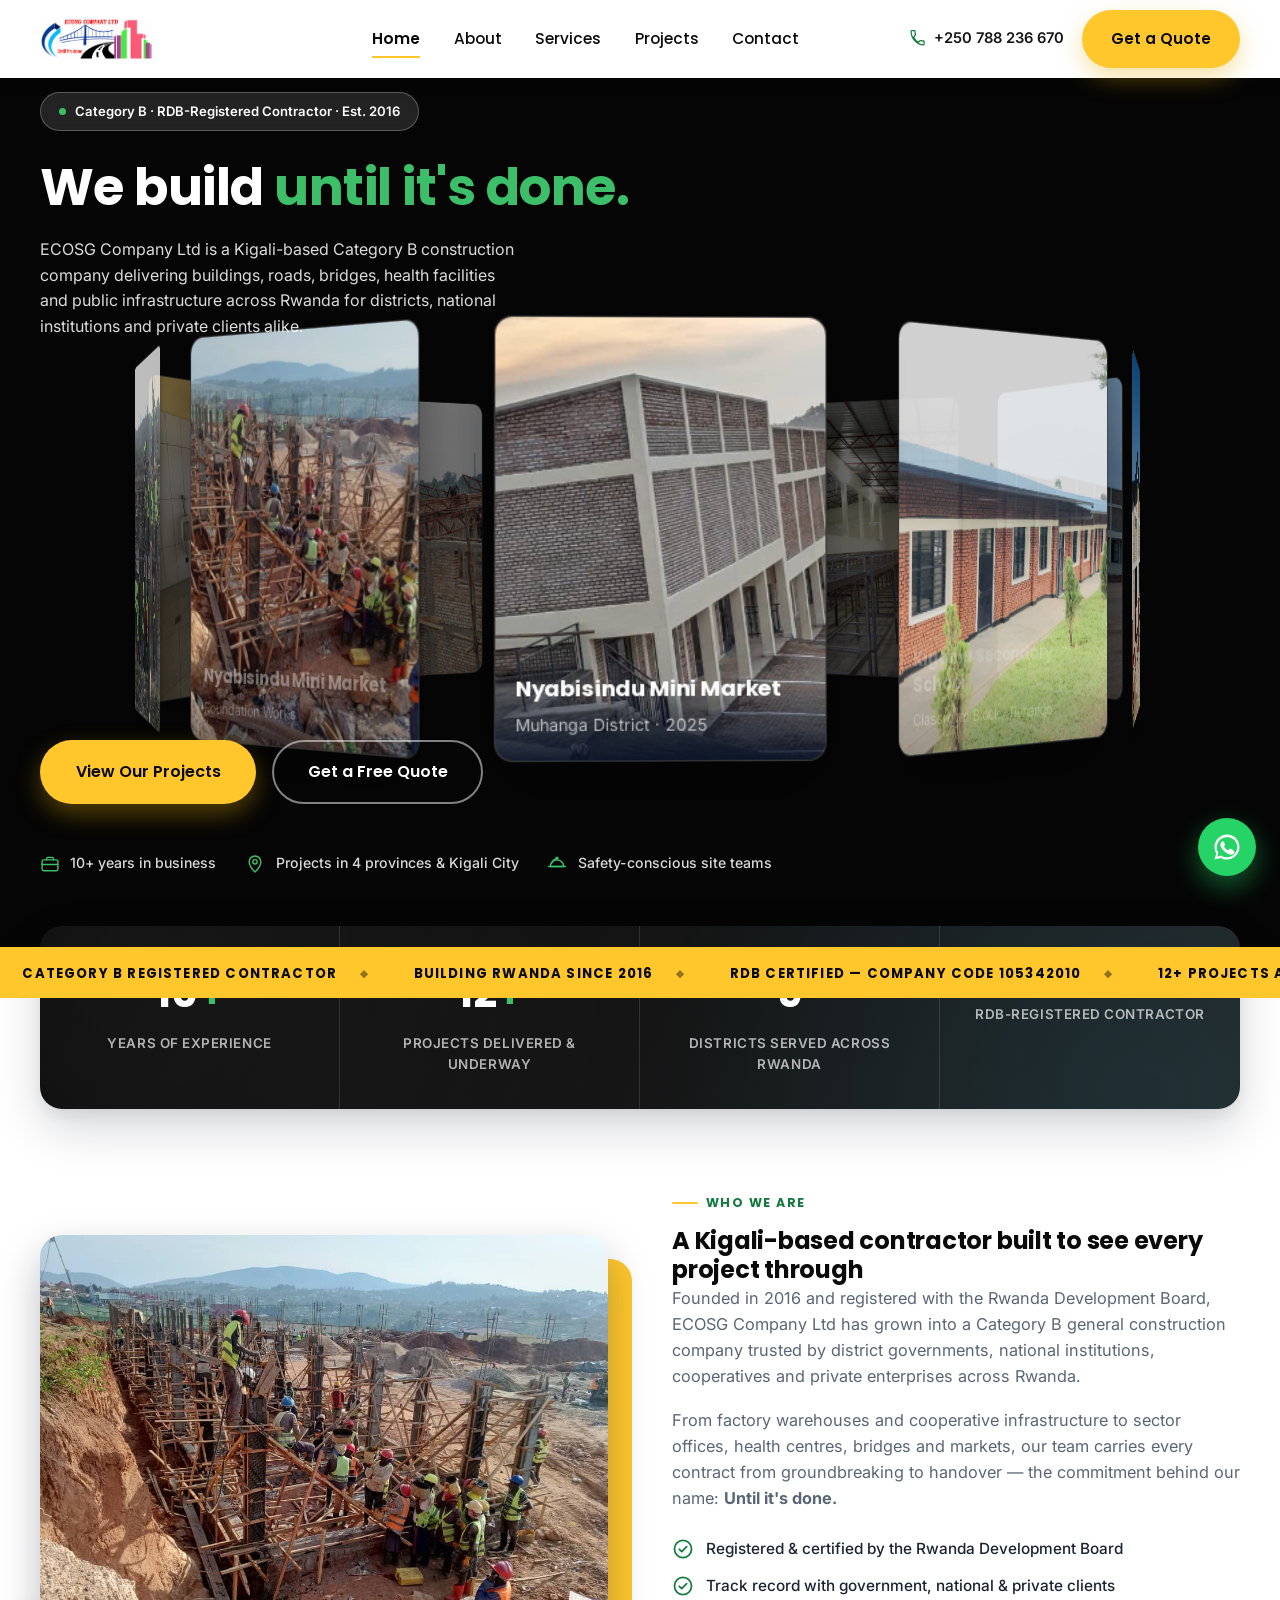
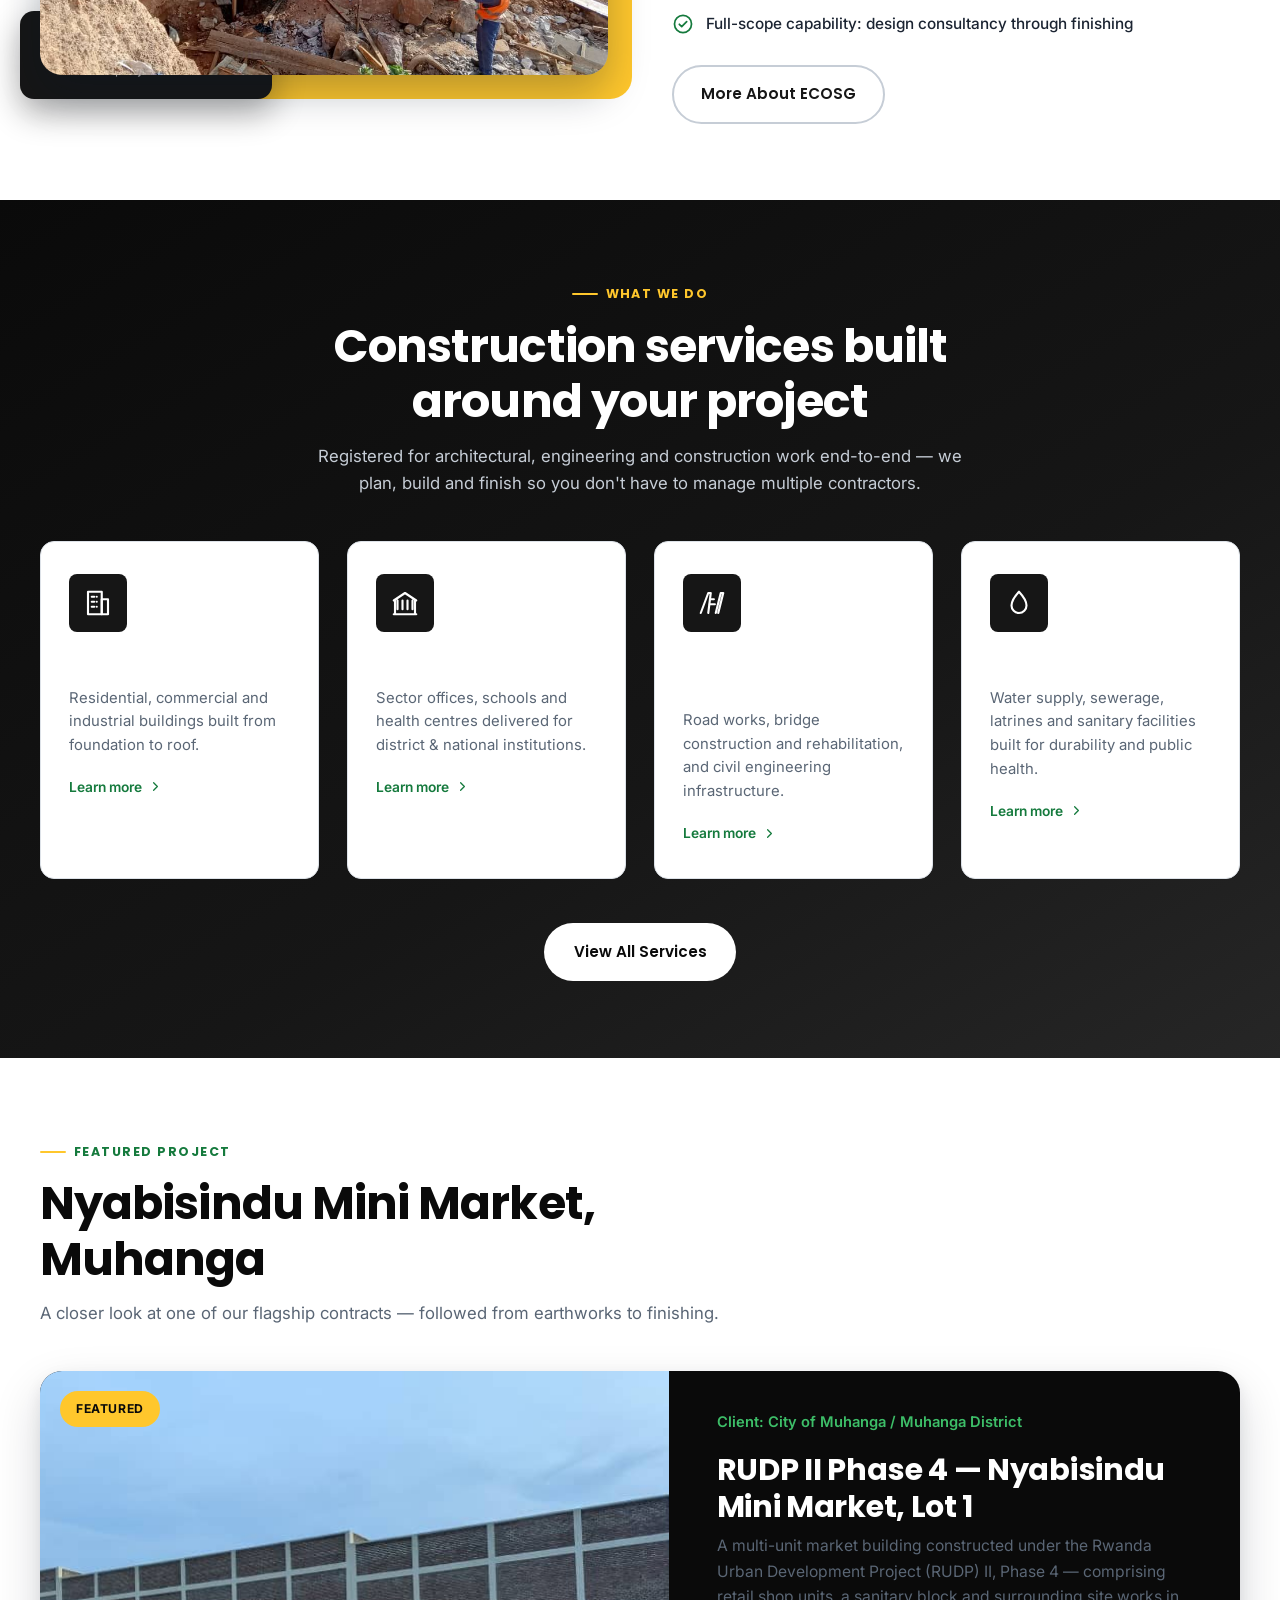
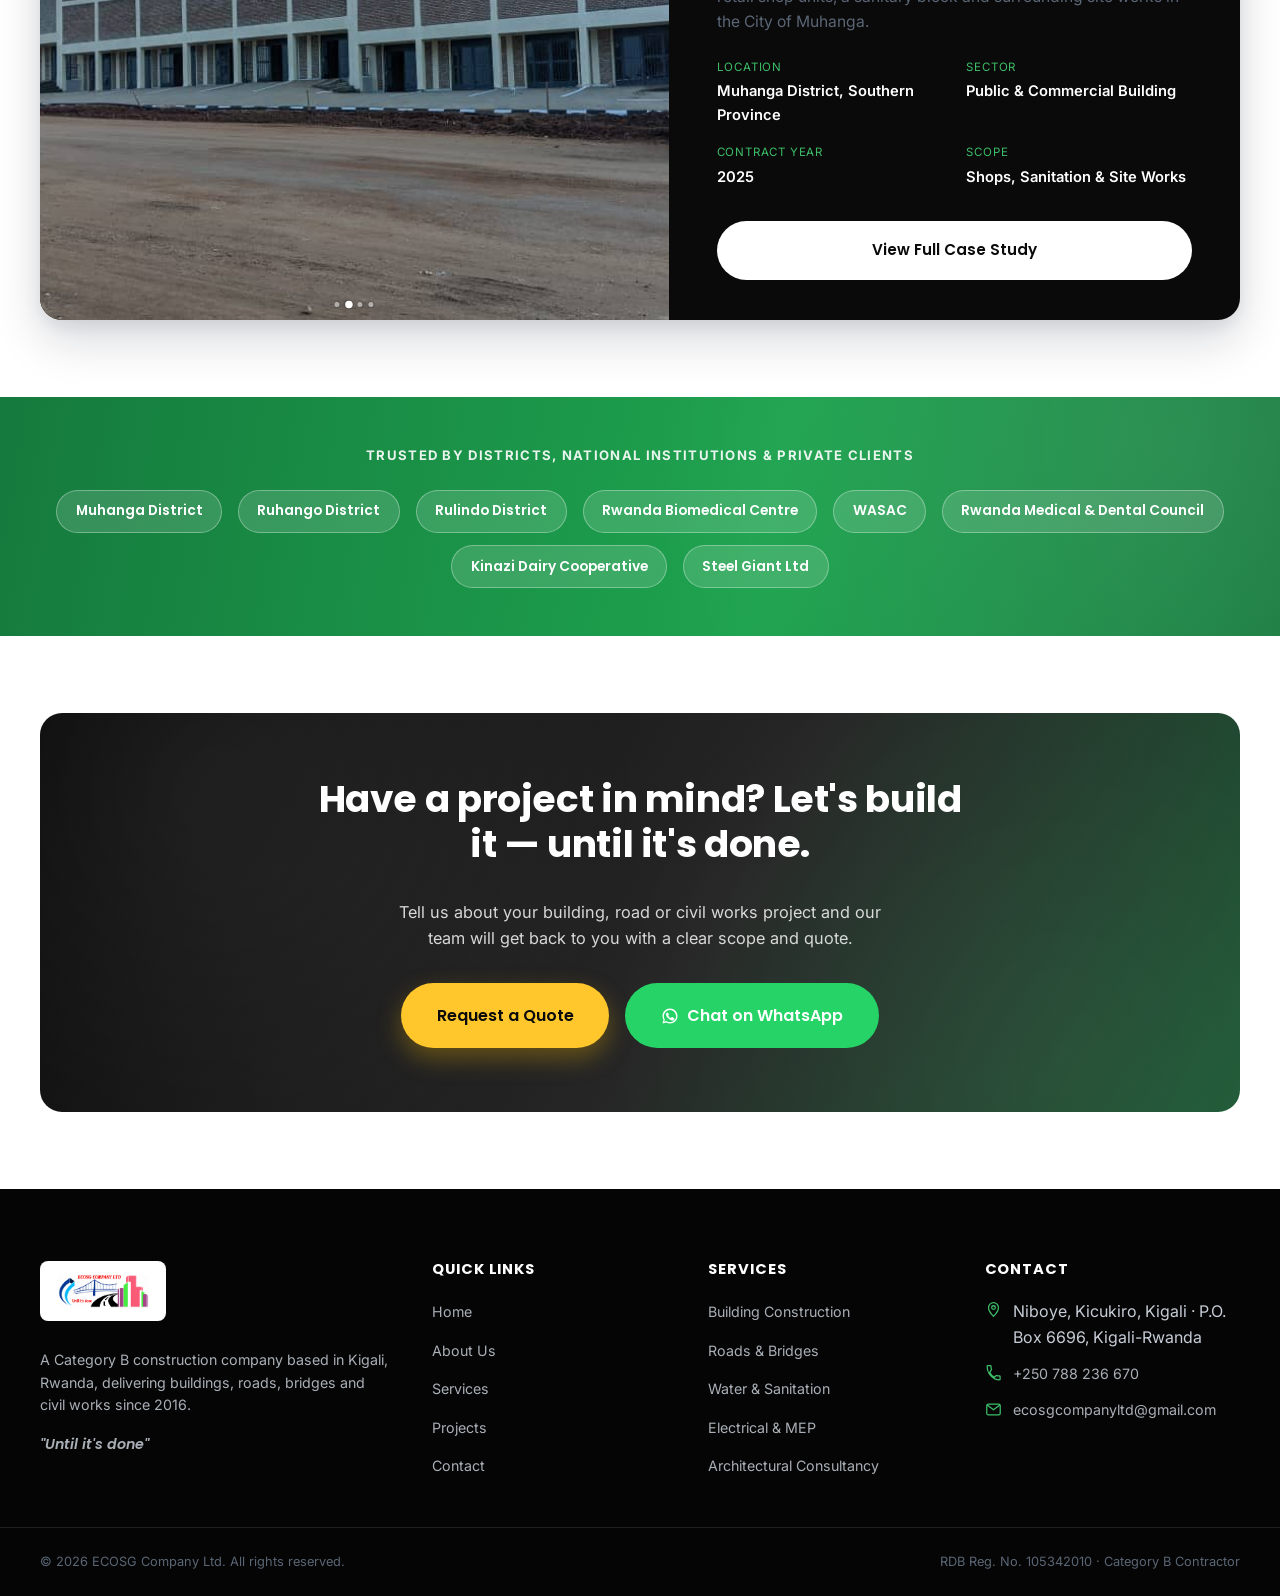
==== commit 752856a9: "Enlarge the hero cards and drop the desktop backdrop layout On wide screens the ring was an absolute" ====
--- a/index.html
+++ b/index.html
@@ -156,7 +156,6 @@
       </div>
     </div>
   </div>
-  <div class="hero-scroll"><span>Scroll</span><span class="hero-scroll-line"></span></div>
 </section>
 
 <!-- ============ TICKER ============ -->
--- a/css/style.css
+++ b/css/style.css
@@ -278,30 +278,18 @@
 }
 
 /* ================= Hero (home) ================= */
+/* The hero stacks at every width now: headline and paragraph, the gallery
+   band directly beneath them, then the buttons and stats. Because the copy
+   never overlays the photos there is no scrim, and the hero is as tall as its
+   content rather than pinned to 100vh. */
 .hero {
-  position: relative; min-height: 100vh; overflow: hidden; background: var(--navy-950);
-  /* Column flex so the two copy containers (which the gallery sits between)
-     stack instead of lining up side by side; centring moves to
-     justify-content now that the main axis is vertical. */
-  display: flex; flex-direction: column; justify-content: center; align-items: stretch;
-}
-/* Below 1024px the hero stacks (copy, gallery band, then the buttons), so the
-   copy never sits on the photos and no scrim is needed. The scrim only exists
-   for the wide-screen overlay layout. */
-@media (min-width: 1024px) {
-  .hero::after {
-    content: ''; position: absolute; inset: 0; pointer-events: none; z-index: 1;
-    /* Heavy on the left behind the copy, near-clear on the right so the
-       cards stay vivid. Kept to a single gradient — stacking a second one
-       darkened the photos noticeably. */
-    background:
-      linear-gradient(90deg, rgba(5,5,5,.94) 0%, rgba(5,5,5,.9) 32%, rgba(5,5,5,.62) 48%, rgba(5,5,5,.16) 70%, rgba(5,5,5,.08) 100%);
-  }
-}
-/* The hero copy is split in two containers with the gallery between them, so
-   the banner's vertical padding is split across them as well. */
-.hero-content { position: relative; z-index: 2; padding-block: 9rem 0; width: 100%; }
-.hero-content--actions { padding-block: 0 5rem; }
+  position: relative; overflow: hidden; background: var(--navy-950);
+  display: flex; flex-direction: column;
+}
+/* The copy is split in two containers with the gallery between them, so the
+   banner's vertical padding is split across them as well. */
+.hero-content { position: relative; z-index: 2; padding-block: 5.75rem 0; width: 100%; }
+.hero-content--actions { padding-block: 0 4.5rem; }
 
 .hero-badge {
   display: inline-flex; align-items: center; gap: .6rem; background: rgba(255,255,255,.12);
@@ -314,35 +302,22 @@
   color: #fff; font-size: clamp(1.9rem, 4.2vw, 3.2rem); max-width: 18ch; margin-bottom: 1.2rem;
 }
 .hero h1 em { color: var(--sky-400); font-style: normal; }
-.hero-lead { color: rgba(255,255,255,.86); font-size: clamp(.94rem, 1.25vw, 1.05rem); max-width: 48ch; margin-bottom: 2.1rem; }
+.hero-lead { color: rgba(255,255,255,.86); font-size: clamp(.94rem, 1.25vw, 1.05rem); max-width: 48ch; margin-bottom: 1.25rem; }
 .hero-actions { display: flex; flex-wrap: wrap; gap: 1rem; margin-bottom: 3rem; }
 .hero-meta { display: flex; flex-wrap: wrap; gap: 1.8rem; }
 .hero-meta-item { display: flex; align-items: center; gap: .65rem; color: rgba(255,255,255,.85); font-size: .88rem; font-weight: 500; }
 .hero-meta-item svg { width: 20px; height: 20px; color: var(--sky-400); flex-shrink: 0; }
-.hero-scroll {
-  position: absolute; bottom: 1.9rem; left: 50%; transform: translateX(-50%); z-index: 2;
-  display: flex; flex-direction: column; align-items: center; gap: .5rem; color: rgba(255,255,255,.7);
-  font-size: .72rem; letter-spacing: .1em; text-transform: uppercase;
-}
-.hero-scroll-line { width: 1px; height: 34px; background: linear-gradient(180deg, rgba(255,255,255,.9), transparent); animation: scrollpulse 2s infinite; }
-@keyframes scrollpulse { 0%,100% { opacity: .3; } 50% { opacity: 1; } }
-
-/* ---- Stacked hero for phones/tablets: headline and paragraph, then the
-   gallery band, then the buttons and stats. Overlaying copy and cards at
-   this width left them drifting behind each other, which read as clutter.
+/* ---- Phones and tablets: same stack, tightened so the gallery band still
+   breaks the fold rather than sitting entirely off-screen on a phone.
    Must sit after the base .hero rules above — same specificity, so order
    decides which wins. ---- */
 @media (max-width: 1023px) {
-  .hero { display: flex; flex-direction: column; min-height: 0; padding-top: 5.25rem; }
-  .hero-content { order: 1; padding-block: .75rem 0; }
-  .circular-gallery--hero { order: 2; margin-bottom: 1.6rem; }
-  .hero-content--actions { order: 3; padding-block: 0 2.5rem; }
-  .hero-scroll { display: none; }
-  /* Tightened so the gallery below the copy still breaks the fold rather
-     than sitting entirely off-screen on a phone. */
+  .hero { padding-top: 5.25rem; }
+  .hero-content { padding-block: .75rem 0; }
+  .hero-content--actions { padding-block: 0 2.5rem; }
   .hero-badge { margin-bottom: 1rem; }
   .hero h1 { margin-bottom: .85rem; }
-  .hero-lead { margin-bottom: 1.5rem; }
+  .hero-lead { margin-bottom: 1.25rem; }
   .hero-actions { margin-bottom: 1.75rem; }
   .hero-meta { gap: .85rem 1.4rem; }
 }
@@ -537,40 +512,48 @@
   .circular-gallery-cap span { font-size: .6rem; }
 }
 
-/* ---- Hero modifier: fills the banner with the rotating cards.
-   Must stay after the base rules above — same specificity, so order decides.
-   Cards sit at ~2/3 of the orbit's spacing, which leaves a visible gap
-   between them as the ring turns. Radii are deliberately left large while
-   the cards are small — that gap is the effect. ---- */
+/* ---- Hero modifier: a full-width band of rotating cards sitting directly
+   under the hero paragraph. Must stay after the base rules above — same
+   specificity, so order decides.
+   Cards are sized to about 85% of the orbit's chord, so the ring reads as a
+   near-continuous run of photos with only a slim gap showing between them.
+   The band's height tracks the card height, leaving just enough room for the
+   drop shadows — extra height here only shows up as dead black space. ---- */
 .circular-gallery--hero {
-  /* Below 1024px this is an in-flow band above the copy, not a backdrop. */
   --gallery-radius: 225px; --gallery-card-w: 124px; --gallery-card-h: 166px;
   position: relative; z-index: 0;
-  width: 100%; height: 270px; margin-top: 0;
+  width: 100%; height: 200px; margin-top: 0; margin-bottom: 1.6rem;
   perspective: 1500px;
   /* Never intercept clicks meant for the hero copy/buttons. */
   pointer-events: none; cursor: default;
 }
 @media (min-width: 640px) {
   .circular-gallery--hero {
-    --gallery-radius: 330px; --gallery-card-w: 157px; --gallery-card-h: 210px;
-    height: 330px; perspective: 1700px;
+    --gallery-radius: 330px; --gallery-card-w: 171px; --gallery-card-h: 229px;
+    height: 265px; perspective: 1700px;
   }
 }
 @media (min-width: 1024px) {
   .circular-gallery--hero {
-    --gallery-radius: 480px; --gallery-card-w: 213px; --gallery-card-h: 287px;
-    perspective: 1900px;
-    /* Wide screens have room for the overlay layout: the ring becomes a
-       full-bleed backdrop behind the copy again. */
-    position: absolute; inset: 0; height: 100%;
-    /* Nudge the orbit right so the cards sit beside the left-aligned copy,
-       while keeping most of the ring on screen. */
-    transform: translateX(12%);
+    --gallery-radius: 480px; --gallery-card-w: 249px; --gallery-card-h: 333px;
+    height: 356px; perspective: 1900px; margin-bottom: 1.5rem;
   }
 }
 @media (min-width: 1440px) {
-  .circular-gallery--hero { --gallery-radius: 600px; --gallery-card-w: 237px; --gallery-card-h: 317px; }
+  .circular-gallery--hero {
+    --gallery-radius: 540px; --gallery-card-w: 285px; --gallery-card-h: 380px;
+    height: 400px; margin-bottom: 1.5rem;
+  }
+}
+/* Laptop screens are wide but short. At full size the ring pushed the CTAs
+   off the bottom, so below ~850px of viewport height the orbit scales down
+   instead — still reaching both edges, just on a shorter band. Comes after
+   the width tiers above: same specificity, so source order decides. */
+@media (min-width: 1024px) and (max-height: 850px) {
+  .circular-gallery--hero {
+    --gallery-radius: 455px; --gallery-card-w: 213px; --gallery-card-h: 285px;
+    height: 305px;
+  }
 }
 .circular-gallery--hero .circular-gallery-item {
   border-radius: var(--radius-md);
@@ -580,6 +563,11 @@
 .circular-gallery--hero .circular-gallery-cap { padding: .8rem .75rem .7rem; }
 .circular-gallery--hero .circular-gallery-cap h3 { font-size: .85rem; }
 .circular-gallery--hero .circular-gallery-cap span { font-size: .68rem; }
+@media (min-width: 1024px) {
+  .circular-gallery--hero .circular-gallery-cap { padding: 1.1rem .95rem .9rem; }
+  .circular-gallery--hero .circular-gallery-cap h3 { font-size: 1.02rem; }
+  .circular-gallery--hero .circular-gallery-cap span { font-size: .78rem; }
+}
 @media (max-width: 639px) {
   /* Cards are small here, so the label is trimmed to the project name. */
   .circular-gallery--hero .circular-gallery-cap { padding: .5rem .45rem .45rem; }
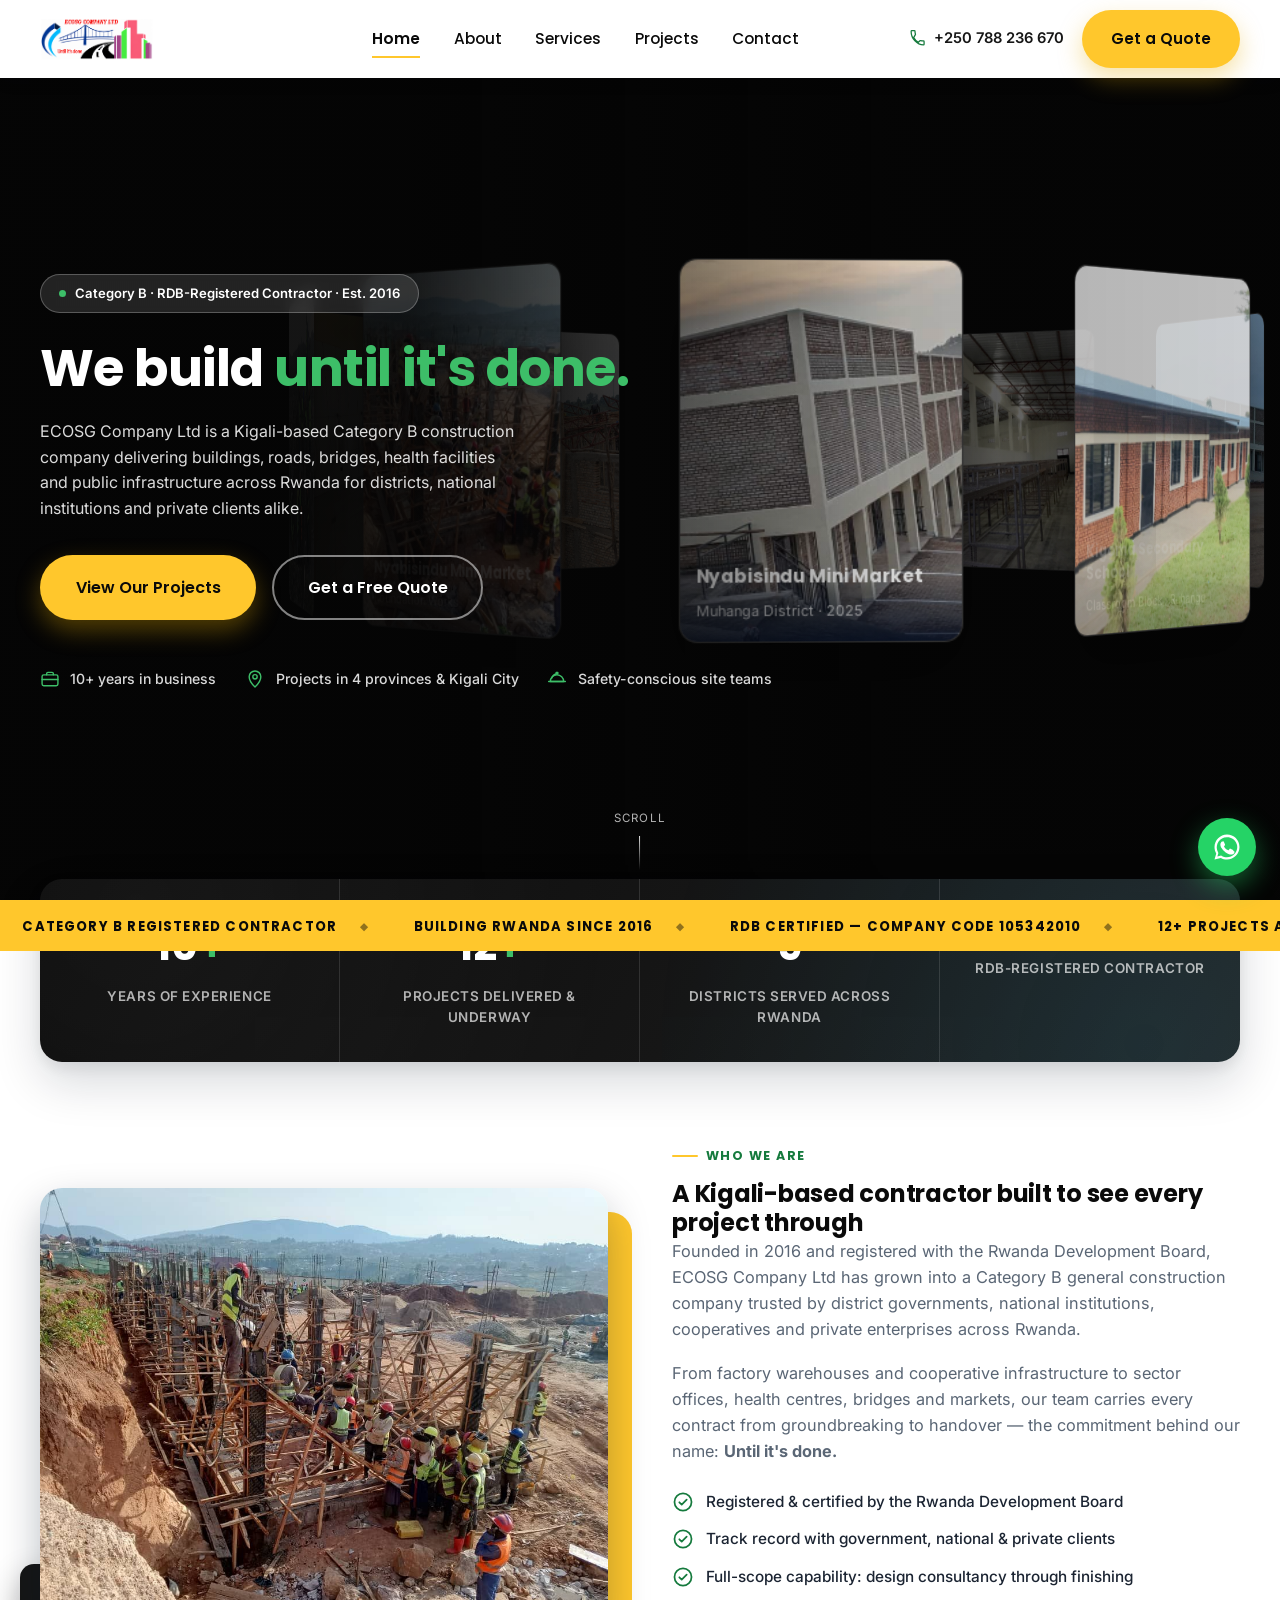
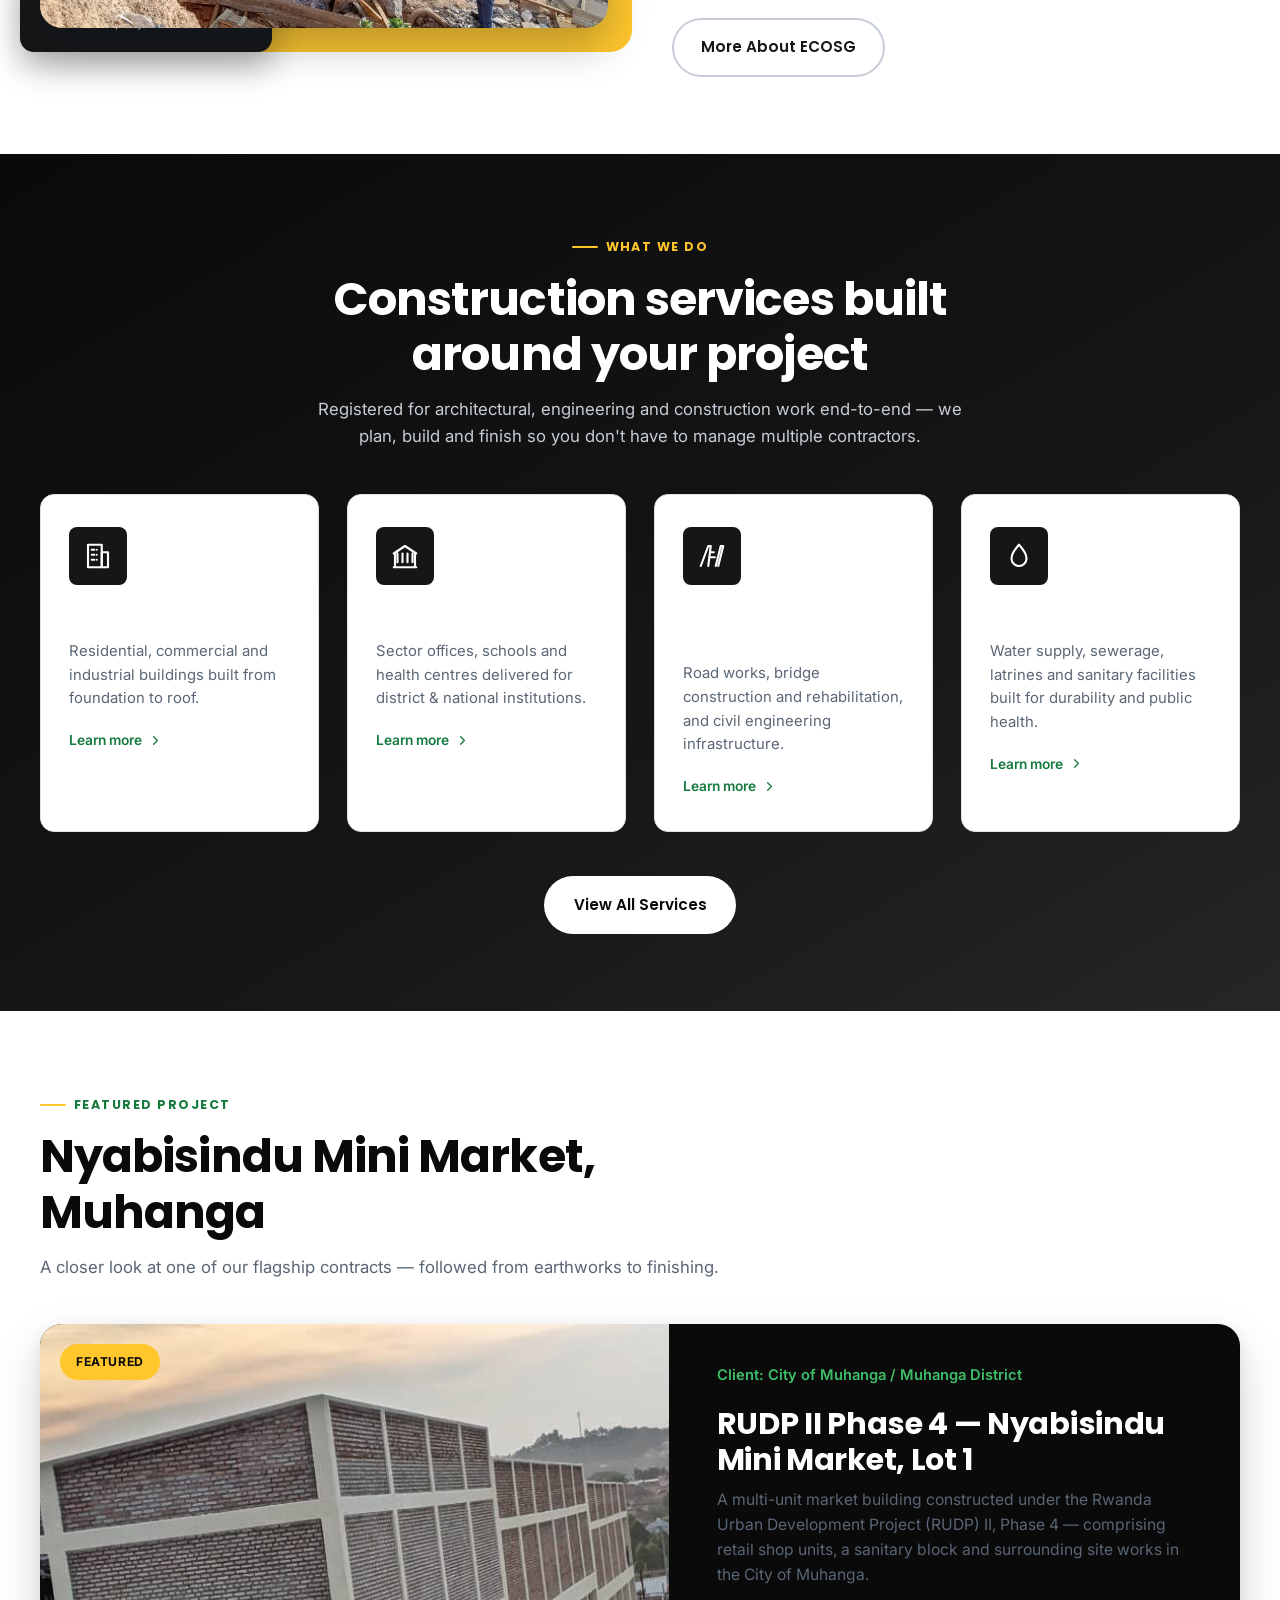
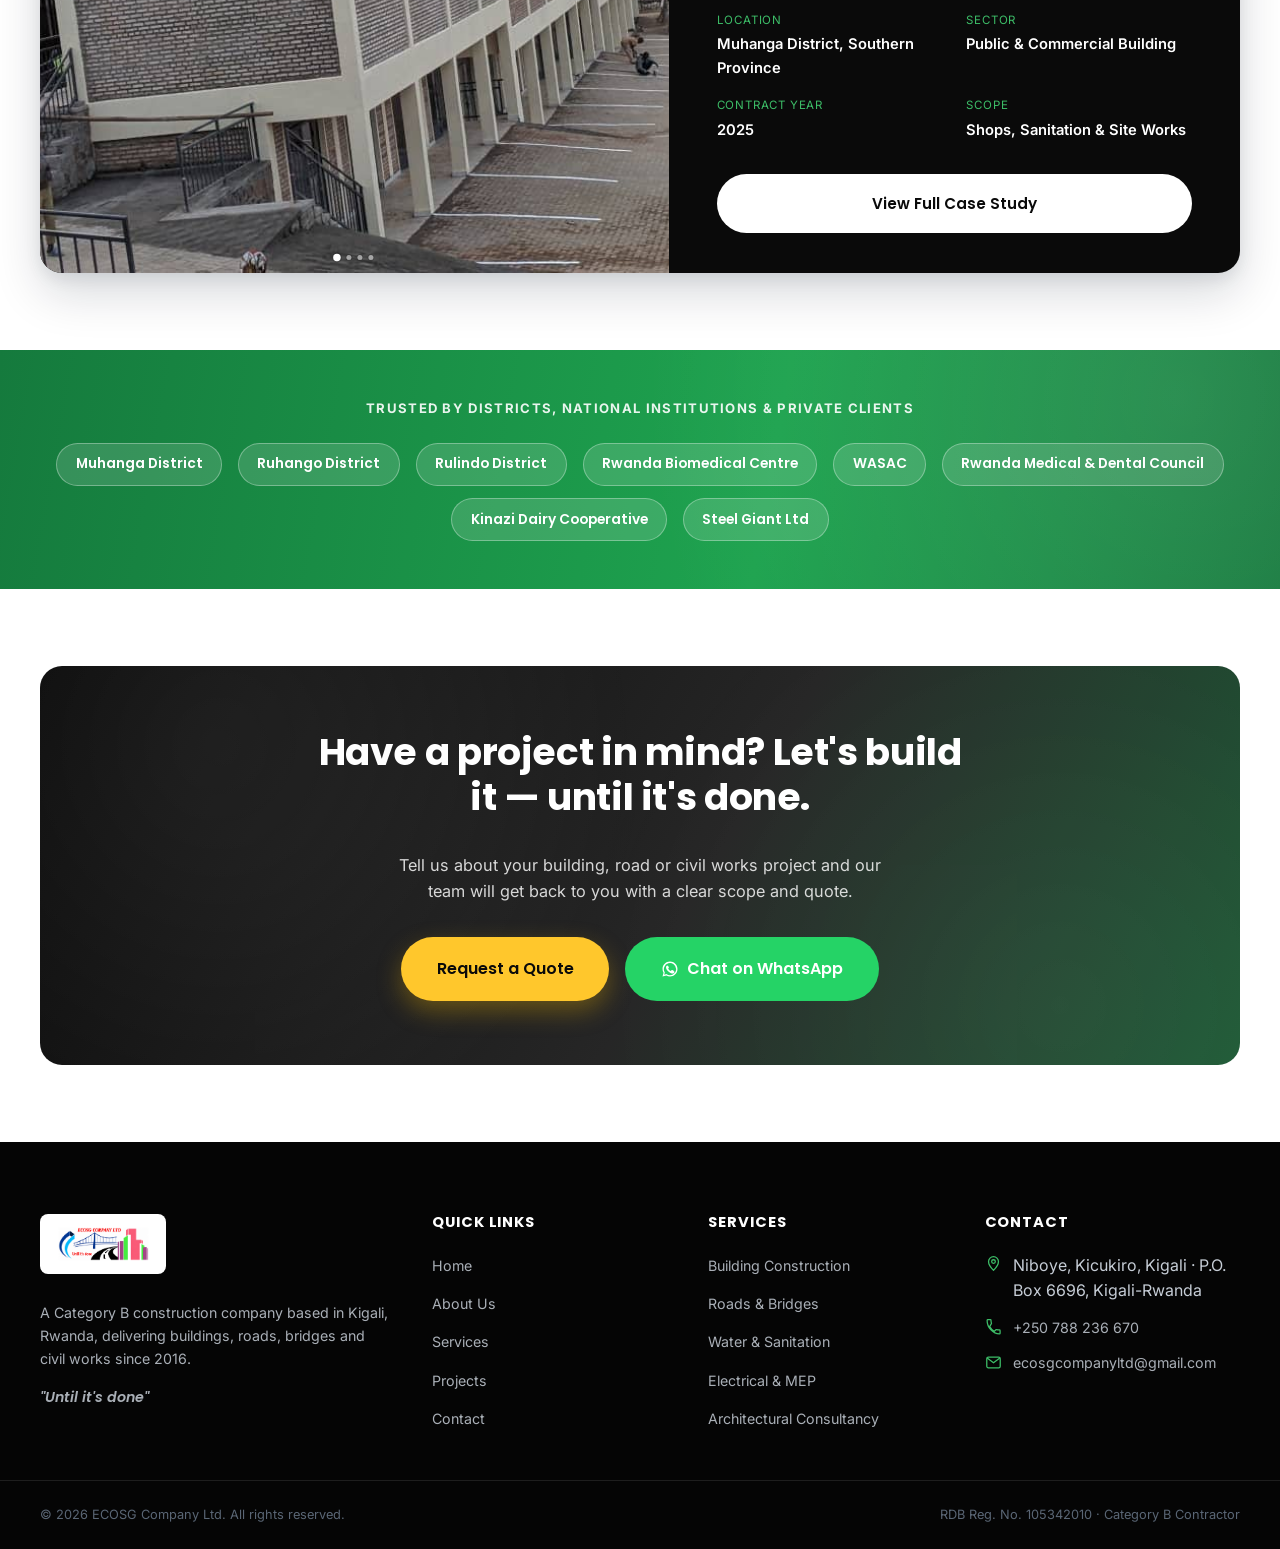
==== commit fac192d0: "Enlarge the phone hero cards and tuck them under the paragraph On a phone the cards sat small inside" ====
--- a/index.html
+++ b/index.html
@@ -156,6 +156,7 @@
       </div>
     </div>
   </div>
+  <div class="hero-scroll"><span>Scroll</span><span class="hero-scroll-line"></span></div>
 </section>
 
 <!-- ============ TICKER ============ -->
--- a/css/style.css
+++ b/css/style.css
@@ -278,18 +278,30 @@
 }
 
 /* ================= Hero (home) ================= */
-/* The hero stacks at every width now: headline and paragraph, the gallery
-   band directly beneath them, then the buttons and stats. Because the copy
-   never overlays the photos there is no scrim, and the hero is as tall as its
-   content rather than pinned to 100vh. */
 .hero {
-  position: relative; overflow: hidden; background: var(--navy-950);
-  display: flex; flex-direction: column;
-}
-/* The copy is split in two containers with the gallery between them, so the
-   banner's vertical padding is split across them as well. */
-.hero-content { position: relative; z-index: 2; padding-block: 5.75rem 0; width: 100%; }
-.hero-content--actions { padding-block: 0 4.5rem; }
+  position: relative; min-height: 100vh; overflow: hidden; background: var(--navy-950);
+  /* Column flex so the two copy containers (which the gallery sits between)
+     stack instead of lining up side by side; centring moves to
+     justify-content now that the main axis is vertical. */
+  display: flex; flex-direction: column; justify-content: center; align-items: stretch;
+}
+/* Below 1024px the hero stacks (copy, gallery band, then the buttons), so the
+   copy never sits on the photos and no scrim is needed. The scrim only exists
+   for the wide-screen overlay layout. */
+@media (min-width: 1024px) {
+  .hero::after {
+    content: ''; position: absolute; inset: 0; pointer-events: none; z-index: 1;
+    /* Heavy on the left behind the copy, near-clear on the right so the
+       cards stay vivid. Kept to a single gradient — stacking a second one
+       darkened the photos noticeably. */
+    background:
+      linear-gradient(90deg, rgba(5,5,5,.94) 0%, rgba(5,5,5,.9) 32%, rgba(5,5,5,.62) 48%, rgba(5,5,5,.16) 70%, rgba(5,5,5,.08) 100%);
+  }
+}
+/* The hero copy is split in two containers with the gallery between them, so
+   the banner's vertical padding is split across them as well. */
+.hero-content { position: relative; z-index: 2; padding-block: 9rem 0; width: 100%; }
+.hero-content--actions { padding-block: 0 5rem; }
 
 .hero-badge {
   display: inline-flex; align-items: center; gap: .6rem; background: rgba(255,255,255,.12);
@@ -302,24 +314,43 @@
   color: #fff; font-size: clamp(1.9rem, 4.2vw, 3.2rem); max-width: 18ch; margin-bottom: 1.2rem;
 }
 .hero h1 em { color: var(--sky-400); font-style: normal; }
-.hero-lead { color: rgba(255,255,255,.86); font-size: clamp(.94rem, 1.25vw, 1.05rem); max-width: 48ch; margin-bottom: 1.25rem; }
+.hero-lead { color: rgba(255,255,255,.86); font-size: clamp(.94rem, 1.25vw, 1.05rem); max-width: 48ch; margin-bottom: 2.1rem; }
 .hero-actions { display: flex; flex-wrap: wrap; gap: 1rem; margin-bottom: 3rem; }
 .hero-meta { display: flex; flex-wrap: wrap; gap: 1.8rem; }
 .hero-meta-item { display: flex; align-items: center; gap: .65rem; color: rgba(255,255,255,.85); font-size: .88rem; font-weight: 500; }
 .hero-meta-item svg { width: 20px; height: 20px; color: var(--sky-400); flex-shrink: 0; }
-/* ---- Phones and tablets: same stack, tightened so the gallery band still
-   breaks the fold rather than sitting entirely off-screen on a phone.
+.hero-scroll {
+  position: absolute; bottom: 1.9rem; left: 50%; transform: translateX(-50%); z-index: 2;
+  display: flex; flex-direction: column; align-items: center; gap: .5rem; color: rgba(255,255,255,.7);
+  font-size: .72rem; letter-spacing: .1em; text-transform: uppercase;
+}
+.hero-scroll-line { width: 1px; height: 34px; background: linear-gradient(180deg, rgba(255,255,255,.9), transparent); animation: scrollpulse 2s infinite; }
+@keyframes scrollpulse { 0%,100% { opacity: .3; } 50% { opacity: 1; } }
+
+/* ---- Stacked hero for phones/tablets: headline and paragraph, then the
+   gallery band, then the buttons and stats. Overlaying copy and cards at
+   this width left them drifting behind each other, which read as clutter.
    Must sit after the base .hero rules above — same specificity, so order
    decides which wins. ---- */
 @media (max-width: 1023px) {
-  .hero { padding-top: 5.25rem; }
-  .hero-content { padding-block: .75rem 0; }
-  .hero-content--actions { padding-block: 0 2.5rem; }
+  .hero { display: flex; flex-direction: column; min-height: 0; padding-top: 5.25rem; }
+  .hero-content { order: 1; padding-block: .75rem 0; }
+  .circular-gallery--hero { order: 2; margin-bottom: 1.6rem; }
+  .hero-content--actions { order: 3; padding-block: 0 2.5rem; }
+  .hero-scroll { display: none; }
+  /* Tightened so the gallery below the copy still breaks the fold rather
+     than sitting entirely off-screen on a phone. */
   .hero-badge { margin-bottom: 1rem; }
   .hero h1 { margin-bottom: .85rem; }
-  .hero-lead { margin-bottom: 1.25rem; }
+  .hero-lead { margin-bottom: 1.5rem; }
   .hero-actions { margin-bottom: 1.75rem; }
   .hero-meta { gap: .85rem 1.4rem; }
+}
+/* ---- Phone only: sit the gallery band directly under the paragraph. The
+   tablet gap above reads as breathing room at that width, but on a phone it
+   pushed the cards away from the copy they belong to. ---- */
+@media (max-width: 639px) {
+  .hero-lead { margin-bottom: .8rem; }
 }
 
 /* The hero's rotating gallery backdrop is styled with the
@@ -512,48 +543,43 @@
   .circular-gallery-cap span { font-size: .6rem; }
 }
 
-/* ---- Hero modifier: a full-width band of rotating cards sitting directly
-   under the hero paragraph. Must stay after the base rules above — same
-   specificity, so order decides.
-   Cards are sized to about 85% of the orbit's chord, so the ring reads as a
-   near-continuous run of photos with only a slim gap showing between them.
-   The band's height tracks the card height, leaving just enough room for the
-   drop shadows — extra height here only shows up as dead black space. ---- */
+/* ---- Hero modifier: fills the banner with the rotating cards.
+   Must stay after the base rules above — same specificity, so order decides.
+   Cards sit at ~2/3 of the orbit's spacing, which leaves a visible gap
+   between them as the ring turns. Radii are deliberately left large while
+   the cards are small — that gap is the effect. ---- */
 .circular-gallery--hero {
-  --gallery-radius: 225px; --gallery-card-w: 124px; --gallery-card-h: 166px;
+  /* Phone values. Below 1024px this is an in-flow band between the copy and
+     the buttons, not a backdrop. The band is sized to just clear the front
+     card once perspective scales it up (200px x 1400/(1400-280) = 250px), so
+     there's no dead space padding the cards away from the paragraph above. */
+  --gallery-radius: 280px; --gallery-card-w: 150px; --gallery-card-h: 200px;
   position: relative; z-index: 0;
-  width: 100%; height: 200px; margin-top: 0; margin-bottom: 1.6rem;
-  perspective: 1500px;
+  width: 100%; height: 262px; margin-top: 0;
+  perspective: 1400px;
   /* Never intercept clicks meant for the hero copy/buttons. */
   pointer-events: none; cursor: default;
 }
 @media (min-width: 640px) {
   .circular-gallery--hero {
-    --gallery-radius: 330px; --gallery-card-w: 171px; --gallery-card-h: 229px;
-    height: 265px; perspective: 1700px;
+    --gallery-radius: 330px; --gallery-card-w: 157px; --gallery-card-h: 210px;
+    height: 330px; perspective: 1700px;
   }
 }
 @media (min-width: 1024px) {
   .circular-gallery--hero {
-    --gallery-radius: 480px; --gallery-card-w: 249px; --gallery-card-h: 333px;
-    height: 356px; perspective: 1900px; margin-bottom: 1.5rem;
+    --gallery-radius: 480px; --gallery-card-w: 213px; --gallery-card-h: 287px;
+    perspective: 1900px;
+    /* Wide screens have room for the overlay layout: the ring becomes a
+       full-bleed backdrop behind the copy again. */
+    position: absolute; inset: 0; height: 100%;
+    /* Nudge the orbit right so the cards sit beside the left-aligned copy,
+       while keeping most of the ring on screen. */
+    transform: translateX(12%);
   }
 }
 @media (min-width: 1440px) {
-  .circular-gallery--hero {
-    --gallery-radius: 540px; --gallery-card-w: 285px; --gallery-card-h: 380px;
-    height: 400px; margin-bottom: 1.5rem;
-  }
-}
-/* Laptop screens are wide but short. At full size the ring pushed the CTAs
-   off the bottom, so below ~850px of viewport height the orbit scales down
-   instead — still reaching both edges, just on a shorter band. Comes after
-   the width tiers above: same specificity, so source order decides. */
-@media (min-width: 1024px) and (max-height: 850px) {
-  .circular-gallery--hero {
-    --gallery-radius: 455px; --gallery-card-w: 213px; --gallery-card-h: 285px;
-    height: 305px;
-  }
+  .circular-gallery--hero { --gallery-radius: 600px; --gallery-card-w: 237px; --gallery-card-h: 317px; }
 }
 .circular-gallery--hero .circular-gallery-item {
   border-radius: var(--radius-md);
@@ -563,15 +589,10 @@
 .circular-gallery--hero .circular-gallery-cap { padding: .8rem .75rem .7rem; }
 .circular-gallery--hero .circular-gallery-cap h3 { font-size: .85rem; }
 .circular-gallery--hero .circular-gallery-cap span { font-size: .68rem; }
-@media (min-width: 1024px) {
-  .circular-gallery--hero .circular-gallery-cap { padding: 1.1rem .95rem .9rem; }
-  .circular-gallery--hero .circular-gallery-cap h3 { font-size: 1.02rem; }
-  .circular-gallery--hero .circular-gallery-cap span { font-size: .78rem; }
-}
 @media (max-width: 639px) {
-  /* Cards are small here, so the label is trimmed to the project name. */
-  .circular-gallery--hero .circular-gallery-cap { padding: .5rem .45rem .45rem; }
-  .circular-gallery--hero .circular-gallery-cap h3 { font-size: .62rem; }
+  /* Narrow cards, so the label is trimmed to the project name. */
+  .circular-gallery--hero .circular-gallery-cap { padding: .7rem .6rem .6rem; }
+  .circular-gallery--hero .circular-gallery-cap h3 { font-size: .74rem; }
   .circular-gallery--hero .circular-gallery-cap span { display: none; }
 }
 
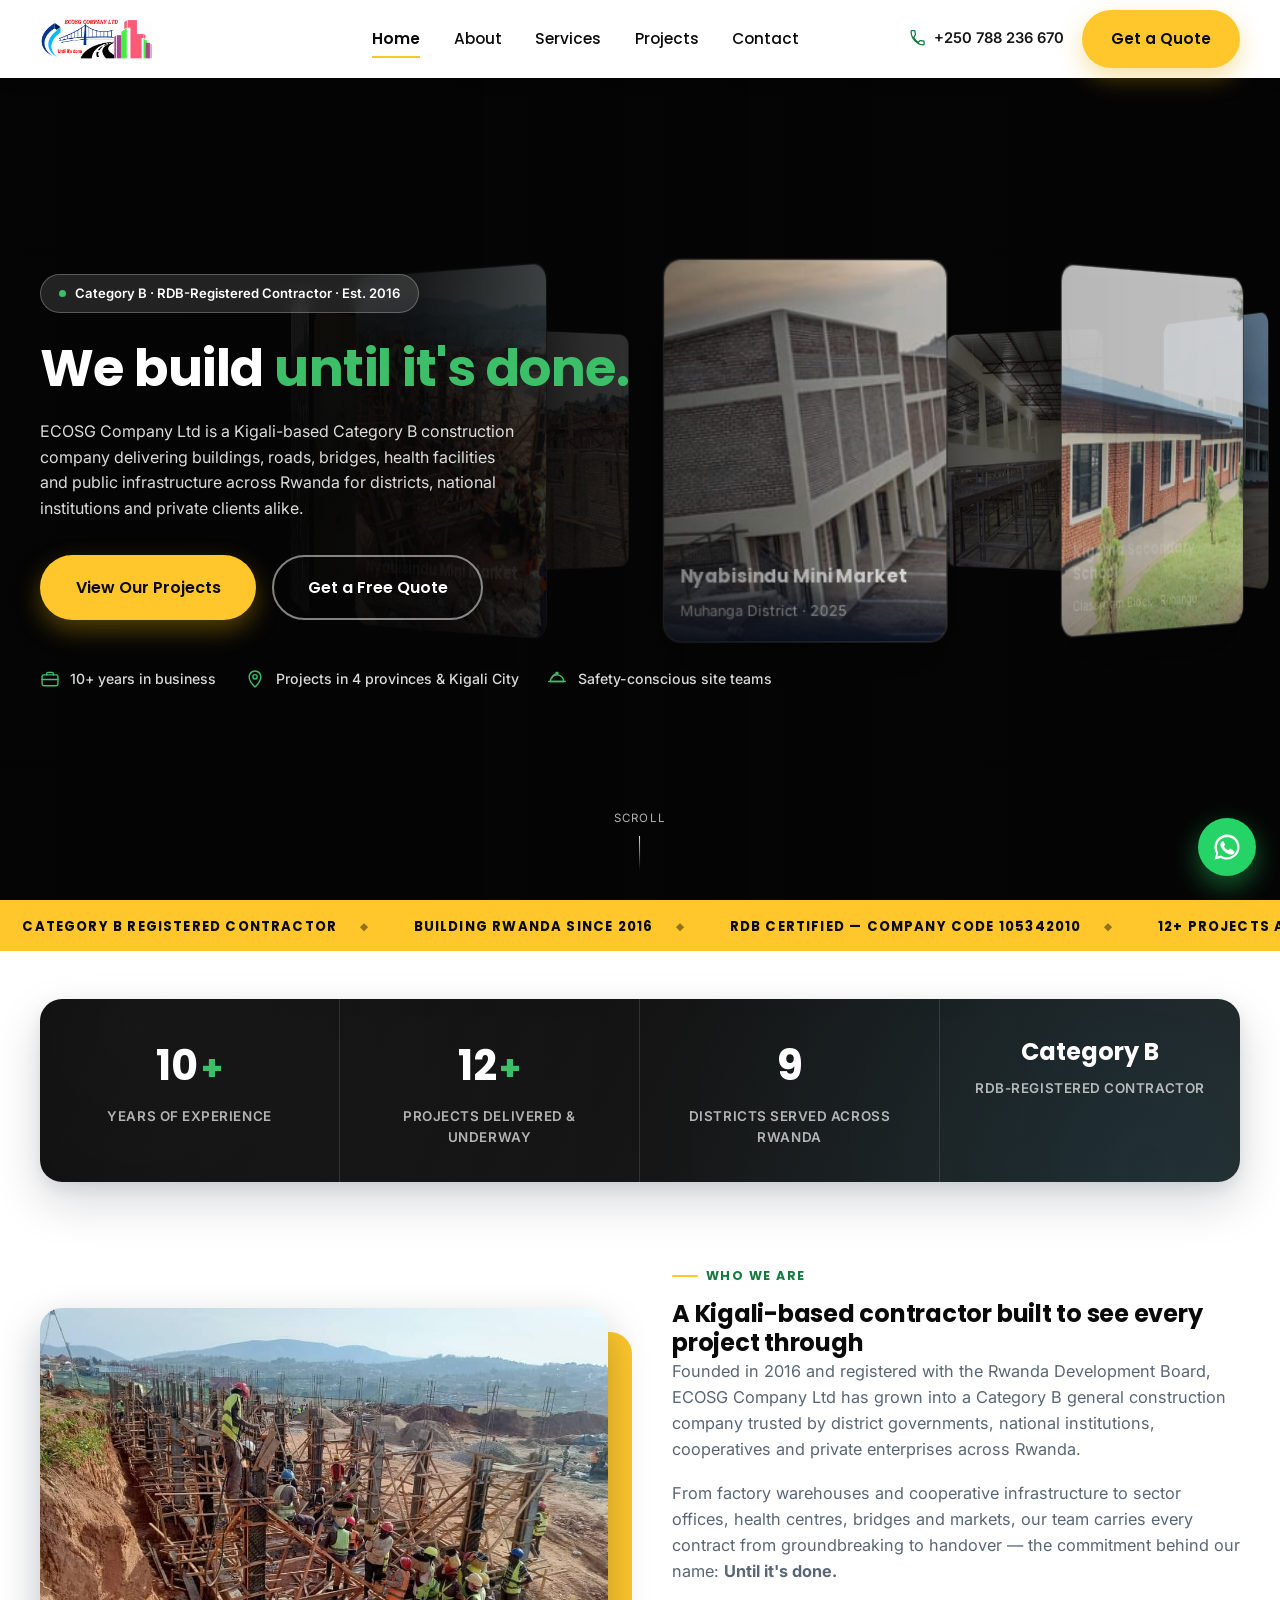
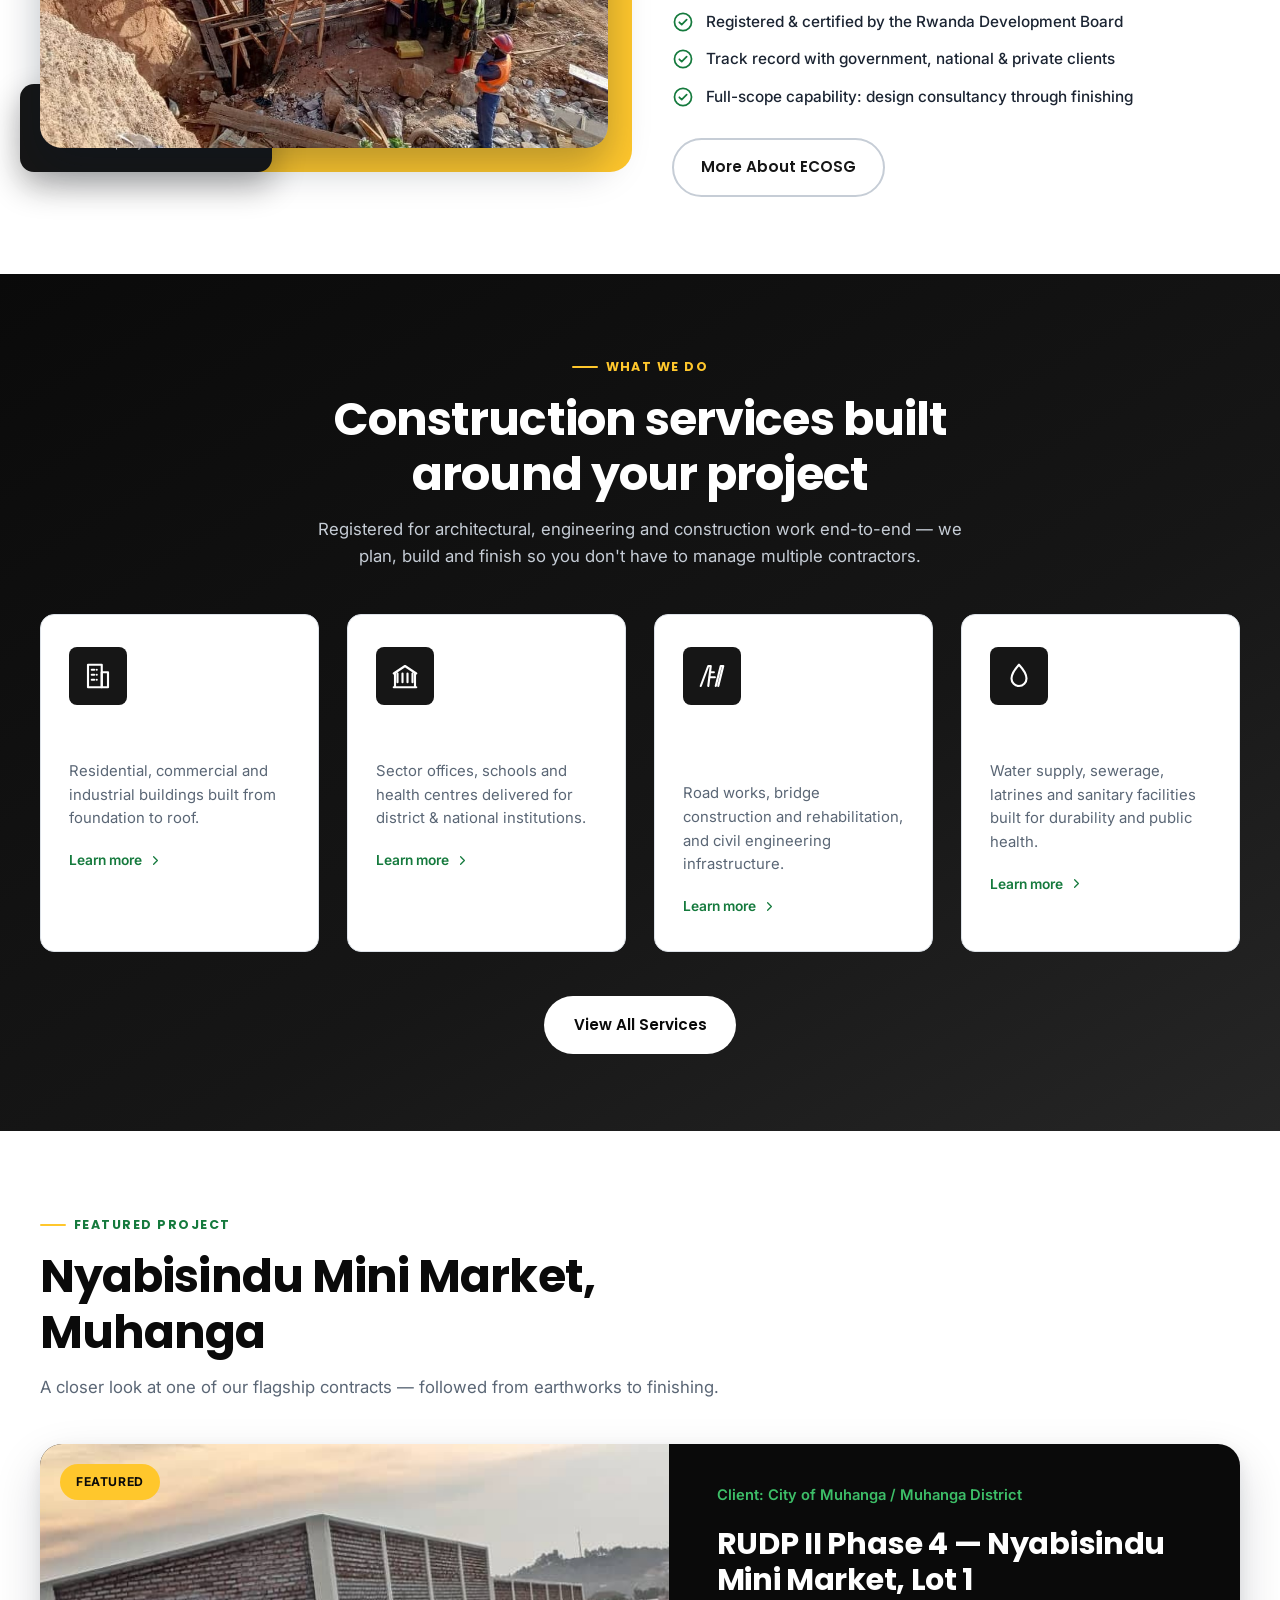
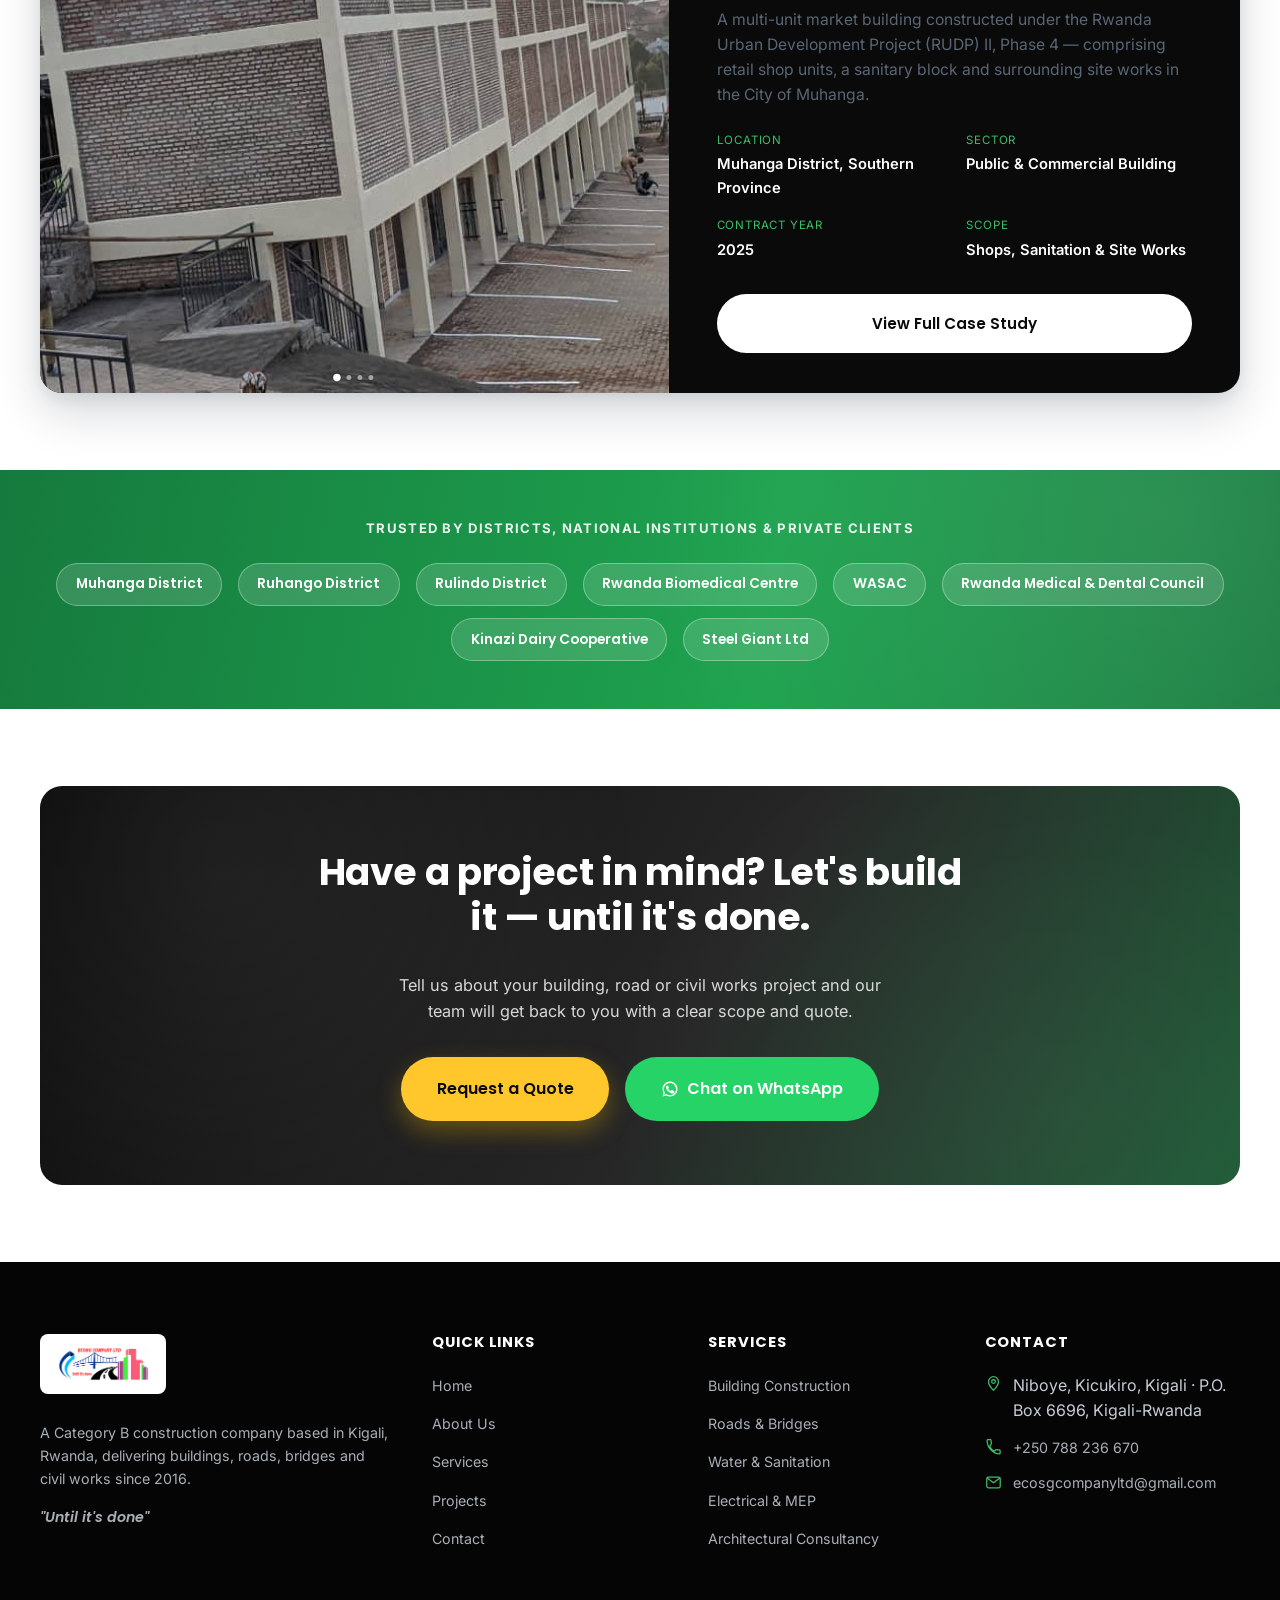
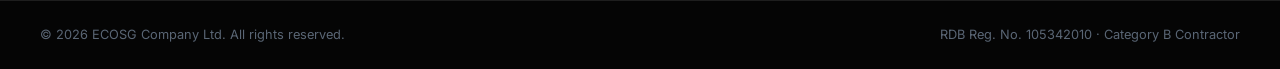
==== commit 938590c4: "Cut the home page from 1.6 MB to 524 KB The site was shipping every photo at full size no matter how" ====
--- a/index.html
+++ b/index.html
@@ -24,7 +24,7 @@
 <link rel="preconnect" href="https://fonts.googleapis.com">
 <link rel="preconnect" href="https://fonts.gstatic.com" crossorigin>
 <link href="https://fonts.googleapis.com/css2?family=Inter:wght@400;500;600;700&family=Poppins:wght@600;700&display=swap" rel="stylesheet">
-<link rel="stylesheet" href="css/style.css?v=20260918">
+<link rel="stylesheet" href="css/style.css?v=20260919">
 
 <script type="application/ld+json">
 {
@@ -56,7 +56,7 @@
 <header class="site-header" id="siteHeader">
   <div class="container header-inner">
     <a href="index.html" class="brand" aria-label="ECOSG Company Ltd — Home">
-      <img src="assets/img/logo-full.png" alt="ECOSG Company Ltd logo" class="brand-logo" width="972" height="362">
+      <img src="assets/img/logo-full.png" alt="ECOSG Company Ltd logo" class="brand-logo" width="400" height="149">
     </a>
     <div class="nav-scrim" id="navScrim"></div>
     <nav class="main-nav" id="mainNav" aria-label="Primary">
@@ -95,43 +95,43 @@
   <div class="circular-gallery circular-gallery--hero" id="circularGallery" aria-hidden="true">
     <div class="circular-gallery-track" id="circularGalleryTrack">
       <div class="circular-gallery-item" style="transform: rotateY(0deg) translateZ(var(--gallery-radius))">
-        <img src="assets/img/nyabisindu-07-exterior-complete.jpg" alt="" loading="eager">
+        <img width="480" height="270" src="assets/img/nyabisindu-07-exterior-complete-480.jpg" srcset="assets/img/nyabisindu-07-exterior-complete-480.jpg 480w, assets/img/nyabisindu-07-exterior-complete-720.jpg 720w" sizes="(min-width: 1024px) 350px, (min-width: 640px) 260px, 190px" alt="" loading="eager">
         <div class="circular-gallery-cap"><h3>Nyabisindu Mini Market</h3><span>Muhanga District &middot; 2025</span></div>
       </div>
       <div class="circular-gallery-item" style="transform: rotateY(36deg) translateZ(var(--gallery-radius))">
-        <img src="assets/img/kigoma-05-classroom-block-finished.jpg" alt="" loading="eager">
+        <img width="480" height="360" src="assets/img/kigoma-05-classroom-block-finished-480.jpg" srcset="assets/img/kigoma-05-classroom-block-finished-480.jpg 480w, assets/img/kigoma-05-classroom-block-finished-720.jpg 720w, assets/img/kigoma-05-classroom-block-finished-1000.jpg 1000w" sizes="(min-width: 1024px) 350px, (min-width: 640px) 260px, 190px" alt="" loading="eager">
         <div class="circular-gallery-cap"><h3>Kigoma Secondary School</h3><span>Classroom Block &middot; Ruhango</span></div>
       </div>
       <div class="circular-gallery-item" style="transform: rotateY(72deg) translateZ(var(--gallery-radius))">
-        <img src="assets/img/kigoma-07-dormitory-drying-yard.jpg" alt="" loading="lazy">
+        <img width="480" height="360" src="assets/img/kigoma-07-dormitory-drying-yard-480.jpg" srcset="assets/img/kigoma-07-dormitory-drying-yard-480.jpg 480w, assets/img/kigoma-07-dormitory-drying-yard-720.jpg 720w, assets/img/kigoma-07-dormitory-drying-yard-1000.jpg 1000w" sizes="(min-width: 1024px) 350px, (min-width: 640px) 260px, 190px" alt="" loading="lazy">
         <div class="circular-gallery-cap"><h3>Kigoma Secondary School</h3><span>Dormitory Block &middot; Ruhango</span></div>
       </div>
       <div class="circular-gallery-item" style="transform: rotateY(108deg) translateZ(var(--gallery-radius))">
-        <img src="assets/img/nyabisindu-06-exterior-dusk.jpg" alt="" loading="lazy">
+        <img width="480" height="270" src="assets/img/nyabisindu-06-exterior-dusk-480.jpg" srcset="assets/img/nyabisindu-06-exterior-dusk-480.jpg 480w, assets/img/nyabisindu-06-exterior-dusk-720.jpg 720w" sizes="(min-width: 1024px) 350px, (min-width: 640px) 260px, 190px" alt="" loading="lazy">
         <div class="circular-gallery-cap"><h3>Nyabisindu Mini Market</h3><span>Exterior at Dusk</span></div>
       </div>
       <div class="circular-gallery-item" style="transform: rotateY(144deg) translateZ(var(--gallery-radius))">
-        <img src="assets/img/kigoma-06-dormitory-interior.jpg" alt="" loading="lazy">
+        <img width="480" height="360" src="assets/img/kigoma-06-dormitory-interior-480.jpg" srcset="assets/img/kigoma-06-dormitory-interior-480.jpg 480w, assets/img/kigoma-06-dormitory-interior-720.jpg 720w, assets/img/kigoma-06-dormitory-interior-1000.jpg 1000w" sizes="(min-width: 1024px) 350px, (min-width: 640px) 260px, 190px" alt="" loading="lazy">
         <div class="circular-gallery-cap"><h3>Kigoma Secondary School</h3><span>Dormitory Interior</span></div>
       </div>
       <div class="circular-gallery-item" style="transform: rotateY(180deg) translateZ(var(--gallery-radius))">
-        <img src="assets/img/nyabisindu-03-steel-frame.jpg" alt="" loading="lazy">
+        <img width="480" height="360" src="assets/img/nyabisindu-03-steel-frame-480.jpg" srcset="assets/img/nyabisindu-03-steel-frame-480.jpg 480w, assets/img/nyabisindu-03-steel-frame-720.jpg 720w, assets/img/nyabisindu-03-steel-frame-1000.jpg 1000w" sizes="(min-width: 1024px) 350px, (min-width: 640px) 260px, 190px" alt="" loading="lazy">
         <div class="circular-gallery-cap"><h3>Nyabisindu Mini Market</h3><span>Steel Roof Frame</span></div>
       </div>
       <div class="circular-gallery-item" style="transform: rotateY(216deg) translateZ(var(--gallery-radius))">
-        <img src="assets/img/kigoma-02-roof-truss-installation.jpg" alt="" loading="lazy">
+        <img width="480" height="270" src="assets/img/kigoma-02-roof-truss-installation-480.jpg" srcset="assets/img/kigoma-02-roof-truss-installation-480.jpg 480w, assets/img/kigoma-02-roof-truss-installation-720.jpg 720w, assets/img/kigoma-02-roof-truss-installation-1000.jpg 1000w" sizes="(min-width: 1024px) 350px, (min-width: 640px) 260px, 190px" alt="" loading="lazy">
         <div class="circular-gallery-cap"><h3>Kigoma Secondary School</h3><span>Roof Truss Installation</span></div>
       </div>
       <div class="circular-gallery-item" style="transform: rotateY(252deg) translateZ(var(--gallery-radius))">
-        <img src="assets/img/nyabisindu-08-sanitary-finishing.jpg" alt="" loading="lazy">
+        <img width="480" height="360" src="assets/img/nyabisindu-08-sanitary-finishing-480.jpg" srcset="assets/img/nyabisindu-08-sanitary-finishing-480.jpg 480w, assets/img/nyabisindu-08-sanitary-finishing-720.jpg 720w, assets/img/nyabisindu-08-sanitary-finishing-1000.jpg 1000w" sizes="(min-width: 1024px) 350px, (min-width: 640px) 260px, 190px" alt="" loading="lazy">
         <div class="circular-gallery-cap"><h3>Nyabisindu Mini Market</h3><span>Sanitary Block Finishing</span></div>
       </div>
       <div class="circular-gallery-item" style="transform: rotateY(288deg) translateZ(var(--gallery-radius))">
-        <img src="assets/img/kigoma-01-ring-beam-team.jpg" alt="" loading="lazy">
+        <img width="480" height="360" src="assets/img/kigoma-01-ring-beam-team-480.jpg" srcset="assets/img/kigoma-01-ring-beam-team-480.jpg 480w, assets/img/kigoma-01-ring-beam-team-720.jpg 720w, assets/img/kigoma-01-ring-beam-team-1000.jpg 1000w" sizes="(min-width: 1024px) 350px, (min-width: 640px) 260px, 190px" alt="" loading="lazy">
         <div class="circular-gallery-cap"><h3>Kigoma Secondary School</h3><span>Structural Works</span></div>
       </div>
       <div class="circular-gallery-item" style="transform: rotateY(324deg) translateZ(var(--gallery-radius))">
-        <img src="assets/img/nyabisindu-02-foundation-works.jpg" alt="" loading="lazy">
+        <img width="480" height="360" src="assets/img/nyabisindu-02-foundation-works-480.jpg" srcset="assets/img/nyabisindu-02-foundation-works-480.jpg 480w, assets/img/nyabisindu-02-foundation-works-720.jpg 720w, assets/img/nyabisindu-02-foundation-works-1000.jpg 1000w" sizes="(min-width: 1024px) 350px, (min-width: 640px) 260px, 190px" alt="" loading="lazy">
         <div class="circular-gallery-cap"><h3>Nyabisindu Mini Market</h3><span>Foundation Works</span></div>
       </div>
     </div>
@@ -206,7 +206,7 @@
   <div class="container">
     <div class="split grid-2-uneven">
       <div class="split-media reveal">
-        <img src="assets/img/nyabisindu-02-foundation-works.jpg" alt="ECOSG site crew in safety gear working on column formwork at the Nyabisindu Mini Market foundation" width="1016" height="762" loading="lazy">
+        <img src="assets/img/nyabisindu-02-foundation-works-1000.jpg" alt="ECOSG site crew in safety gear working on column formwork at the Nyabisindu Mini Market foundation" width="1000" height="750" loading="lazy">
         <div class="split-media-badge">
           <svg viewBox="0 0 24 24" fill="none" stroke="currentColor" stroke-width="1.7" stroke-linecap="round" stroke-linejoin="round"><path d="M12 2.5 4.5 5.5V11c0 5.2 3.3 8.8 7.5 10.5 4.2-1.7 7.5-5.3 7.5-10.5V5.5L12 2.5Z"/><path d="m8.5 12 2.3 2.3L16 9.5"/></svg>
           <div><strong>RDB Certified</strong><span>Company Code 105342010</span></div>
@@ -297,10 +297,10 @@
       <div class="spotlight-media">
         <span class="spotlight-tag">Featured</span>
         <div class="card-carousel">
-          <img src="assets/img/nyabisindu-07-exterior-complete.jpg" class="is-active" alt="Completed two-storey Nyabisindu Mini Market building with brick and concrete facade, photographed at golden hour" loading="lazy">
-          <img src="assets/img/nyabisindu-06-exterior-dusk.jpg" alt="Nyabisindu Mini Market exterior nearing completion, photographed at dusk" loading="lazy">
-          <img src="assets/img/nyabisindu-04-structural-walls.jpg" alt="Brick and concrete structural walls under construction at Nyabisindu Mini Market" loading="lazy">
-          <img src="assets/img/nyabisindu-08-sanitary-finishing.jpg" alt="Tiled sanitary block interior, finishing stage, at Nyabisindu Mini Market" loading="lazy">
+          <img width="960" height="540" src="assets/img/nyabisindu-07-exterior-complete.jpg" class="is-active" alt="Completed two-storey Nyabisindu Mini Market building with brick and concrete facade, photographed at golden hour" loading="lazy">
+          <img width="960" height="540" src="assets/img/nyabisindu-06-exterior-dusk.jpg" alt="Nyabisindu Mini Market exterior nearing completion, photographed at dusk" loading="lazy">
+          <img width="1000" height="750" src="assets/img/nyabisindu-04-structural-walls-1000.jpg" alt="Brick and concrete structural walls under construction at Nyabisindu Mini Market" loading="lazy">
+          <img width="1000" height="750" src="assets/img/nyabisindu-08-sanitary-finishing-1000.jpg" alt="Tiled sanitary block interior, finishing stage, at Nyabisindu Mini Market" loading="lazy">
           <div class="card-carousel-dots"></div>
         </div>
       </div>
@@ -360,7 +360,7 @@
   <div class="container footer-top">
     <div class="footer-grid">
       <div class="footer-col">
-        <div class="footer-brand-logo"><img src="assets/img/logo-full.png" alt="ECOSG Company Ltd logo" width="972" height="362" loading="lazy"></div>
+        <div class="footer-brand-logo"><img src="assets/img/logo-full.png" alt="ECOSG Company Ltd logo" width="400" height="149" loading="lazy"></div>
         <p>A Category B construction company based in Kigali, Rwanda, delivering buildings, roads, bridges and civil works since 2016.</p>
         <p class="footer-tagline">"Until it's done"</p>
       </div>
@@ -418,6 +418,6 @@
   <svg viewBox="0 0 24 24" fill="none" stroke="currentColor" stroke-width="2" stroke-linecap="round" stroke-linejoin="round"><path d="M12 19V5M5 12l7-7 7 7"/></svg>
 </button>
 
-<script src="js/main.js?v=20260918"></script>
+<script src="js/main.js?v=20260919"></script>
 </body>
 </html>
--- a/css/style.css
+++ b/css/style.css
@@ -386,9 +386,14 @@
 @media (prefers-reduced-motion: reduce) { .ticker-track { animation: none; } }
 
 /* ================= Stats ================= */
+/* No negative pull here. The card used to sit straight after the hero and
+   lift onto its dark base; once the ticker landed between them the pull
+   dragged the card 72px up behind that strip instead, and the ticker paints
+   above it, so the yellow band cut the numbers in half. */
 .stats-band {
-  position: relative; z-index: 3; margin-top: -4.5rem;
-}
+  position: relative; z-index: 3; margin-top: 3rem;
+}
+@media (max-width: 639px) { .stats-band { margin-top: 2rem; } }
 .stats-card {
   background: linear-gradient(120deg, var(--navy-900) 0%, var(--navy-800) 55%, var(--navy-700) 100%);
   border-radius: var(--radius-lg); box-shadow: var(--shadow-lg);
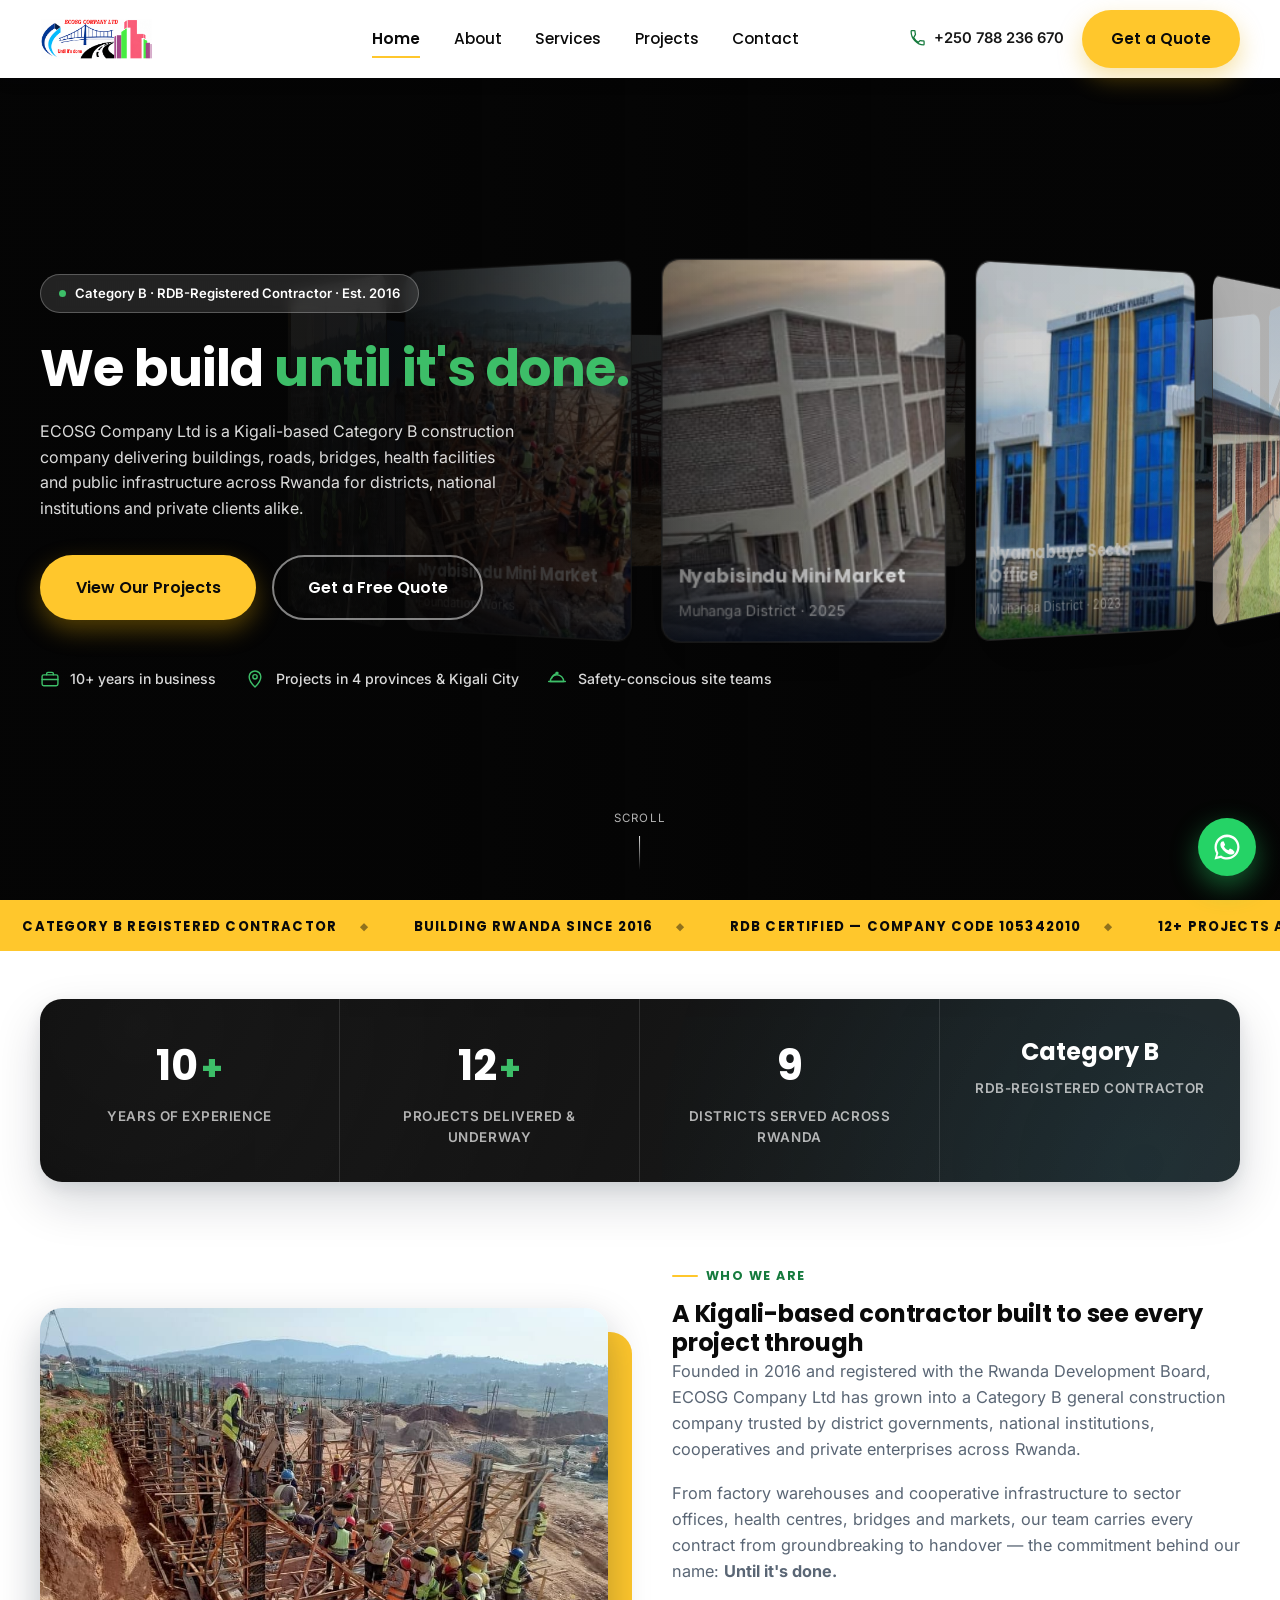
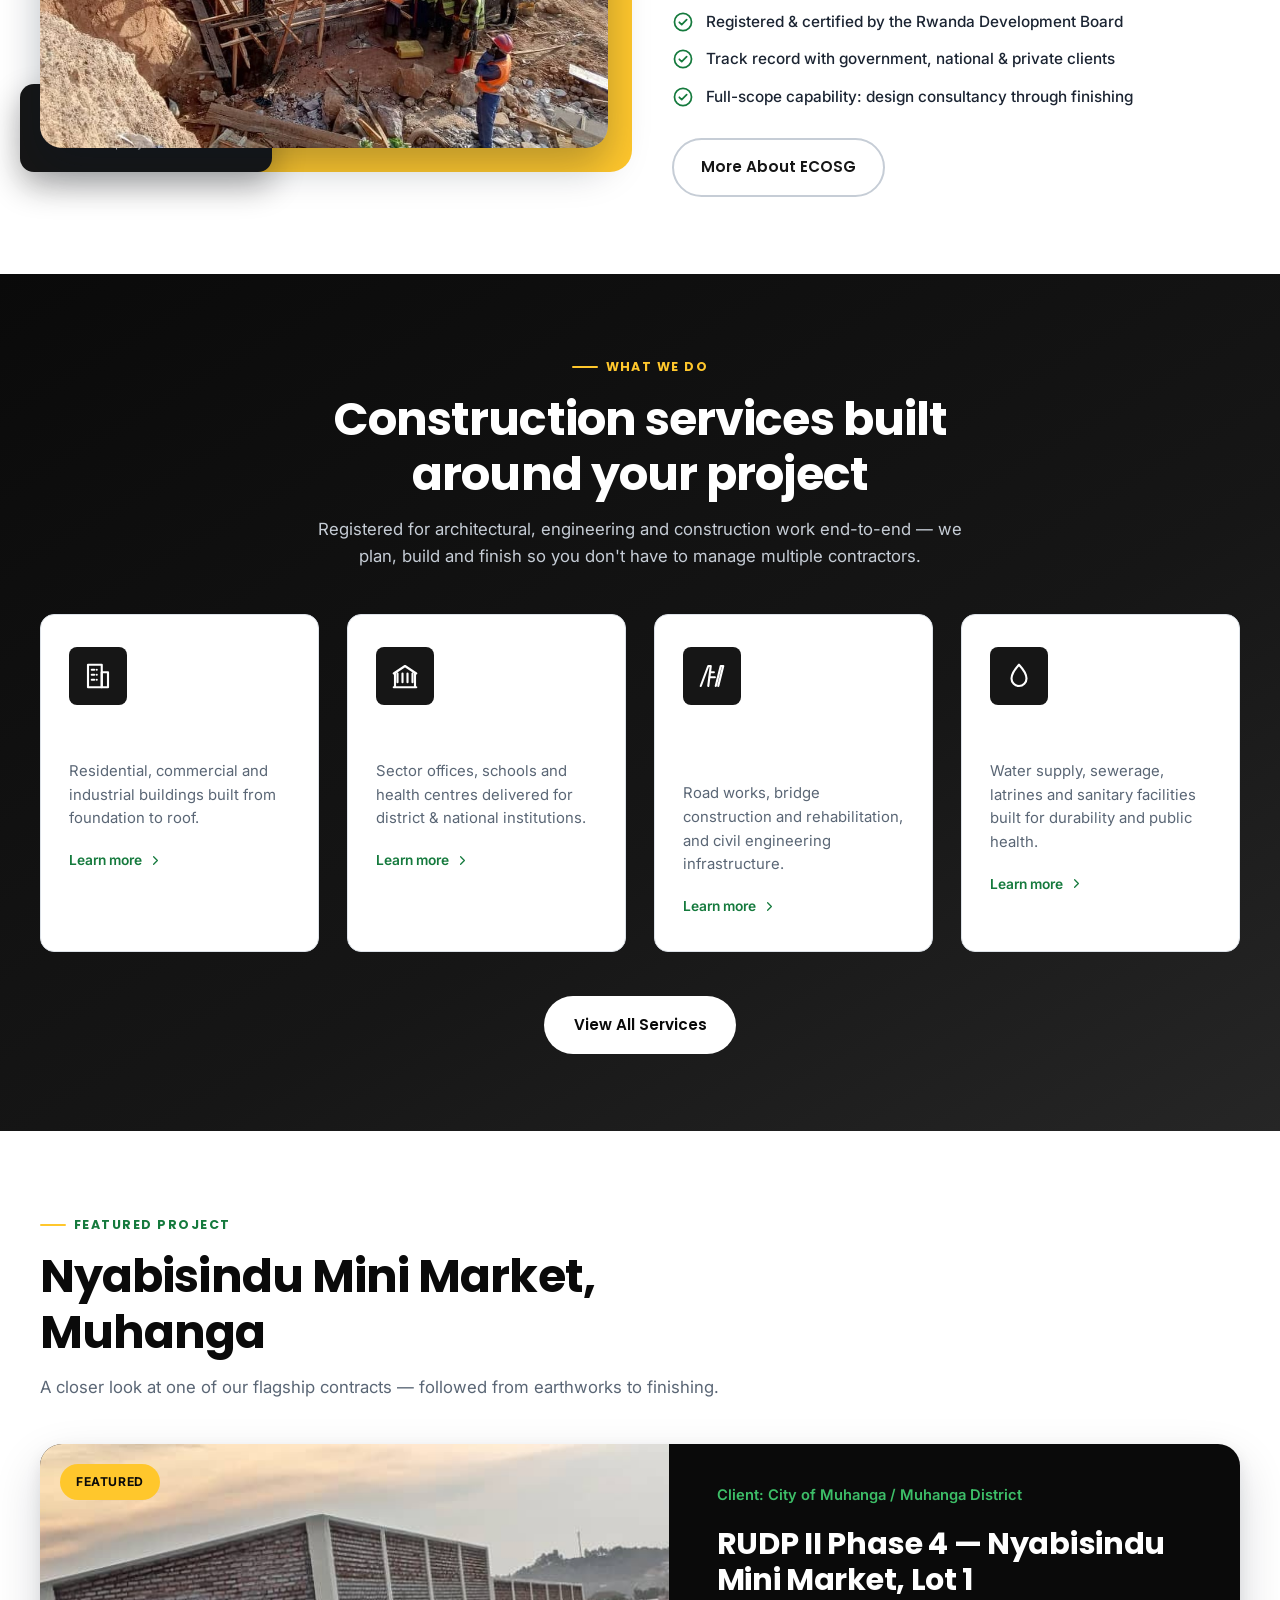
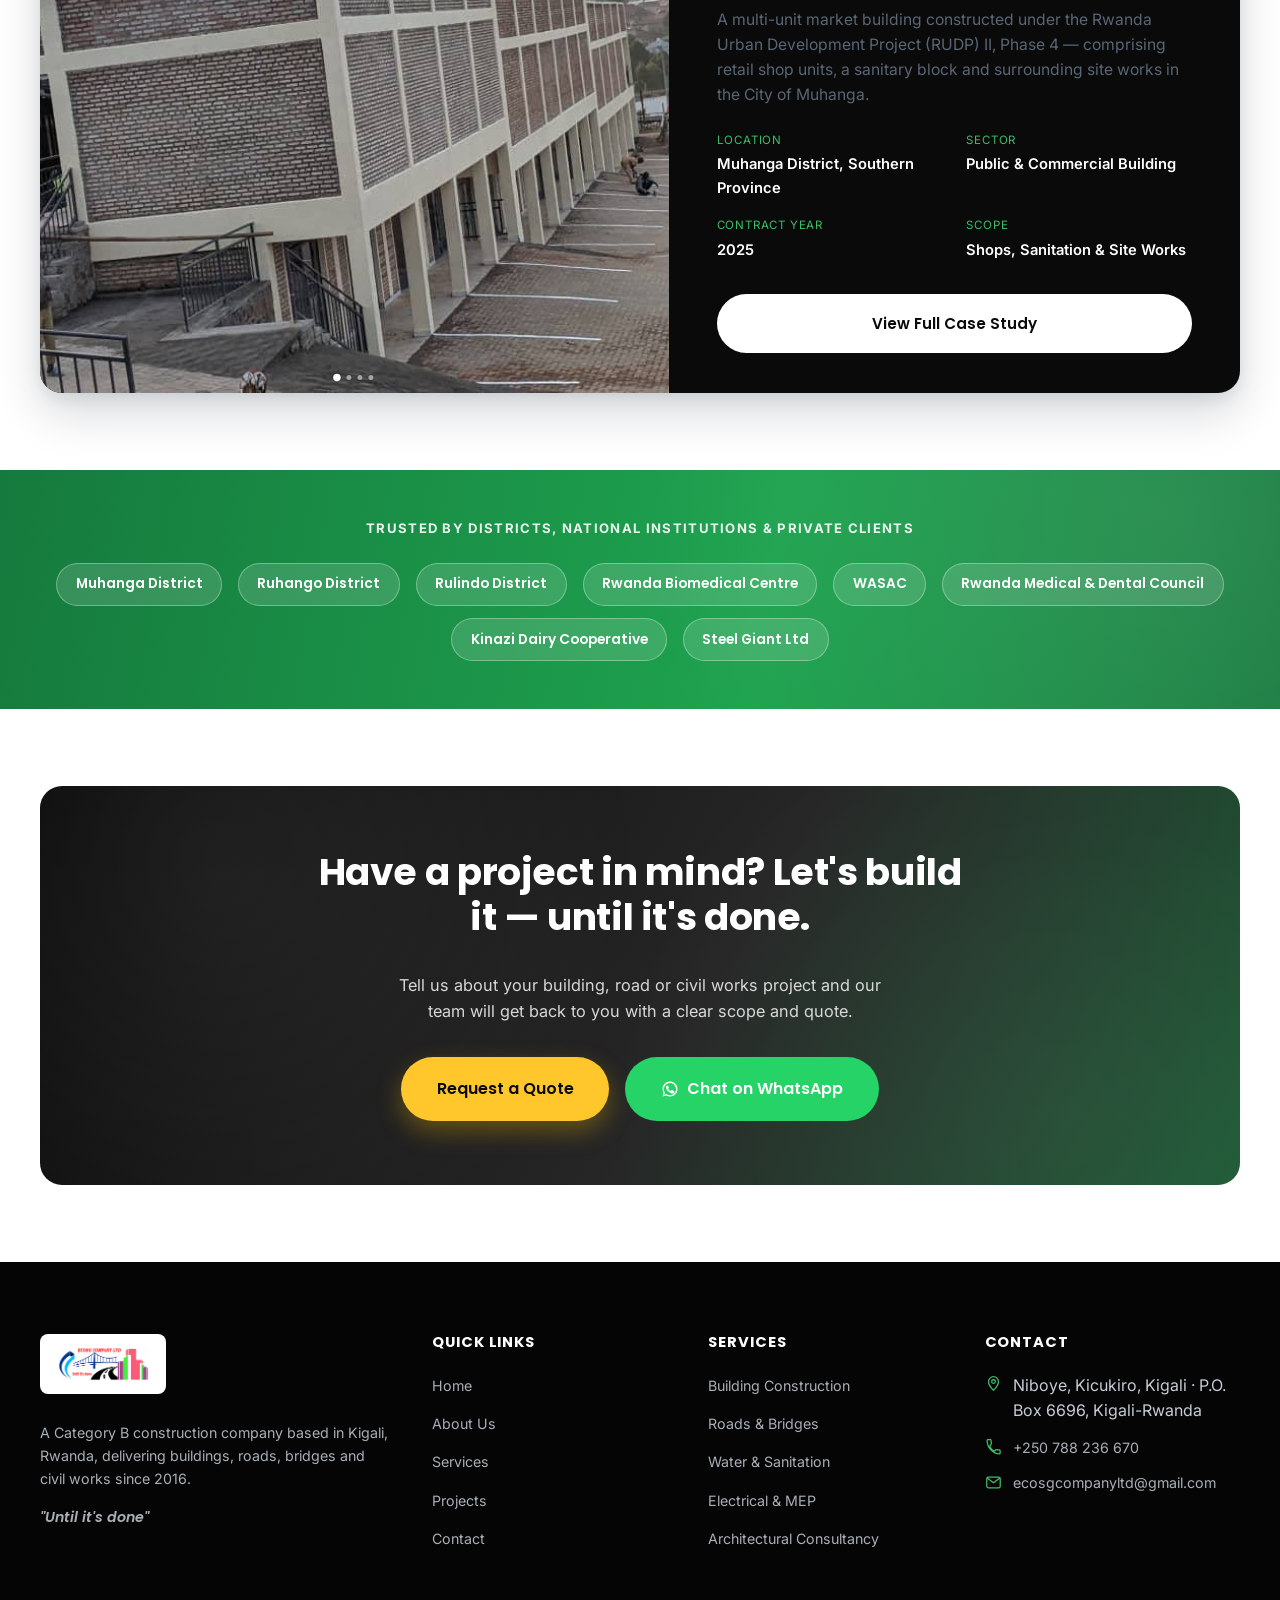
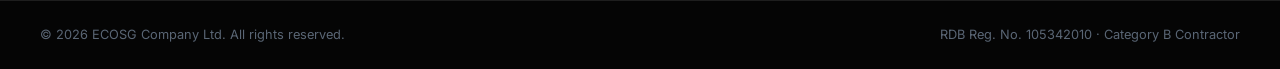
==== commit 2e725d88: "Add three more projects to the home page ring Nyamabuye Sector Office, Commercial Building G+3 Kicuk" ====
--- a/index.html
+++ b/index.html
@@ -24,7 +24,7 @@
 <link rel="preconnect" href="https://fonts.googleapis.com">
 <link rel="preconnect" href="https://fonts.gstatic.com" crossorigin>
 <link href="https://fonts.googleapis.com/css2?family=Inter:wght@400;500;600;700&family=Poppins:wght@600;700&display=swap" rel="stylesheet">
-<link rel="stylesheet" href="css/style.css?v=20260919">
+<link rel="stylesheet" href="css/style.css?v=20261112">
 
 <script type="application/ld+json">
 {
@@ -98,39 +98,51 @@
         <img width="480" height="270" src="assets/img/nyabisindu-07-exterior-complete-480.jpg" srcset="assets/img/nyabisindu-07-exterior-complete-480.jpg 480w, assets/img/nyabisindu-07-exterior-complete-720.jpg 720w" sizes="(min-width: 1024px) 350px, (min-width: 640px) 260px, 190px" alt="" loading="eager">
         <div class="circular-gallery-cap"><h3>Nyabisindu Mini Market</h3><span>Muhanga District &middot; 2025</span></div>
       </div>
-      <div class="circular-gallery-item" style="transform: rotateY(36deg) translateZ(var(--gallery-radius))">
-        <img width="480" height="360" src="assets/img/kigoma-05-classroom-block-finished-480.jpg" srcset="assets/img/kigoma-05-classroom-block-finished-480.jpg 480w, assets/img/kigoma-05-classroom-block-finished-720.jpg 720w, assets/img/kigoma-05-classroom-block-finished-1000.jpg 1000w" sizes="(min-width: 1024px) 350px, (min-width: 640px) 260px, 190px" alt="" loading="eager">
+      <div class="circular-gallery-item" style="transform: rotateY(27.6923deg) translateZ(var(--gallery-radius))">
+        <img width="480" height="337" src="assets/img/nyamabuye-02-office-facade-480.jpg" srcset="assets/img/nyamabuye-02-office-facade-480.jpg 480w, assets/img/nyamabuye-02-office-facade.jpg 678w" sizes="(min-width: 1024px) 350px, (min-width: 640px) 260px, 190px" alt="" loading="eager">
+        <div class="circular-gallery-cap"><h3>Nyamabuye Sector Office</h3><span>Muhanga District &middot; 2023</span></div>
+      </div>
+      <div class="circular-gallery-item" style="transform: rotateY(55.3846deg) translateZ(var(--gallery-radius))">
+        <img width="480" height="360" src="assets/img/kigoma-05-classroom-block-finished-480.jpg" srcset="assets/img/kigoma-05-classroom-block-finished-480.jpg 480w, assets/img/kigoma-05-classroom-block-finished-720.jpg 720w, assets/img/kigoma-05-classroom-block-finished-1000.jpg 1000w" sizes="(min-width: 1024px) 350px, (min-width: 640px) 260px, 190px" alt="" loading="lazy">
         <div class="circular-gallery-cap"><h3>Kigoma Secondary School</h3><span>Classroom Block &middot; Ruhango</span></div>
       </div>
-      <div class="circular-gallery-item" style="transform: rotateY(72deg) translateZ(var(--gallery-radius))">
+      <div class="circular-gallery-item" style="transform: rotateY(83.0769deg) translateZ(var(--gallery-radius))">
         <img width="480" height="360" src="assets/img/kigoma-07-dormitory-drying-yard-480.jpg" srcset="assets/img/kigoma-07-dormitory-drying-yard-480.jpg 480w, assets/img/kigoma-07-dormitory-drying-yard-720.jpg 720w, assets/img/kigoma-07-dormitory-drying-yard-1000.jpg 1000w" sizes="(min-width: 1024px) 350px, (min-width: 640px) 260px, 190px" alt="" loading="lazy">
         <div class="circular-gallery-cap"><h3>Kigoma Secondary School</h3><span>Dormitory Block &middot; Ruhango</span></div>
       </div>
-      <div class="circular-gallery-item" style="transform: rotateY(108deg) translateZ(var(--gallery-radius))">
+      <div class="circular-gallery-item" style="transform: rotateY(110.7692deg) translateZ(var(--gallery-radius))">
         <img width="480" height="270" src="assets/img/nyabisindu-06-exterior-dusk-480.jpg" srcset="assets/img/nyabisindu-06-exterior-dusk-480.jpg 480w, assets/img/nyabisindu-06-exterior-dusk-720.jpg 720w" sizes="(min-width: 1024px) 350px, (min-width: 640px) 260px, 190px" alt="" loading="lazy">
         <div class="circular-gallery-cap"><h3>Nyabisindu Mini Market</h3><span>Exterior at Dusk</span></div>
       </div>
-      <div class="circular-gallery-item" style="transform: rotateY(144deg) translateZ(var(--gallery-radius))">
+      <div class="circular-gallery-item" style="transform: rotateY(138.4615deg) translateZ(var(--gallery-radius))">
+        <img width="480" height="319" src="assets/img/kicukiro-03-design-rooftop-terrace-480.jpg" srcset="assets/img/kicukiro-03-design-rooftop-terrace-480.jpg 480w, assets/img/kicukiro-03-design-rooftop-terrace-720.jpg 720w, assets/img/kicukiro-03-design-rooftop-terrace-1000.jpg 1000w" sizes="(min-width: 1024px) 350px, (min-width: 640px) 260px, 190px" alt="" loading="lazy">
+        <div class="circular-gallery-cap"><h3>Commercial Building G+3</h3><span>Kicukiro &middot; Design Visual</span></div>
+      </div>
+      <div class="circular-gallery-item" style="transform: rotateY(166.1538deg) translateZ(var(--gallery-radius))">
         <img width="480" height="360" src="assets/img/kigoma-06-dormitory-interior-480.jpg" srcset="assets/img/kigoma-06-dormitory-interior-480.jpg 480w, assets/img/kigoma-06-dormitory-interior-720.jpg 720w, assets/img/kigoma-06-dormitory-interior-1000.jpg 1000w" sizes="(min-width: 1024px) 350px, (min-width: 640px) 260px, 190px" alt="" loading="lazy">
         <div class="circular-gallery-cap"><h3>Kigoma Secondary School</h3><span>Dormitory Interior</span></div>
       </div>
-      <div class="circular-gallery-item" style="transform: rotateY(180deg) translateZ(var(--gallery-radius))">
+      <div class="circular-gallery-item" style="transform: rotateY(193.8462deg) translateZ(var(--gallery-radius))">
         <img width="480" height="360" src="assets/img/nyabisindu-03-steel-frame-480.jpg" srcset="assets/img/nyabisindu-03-steel-frame-480.jpg 480w, assets/img/nyabisindu-03-steel-frame-720.jpg 720w, assets/img/nyabisindu-03-steel-frame-1000.jpg 1000w" sizes="(min-width: 1024px) 350px, (min-width: 640px) 260px, 190px" alt="" loading="lazy">
         <div class="circular-gallery-cap"><h3>Nyabisindu Mini Market</h3><span>Steel Roof Frame</span></div>
       </div>
-      <div class="circular-gallery-item" style="transform: rotateY(216deg) translateZ(var(--gallery-radius))">
+      <div class="circular-gallery-item" style="transform: rotateY(221.5385deg) translateZ(var(--gallery-radius))">
         <img width="480" height="270" src="assets/img/kigoma-02-roof-truss-installation-480.jpg" srcset="assets/img/kigoma-02-roof-truss-installation-480.jpg 480w, assets/img/kigoma-02-roof-truss-installation-720.jpg 720w, assets/img/kigoma-02-roof-truss-installation-1000.jpg 1000w" sizes="(min-width: 1024px) 350px, (min-width: 640px) 260px, 190px" alt="" loading="lazy">
         <div class="circular-gallery-cap"><h3>Kigoma Secondary School</h3><span>Roof Truss Installation</span></div>
       </div>
-      <div class="circular-gallery-item" style="transform: rotateY(252deg) translateZ(var(--gallery-radius))">
+      <div class="circular-gallery-item" style="transform: rotateY(249.2308deg) translateZ(var(--gallery-radius))">
+        <img width="480" height="265" src="assets/img/gasabo-02-design-street-view-480.jpg" srcset="assets/img/gasabo-02-design-street-view-480.jpg 480w, assets/img/gasabo-02-design-street-view-720.jpg 720w, assets/img/gasabo-02-design-street-view-1000.jpg 1000w" sizes="(min-width: 1024px) 350px, (min-width: 640px) 260px, 190px" alt="" loading="lazy">
+        <div class="circular-gallery-cap"><h3>Public Commercial Building</h3><span>Gasabo &middot; Design Visual</span></div>
+      </div>
+      <div class="circular-gallery-item" style="transform: rotateY(276.9231deg) translateZ(var(--gallery-radius))">
         <img width="480" height="360" src="assets/img/nyabisindu-08-sanitary-finishing-480.jpg" srcset="assets/img/nyabisindu-08-sanitary-finishing-480.jpg 480w, assets/img/nyabisindu-08-sanitary-finishing-720.jpg 720w, assets/img/nyabisindu-08-sanitary-finishing-1000.jpg 1000w" sizes="(min-width: 1024px) 350px, (min-width: 640px) 260px, 190px" alt="" loading="lazy">
         <div class="circular-gallery-cap"><h3>Nyabisindu Mini Market</h3><span>Sanitary Block Finishing</span></div>
       </div>
-      <div class="circular-gallery-item" style="transform: rotateY(288deg) translateZ(var(--gallery-radius))">
+      <div class="circular-gallery-item" style="transform: rotateY(304.6154deg) translateZ(var(--gallery-radius))">
         <img width="480" height="360" src="assets/img/kigoma-01-ring-beam-team-480.jpg" srcset="assets/img/kigoma-01-ring-beam-team-480.jpg 480w, assets/img/kigoma-01-ring-beam-team-720.jpg 720w, assets/img/kigoma-01-ring-beam-team-1000.jpg 1000w" sizes="(min-width: 1024px) 350px, (min-width: 640px) 260px, 190px" alt="" loading="lazy">
         <div class="circular-gallery-cap"><h3>Kigoma Secondary School</h3><span>Structural Works</span></div>
       </div>
-      <div class="circular-gallery-item" style="transform: rotateY(324deg) translateZ(var(--gallery-radius))">
+      <div class="circular-gallery-item" style="transform: rotateY(332.3077deg) translateZ(var(--gallery-radius))">
         <img width="480" height="360" src="assets/img/nyabisindu-02-foundation-works-480.jpg" srcset="assets/img/nyabisindu-02-foundation-works-480.jpg 480w, assets/img/nyabisindu-02-foundation-works-720.jpg 720w, assets/img/nyabisindu-02-foundation-works-1000.jpg 1000w" sizes="(min-width: 1024px) 350px, (min-width: 640px) 260px, 190px" alt="" loading="lazy">
         <div class="circular-gallery-cap"><h3>Nyabisindu Mini Market</h3><span>Foundation Works</span></div>
       </div>
--- a/css/style.css
+++ b/css/style.css
@@ -556,11 +556,14 @@
 .circular-gallery--hero {
   /* Phone values. Below 1024px this is an in-flow band between the copy and
      the buttons, not a backdrop. The band is sized to just clear the front
-     card once perspective scales it up (200px x 1400/(1400-280) = 250px), so
-     there's no dead space padding the cards away from the paragraph above. */
-  --gallery-radius: 280px; --gallery-card-w: 150px; --gallery-card-h: 200px;
+     card once perspective scales it up (200px x 1400/(1400-320) = 260px), so
+     there's no dead space padding the cards away from the paragraph above.
+     The radius is set by the card count, not by taste: 13 cards sit 360/13 =
+     27.7deg apart, and at r=280 the front card overlapped its neighbour. Add
+     cards here and this has to grow again (and the height with it). */
+  --gallery-radius: 320px; --gallery-card-w: 150px; --gallery-card-h: 200px;
   position: relative; z-index: 0;
-  width: 100%; height: 262px; margin-top: 0;
+  width: 100%; height: 266px; margin-top: 0;
   perspective: 1400px;
   /* Never intercept clicks meant for the hero copy/buttons. */
   pointer-events: none; cursor: default;
